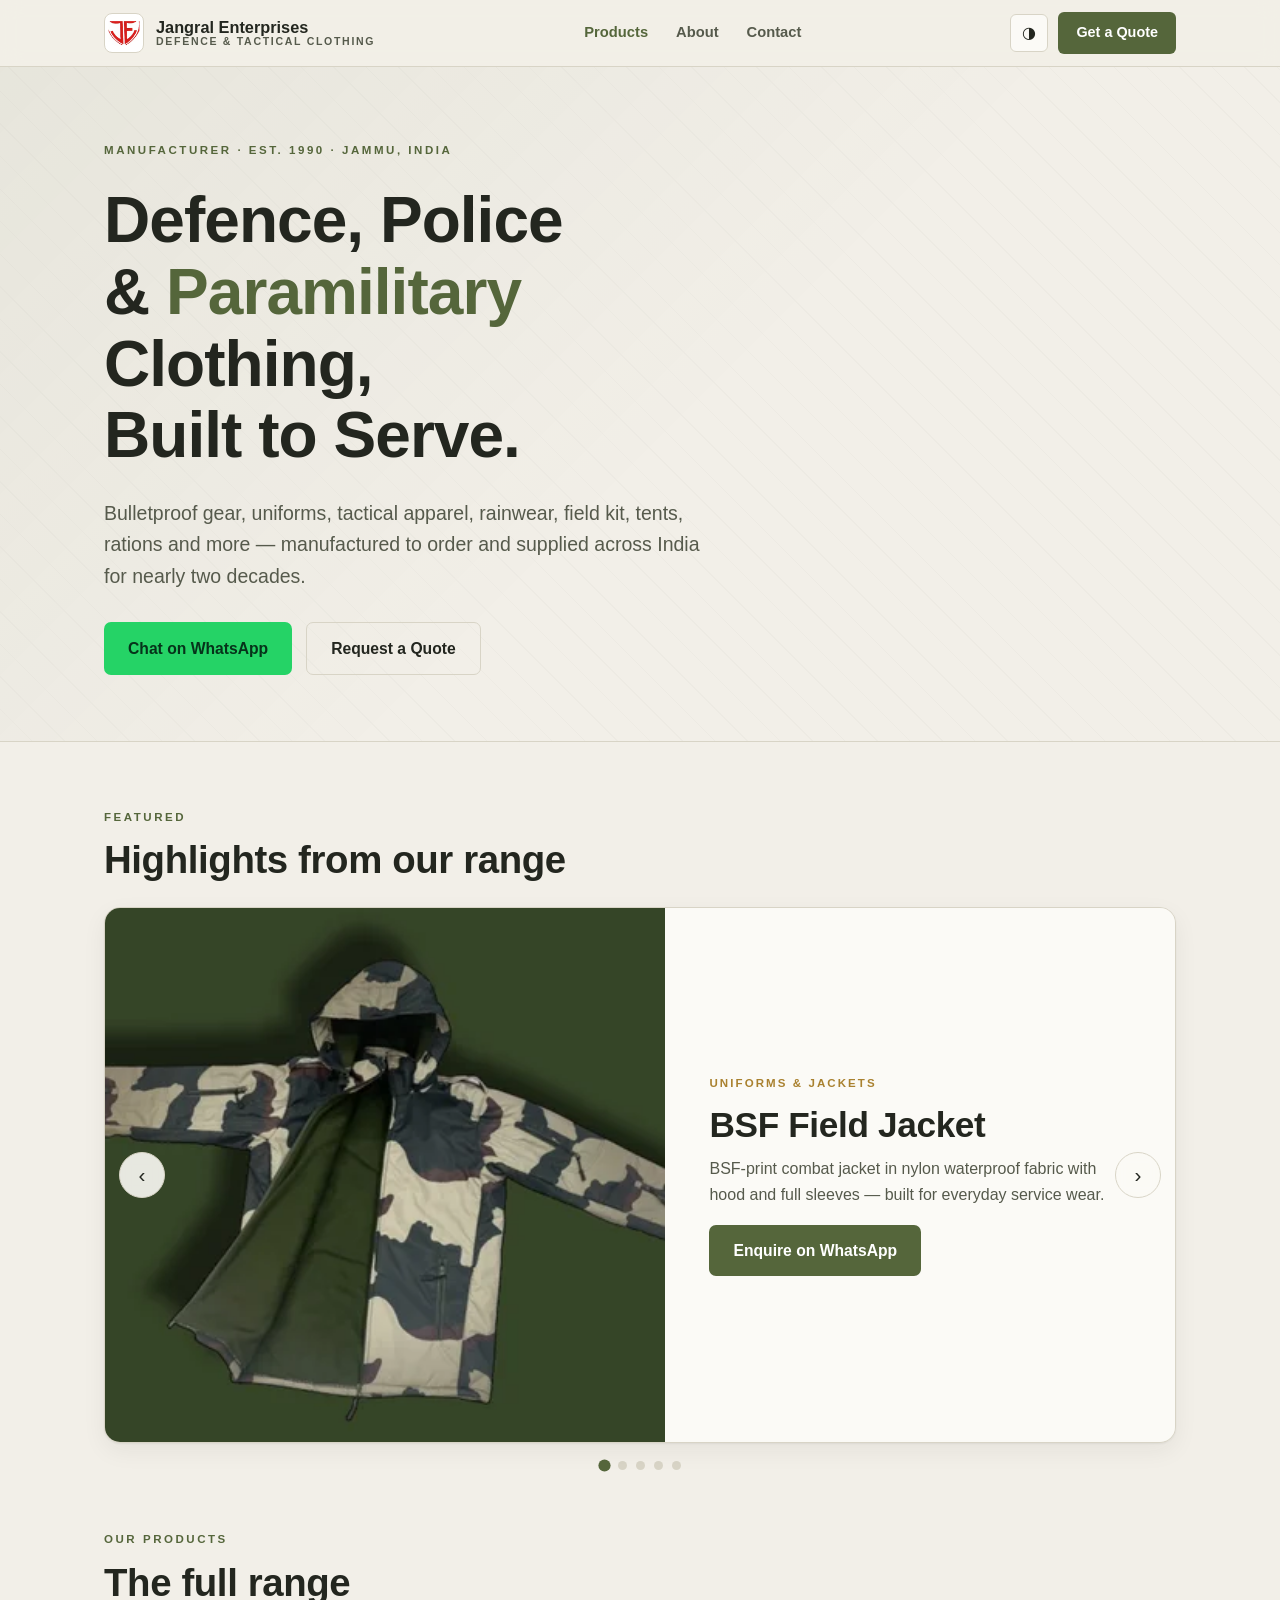
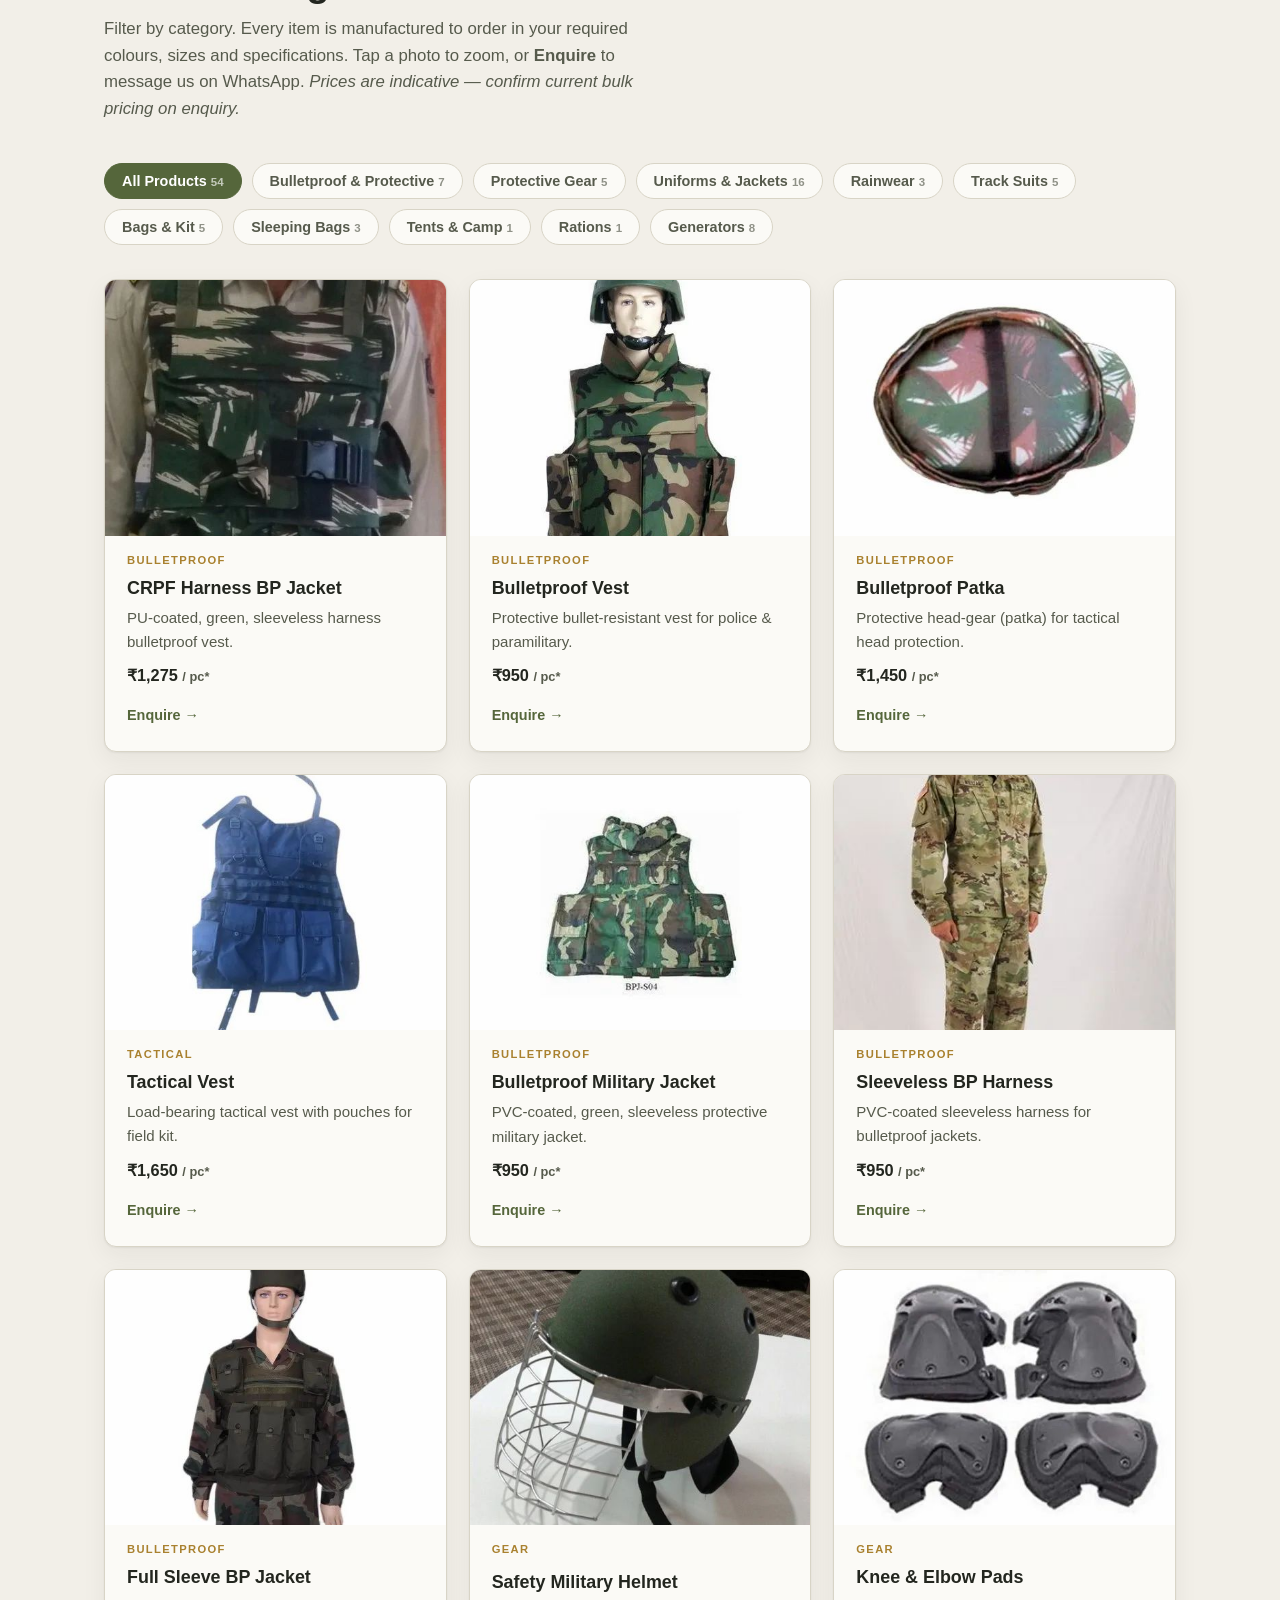
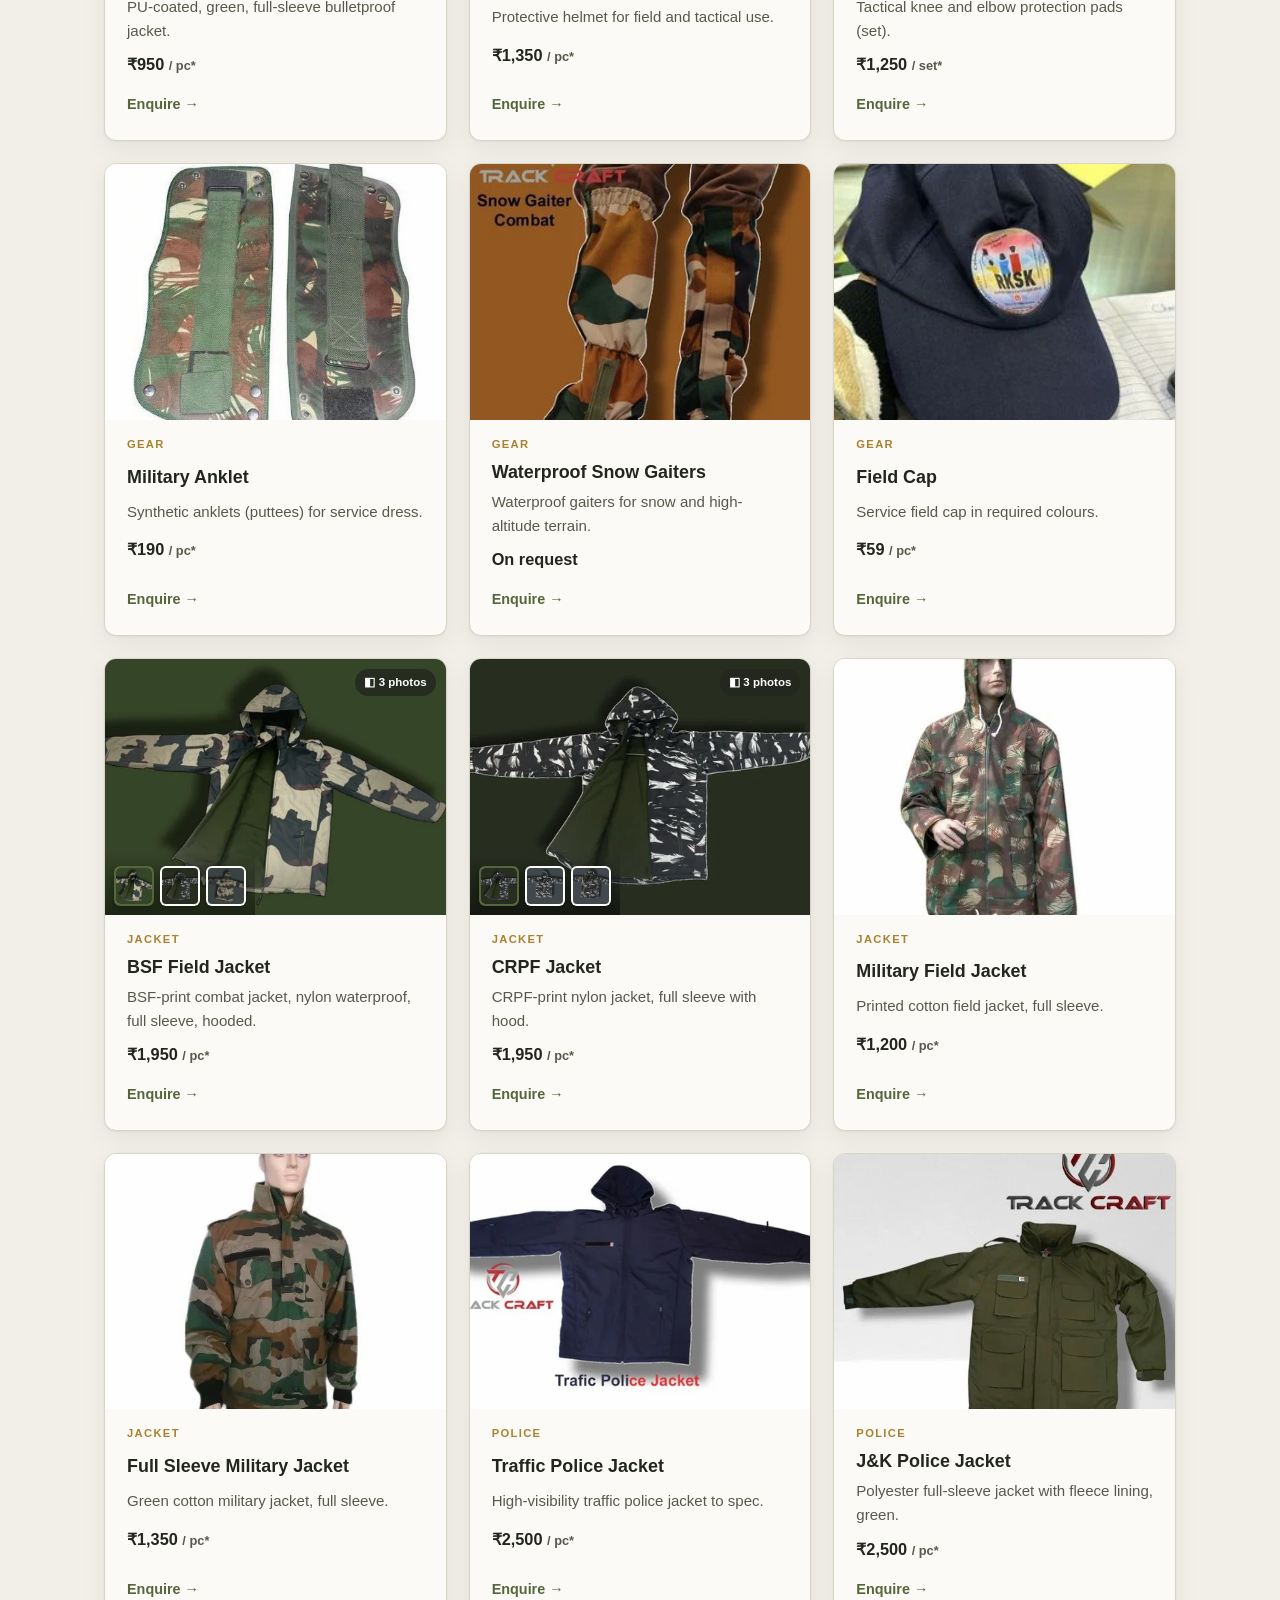
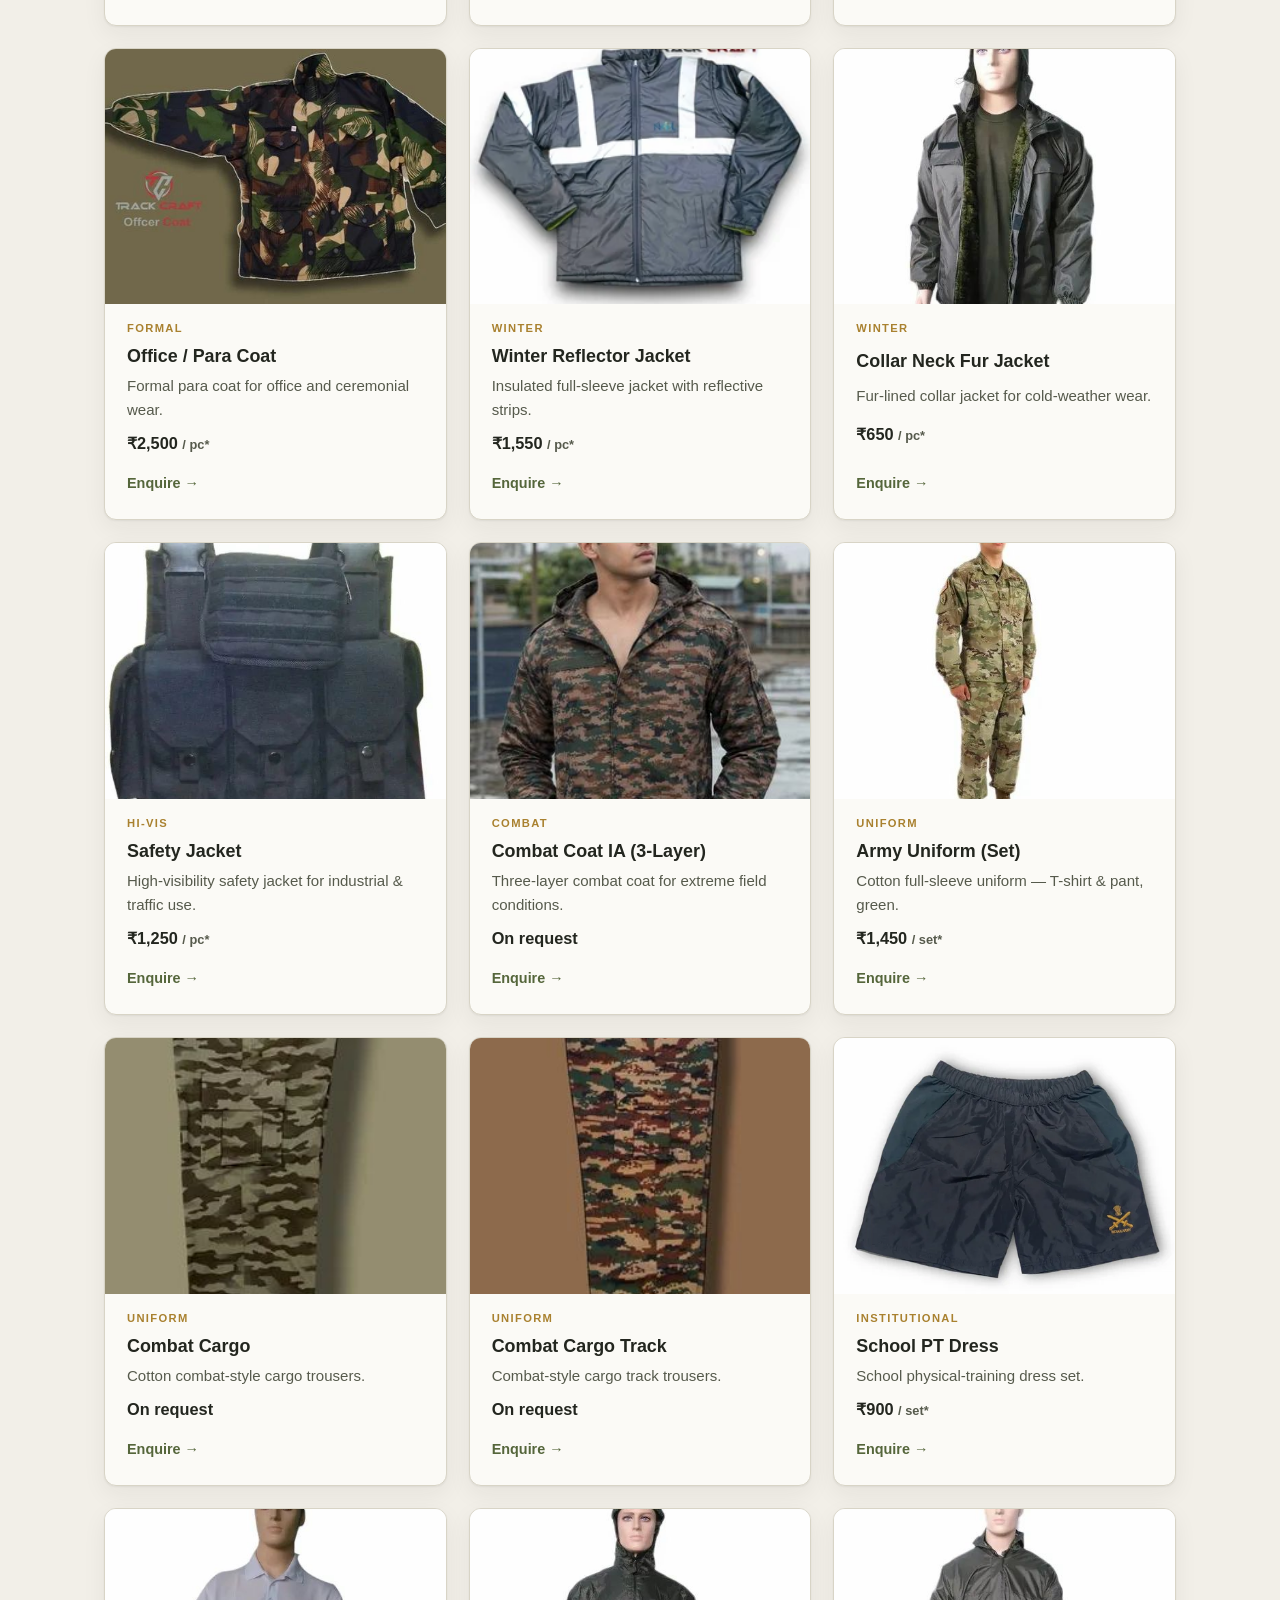
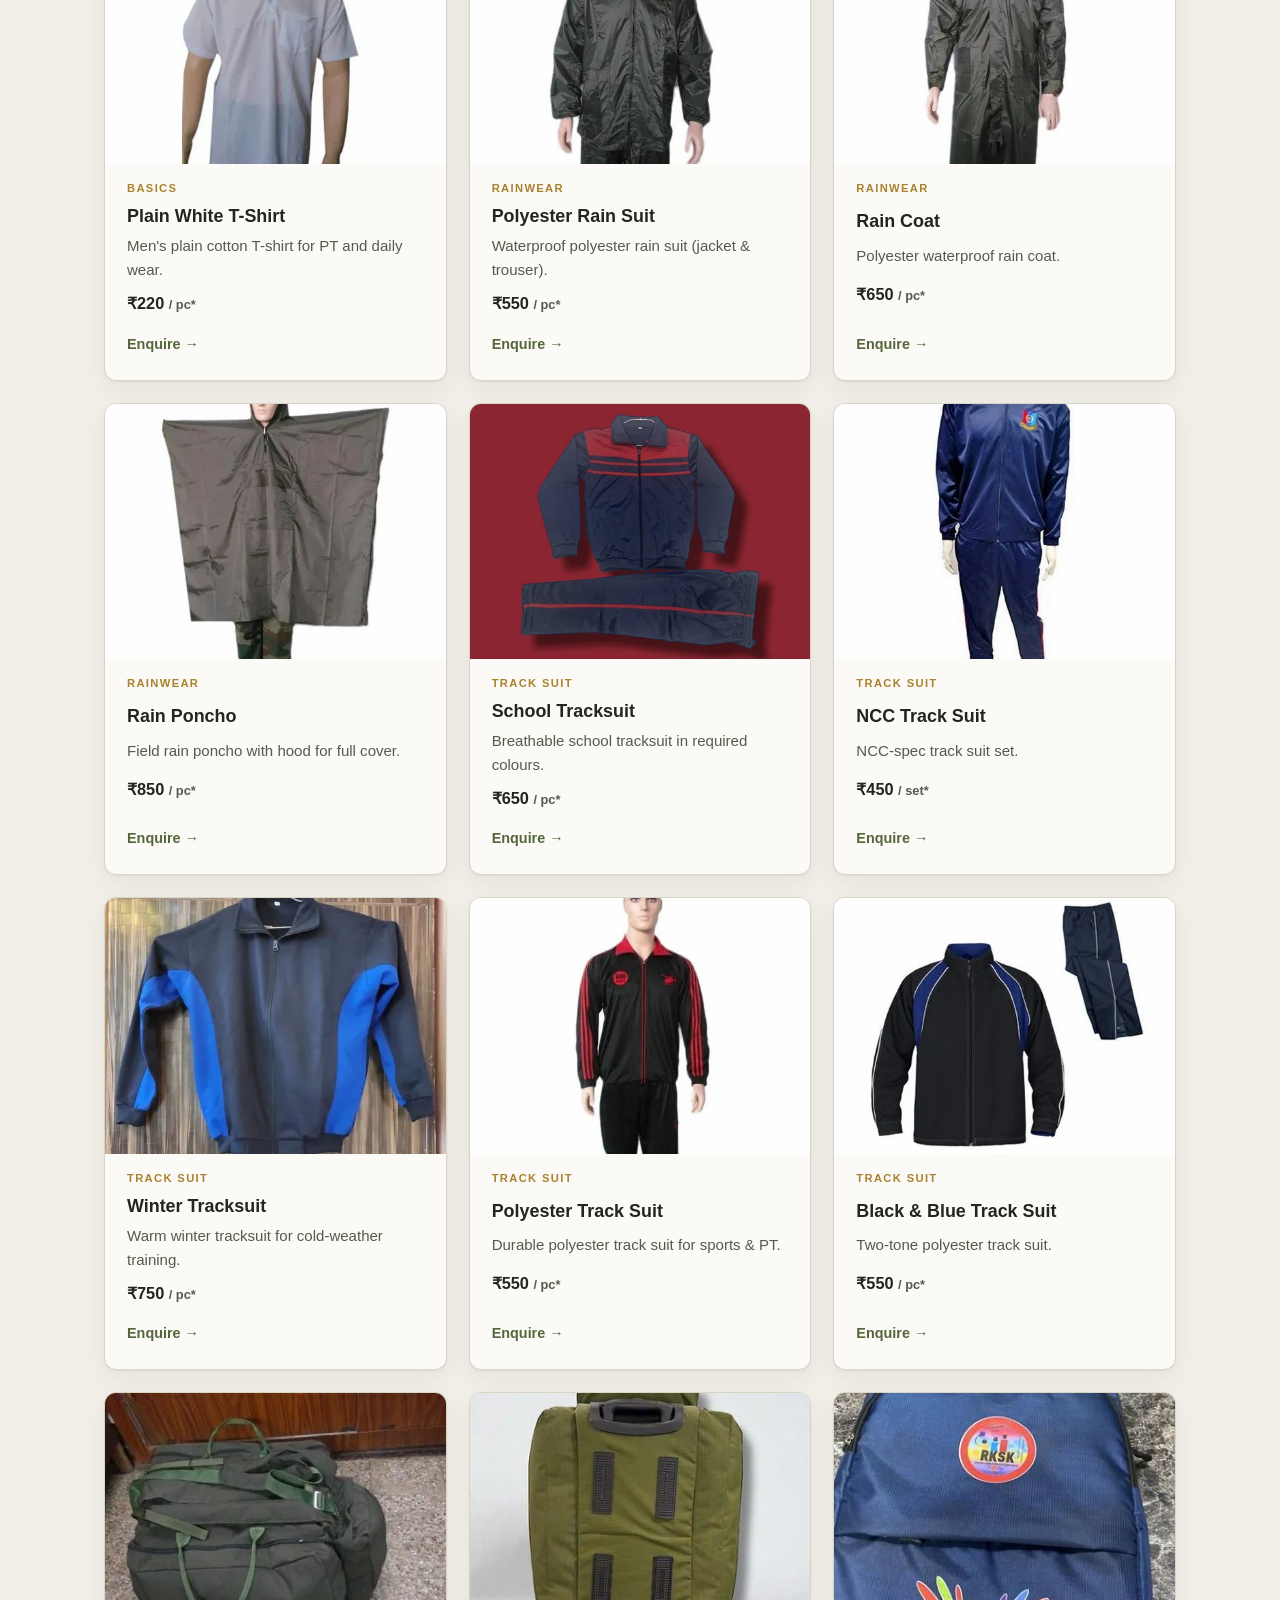
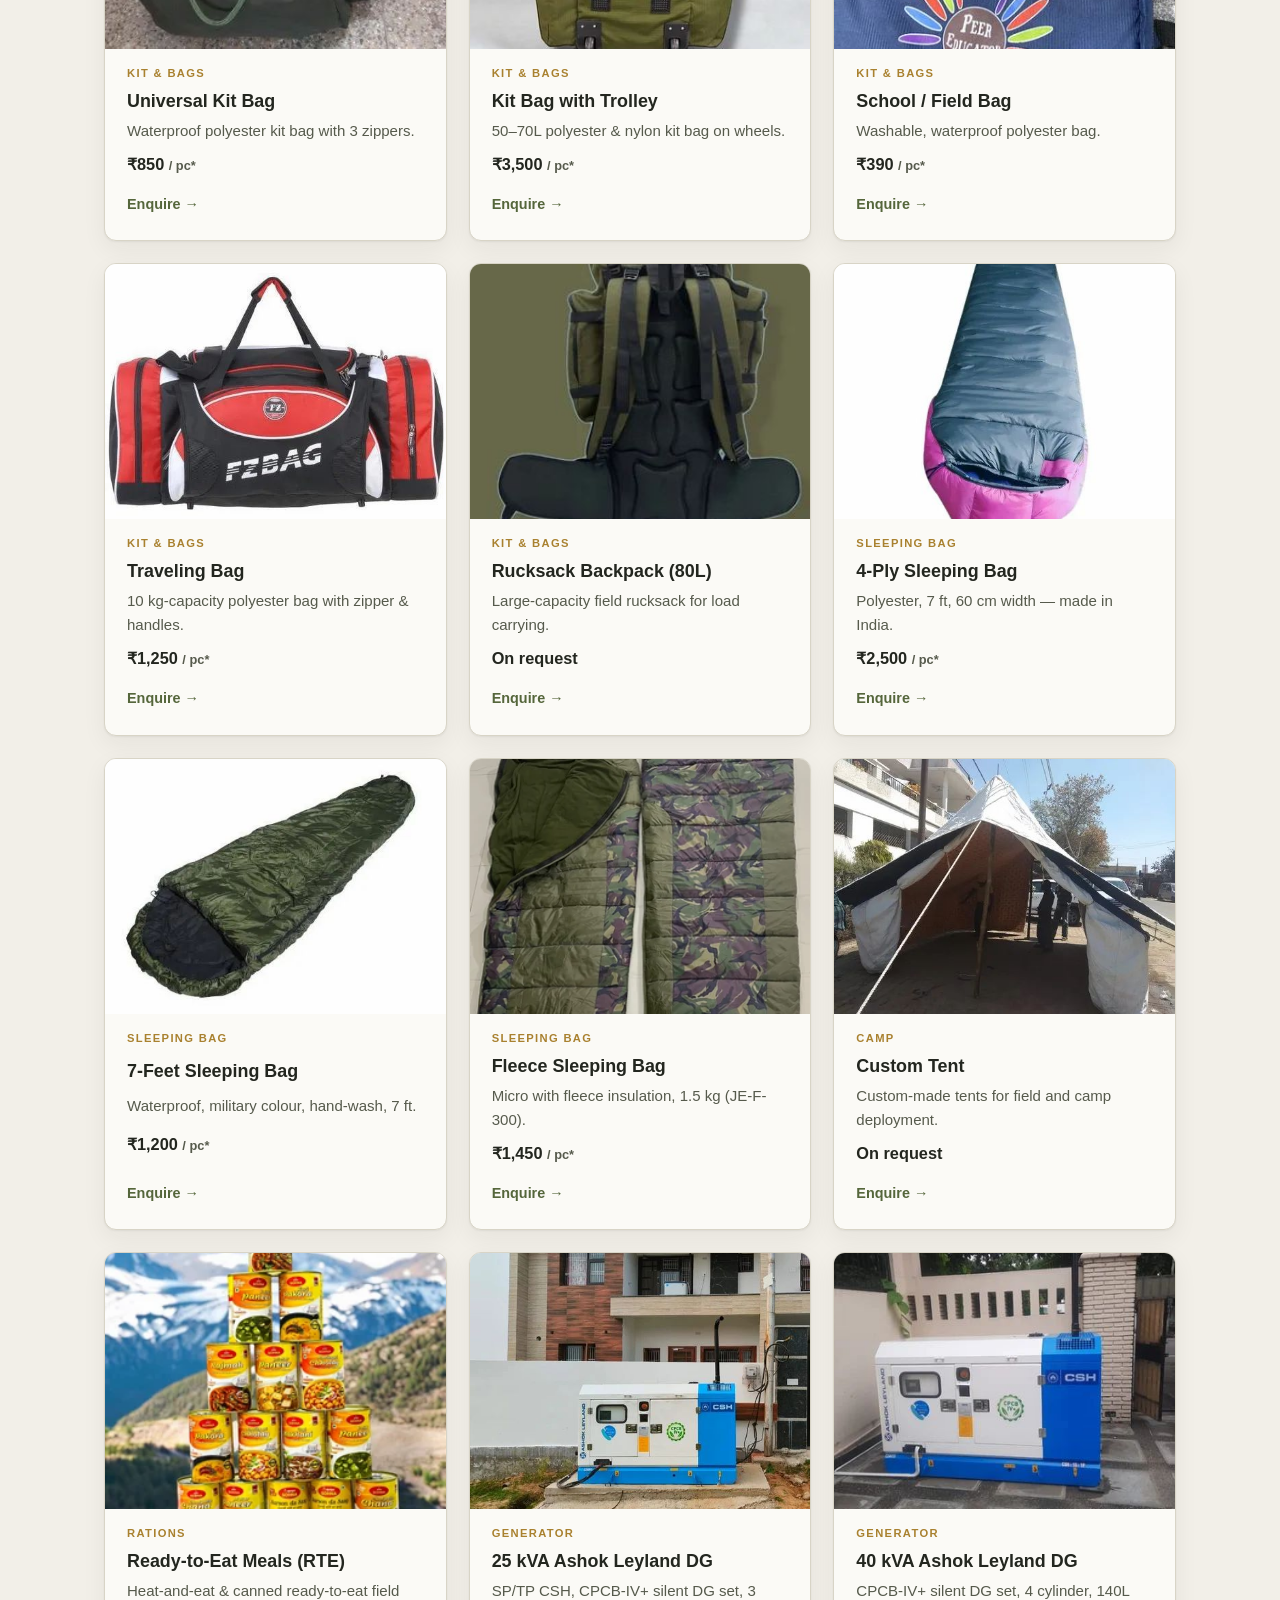
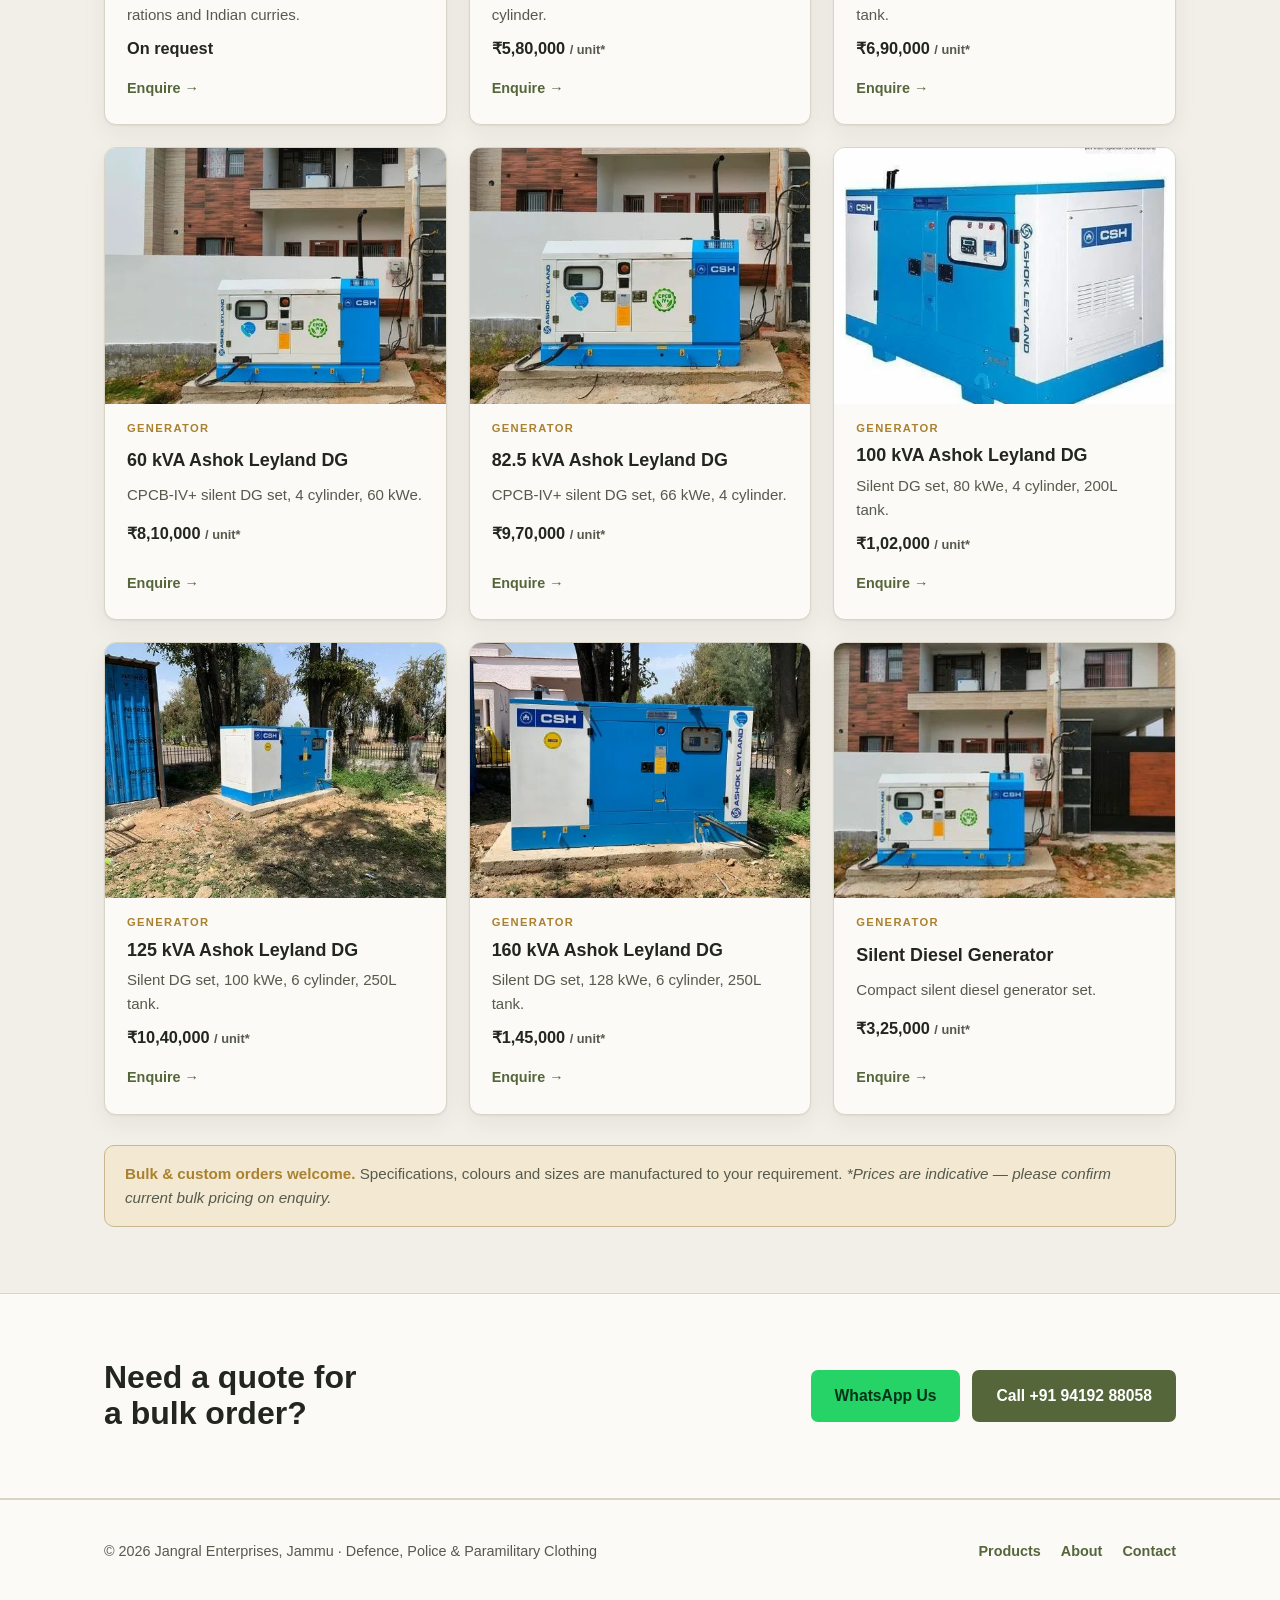
==== index.html @ c4551d59 "Set founding year to 1990 (per official IndiaMART profile) Co-Authored-By: Claude Opus 4.8 (1M conte" ====
<!DOCTYPE html>
<html lang="en">
<head>
<meta charset="UTF-8" />
<meta name="viewport" content="width=device-width, initial-scale=1.0" />
<title>Jangral Enterprises — Defence, Police & Paramilitary Clothing Manufacturer</title>
<meta name="description" content="Jangral Enterprises, Jammu — manufacturer of defence, police, paramilitary & ordnance clothing since 1990. Bulletproof gear, uniforms, tactical apparel, rainwear, kit bags, sleeping bags, tents, rations & generators." />
<link rel="stylesheet" href="style.css" />
</head>
<body>

<header class="nav">
  <div class="wrap nav-inner">
    <a href="index.html" class="brand">
      <span class="mark"><img src="images/logo-mark.png" alt="Jangral Enterprises logo" /></span>
      <span class="name">Jangral Enterprises<span>Defence &amp; Tactical Clothing</span></span>
    </a>
    <nav class="nav-links">
      <a href="index.html" class="active">Products</a>
      <a href="about.html">About</a>
      <a href="contact.html">Contact</a>
    </nav>
    <div class="nav-right">
      <button class="theme-btn" id="themeBtn" aria-label="Toggle light/dark theme" title="Toggle theme">◑</button>
      <a href="contact.html" class="nav-cta">Get a Quote</a>
    </div>
  </div>
</header>

<main>

  <!-- HERO -->
  <section class="hero" style="padding:0;">
    <div class="hero-inner">
      <span class="eyebrow">Manufacturer · Est. 1990 · Jammu, India</span>
      <h1>Defence, Police &amp; <em>Paramilitary</em> Clothing, Built to Serve.</h1>
      <p class="lede">Bulletproof gear, uniforms, tactical apparel, rainwear, field kit, tents, rations and more — manufactured to order and supplied across India for nearly two decades.</p>
      <div class="hero-cta">
        <a class="btn btn-wa" href="https://wa.me/919419288058?text=Hello%20Jangral%20Enterprises%2C%20I%27d%20like%20to%20enquire%20about%20your%20products." target="_blank" rel="noopener">Chat on WhatsApp</a>
        <a class="btn btn-ghost" href="contact.html">Request a Quote</a>
      </div>
    </div>
  </section>

  <!-- FEATURED CAROUSEL -->
  <section style="padding-bottom:40px;">
    <div class="wrap">
      <div class="sec-head" style="margin-bottom:26px;">
        <span class="eyebrow">Featured</span>
        <h2>Highlights from our range</h2>
      </div>
      <div class="carousel" aria-roledescription="carousel">
        <div class="carousel-frame" id="carFrame">
          <div class="slide active">
            <div class="s-photo"><img src="images/jacket-bsf.png" alt="BSF camouflage field jacket" /></div>
            <div class="s-text">
              <span class="s-cat">Uniforms &amp; Jackets</span>
              <h3>BSF Field Jacket</h3>
              <p>BSF-print combat jacket in nylon waterproof fabric with hood and full sleeves — built for everyday service wear.</p>
              <a class="btn btn-primary" href="https://wa.me/919419288058?text=I%27d%20like%20a%20quote%20for%3A%20BSF%20Field%20Jacket" target="_blank" rel="noopener">Enquire on WhatsApp</a>
            </div>
          </div>
          <div class="slide">
            <div class="s-photo"><img src="images/crpf-harness-bp-jacket.jpg" alt="CRPF harness bulletproof jacket" /></div>
            <div class="s-text">
              <span class="s-cat">Bulletproof &amp; Protective</span>
              <h3>CRPF Harness BP Jacket</h3>
              <p>PU-coated protective harness jacket with reinforced construction — our core defence product line.</p>
              <a class="btn btn-primary" href="https://wa.me/919419288058?text=I%27d%20like%20a%20quote%20for%3A%20CRPF%20Harness%20BP%20Jacket" target="_blank" rel="noopener">Enquire on WhatsApp</a>
            </div>
          </div>
          <div class="slide">
            <div class="s-photo"><img src="images/helmet.jpg" alt="Safety military helmet" /></div>
            <div class="s-text">
              <span class="s-cat">Protective Gear</span>
              <h3>Safety Military Helmet</h3>
              <p>Protective military helmet for field and tactical use — part of our full protective-gear range.</p>
              <a class="btn btn-primary" href="https://wa.me/919419288058?text=I%27d%20like%20a%20quote%20for%3A%20Safety%20Military%20Helmet" target="_blank" rel="noopener">Enquire on WhatsApp</a>
            </div>
          </div>
          <div class="slide">
            <div class="s-photo"><img src="images/jacket-winter-reflector.png" alt="Winter reflector jacket" /></div>
            <div class="s-text">
              <span class="s-cat">Winter Wear</span>
              <h3>Winter Reflector Jacket</h3>
              <p>Insulated, full-sleeve winter jacket with reflective strips for cold-weather and industrial field use.</p>
              <a class="btn btn-primary" href="https://wa.me/919419288058?text=I%27d%20like%20a%20quote%20for%3A%20Winter%20Reflector%20Jacket" target="_blank" rel="noopener">Enquire on WhatsApp</a>
            </div>
          </div>
          <div class="slide">
            <div class="s-photo"><img src="images/sleeping-bag-4ply.jpg" alt="4 ply sleeping bag" /></div>
            <div class="s-text">
              <span class="s-cat">Sleeping Bags</span>
              <h3>4-Ply Sleeping Bag</h3>
              <p>Heavy-duty 7-foot sleeping bag for field and cold-weather deployment, made in India.</p>
              <a class="btn btn-primary" href="https://wa.me/919419288058?text=I%27d%20like%20a%20quote%20for%3A%204%20Ply%20Sleeping%20Bag" target="_blank" rel="noopener">Enquire on WhatsApp</a>
            </div>
          </div>
          <button class="car-btn prev" id="carPrev" aria-label="Previous slide">‹</button>
          <button class="car-btn next" id="carNext" aria-label="Next slide">›</button>
        </div>
        <div class="car-dots" id="carDots"></div>
      </div>
    </div>
  </section>

  <!-- ALL PRODUCTS + FILTERS -->
  <section id="products" style="padding-top:20px;">
    <div class="wrap">
      <div class="sec-head">
        <span class="eyebrow">Our Products</span>
        <h2>The full range</h2>
        <p>Filter by category. Every item is manufactured to order in your required colours, sizes and specifications. Tap a photo to zoom, or <strong>Enquire</strong> to message us on WhatsApp. <em>Prices are indicative — confirm current bulk pricing on enquiry.</em></p>
      </div>

      <div class="filter-bar" id="filterBar" role="tablist" aria-label="Product categories">
        <button class="filter-btn active" data-filter="all">All Products</button>
        <button class="filter-btn" data-filter="prot">Bulletproof &amp; Protective</button>
        <button class="filter-btn" data-filter="gear">Protective Gear</button>
        <button class="filter-btn" data-filter="jackets">Uniforms &amp; Jackets</button>
        <button class="filter-btn" data-filter="rain">Rainwear</button>
        <button class="filter-btn" data-filter="track">Track Suits</button>
        <button class="filter-btn" data-filter="bags">Bags &amp; Kit</button>
        <button class="filter-btn" data-filter="sleep">Sleeping Bags</button>
        <button class="filter-btn" data-filter="camp">Tents &amp; Camp</button>
        <button class="filter-btn" data-filter="food">Rations</button>
        <button class="filter-btn" data-filter="power">Generators</button>
      </div>

      <div class="prod-grid" id="prodGrid">

        <!-- ===== BULLETPROOF & PROTECTIVE ===== -->
        <article class="pcard" data-cat="prot">
          <div class="photo"><img src="images/crpf-harness-bp-jacket.jpg" alt="CRPF harness bulletproof jacket" loading="lazy" /></div>
          <div class="body"><span class="cat">Bulletproof</span><h3>CRPF Harness BP Jacket</h3><p>PU-coated, green, sleeveless harness bulletproof vest.</p><div class="price">₹1,275 <span>/ pc*</span></div><a class="enquire" href="https://wa.me/919419288058?text=Quote%3A%20CRPF%20Harness%20BP%20Jacket" target="_blank" rel="noopener">Enquire →</a></div>
        </article>
        <article class="pcard" data-cat="prot">
          <div class="photo"><img src="images/bp-vests.jpg" alt="Bulletproof vest" loading="lazy" /></div>
          <div class="body"><span class="cat">Bulletproof</span><h3>Bulletproof Vest</h3><p>Protective bullet-resistant vest for police &amp; paramilitary.</p><div class="price">₹950 <span>/ pc*</span></div><a class="enquire" href="https://wa.me/919419288058?text=Quote%3A%20Bulletproof%20Vest" target="_blank" rel="noopener">Enquire →</a></div>
        </article>
        <article class="pcard" data-cat="prot">
          <div class="photo"><img src="images/bp-patka.jpg" alt="Bulletproof patka head protection" loading="lazy" /></div>
          <div class="body"><span class="cat">Bulletproof</span><h3>Bulletproof Patka</h3><p>Protective head-gear (patka) for tactical head protection.</p><div class="price">₹1,450 <span>/ pc*</span></div><a class="enquire" href="https://wa.me/919419288058?text=Quote%3A%20Bulletproof%20Patka" target="_blank" rel="noopener">Enquire →</a></div>
        </article>
        <article class="pcard" data-cat="prot">
          <div class="photo"><img src="images/tactical-vest.jpg" alt="Tactical vest" loading="lazy" /></div>
          <div class="body"><span class="cat">Tactical</span><h3>Tactical Vest</h3><p>Load-bearing tactical vest with pouches for field kit.</p><div class="price">₹1,650 <span>/ pc*</span></div><a class="enquire" href="https://wa.me/919419288058?text=Quote%3A%20Tactical%20Vest" target="_blank" rel="noopener">Enquire →</a></div>
        </article>
        <article class="pcard" data-cat="prot">
          <div class="photo"><img src="images/bulletproof-military-jacket.jpg" alt="Bulletproof military jacket" loading="lazy" /></div>
          <div class="body"><span class="cat">Bulletproof</span><h3>Bulletproof Military Jacket</h3><p>PVC-coated, green, sleeveless protective military jacket.</p><div class="price">₹950 <span>/ pc*</span></div><a class="enquire" href="https://wa.me/919419288058?text=Quote%3A%20Bulletproof%20Military%20Jacket" target="_blank" rel="noopener">Enquire →</a></div>
        </article>
        <article class="pcard" data-cat="prot">
          <div class="photo"><img src="images/sleeveless-bp-harness.jpg" alt="Sleeveless harness bulletproof jacket" loading="lazy" /></div>
          <div class="body"><span class="cat">Bulletproof</span><h3>Sleeveless BP Harness</h3><p>PVC-coated sleeveless harness for bulletproof jackets.</p><div class="price">₹950 <span>/ pc*</span></div><a class="enquire" href="https://wa.me/919419288058?text=Quote%3A%20Sleeveless%20BP%20Harness" target="_blank" rel="noopener">Enquire →</a></div>
        </article>
        <article class="pcard" data-cat="prot">
          <div class="photo"><img src="images/full-sleeve-bp-jacket.jpg" alt="Full sleeve bulletproof jacket" loading="lazy" /></div>
          <div class="body"><span class="cat">Bulletproof</span><h3>Full Sleeve BP Jacket</h3><p>PU-coated, green, full-sleeve bulletproof jacket.</p><div class="price">₹950 <span>/ pc*</span></div><a class="enquire" href="https://wa.me/919419288058?text=Quote%3A%20Full%20Sleeve%20BP%20Jacket" target="_blank" rel="noopener">Enquire →</a></div>
        </article>

        <!-- ===== PROTECTIVE GEAR ===== -->
        <article class="pcard" data-cat="gear">
          <div class="photo"><img src="images/helmet.jpg" alt="Safety military helmet" loading="lazy" /></div>
          <div class="body"><span class="cat">Gear</span><h3>Safety Military Helmet</h3><p>Protective helmet for field and tactical use.</p><div class="price">₹1,350 <span>/ pc*</span></div><a class="enquire" href="https://wa.me/919419288058?text=Quote%3A%20Safety%20Military%20Helmet" target="_blank" rel="noopener">Enquire →</a></div>
        </article>
        <article class="pcard" data-cat="gear">
          <div class="photo"><img src="images/knee-elbow-pads.jpg" alt="Military tactical knee and elbow pads" loading="lazy" /></div>
          <div class="body"><span class="cat">Gear</span><h3>Knee &amp; Elbow Pads</h3><p>Tactical knee and elbow protection pads (set).</p><div class="price">₹1,250 <span>/ set*</span></div><a class="enquire" href="https://wa.me/919419288058?text=Quote%3A%20Knee%20and%20Elbow%20Pads" target="_blank" rel="noopener">Enquire →</a></div>
        </article>
        <article class="pcard" data-cat="gear">
          <div class="photo"><img src="images/anklet.jpg" alt="Military synthetic anklet" loading="lazy" /></div>
          <div class="body"><span class="cat">Gear</span><h3>Military Anklet</h3><p>Synthetic anklets (puttees) for service dress.</p><div class="price">₹190 <span>/ pc*</span></div><a class="enquire" href="https://wa.me/919419288058?text=Quote%3A%20Military%20Anklet" target="_blank" rel="noopener">Enquire →</a></div>
        </article>
        <article class="pcard" data-cat="gear">
          <div class="photo"><img src="images/snow-gaiters.jpg" alt="Waterproof snow gaiters" loading="lazy" /></div>
          <div class="body"><span class="cat">Gear</span><h3>Waterproof Snow Gaiters</h3><p>Waterproof gaiters for snow and high-altitude terrain.</p><div class="price">On request</div><a class="enquire" href="https://wa.me/919419288058?text=Quote%3A%20Snow%20Gaiters" target="_blank" rel="noopener">Enquire →</a></div>
        </article>
        <article class="pcard" data-cat="gear">
          <div class="photo"><img src="images/cap-rksk.jpg" alt="Field cap" loading="lazy" /></div>
          <div class="body"><span class="cat">Gear</span><h3>Field Cap</h3><p>Service field cap in required colours.</p><div class="price">₹59 <span>/ pc*</span></div><a class="enquire" href="https://wa.me/919419288058?text=Quote%3A%20Field%20Cap" target="_blank" rel="noopener">Enquire →</a></div>
        </article>

        <!-- ===== UNIFORMS & JACKETS ===== -->
        <article class="pcard" data-cat="jackets">
          <div class="photo">
            <span class="photo-badge">◧ 3 photos</span>
            <img src="images/jacket-bsf.png" alt="BSF field jacket" loading="lazy" />
            <div class="thumbs">
              <button class="thumb active" aria-label="View photo 1"><img src="images/jacket-bsf.png" alt="BSF jacket front" /></button>
              <button class="thumb" aria-label="View photo 2"><img src="images/jacket-bsf-2.png" alt="BSF jacket open lining" /></button>
              <button class="thumb" aria-label="View photo 3"><img src="images/jacket-bsf-3.png" alt="BSF jacket detail" /></button>
            </div>
          </div>
          <div class="body"><span class="cat">Jacket</span><h3>BSF Field Jacket</h3><p>BSF-print combat jacket, nylon waterproof, full sleeve, hooded.</p><div class="price">₹1,950 <span>/ pc*</span></div><a class="enquire" href="https://wa.me/919419288058?text=Quote%3A%20BSF%20Field%20Jacket" target="_blank" rel="noopener">Enquire →</a></div>
        </article>
        <article class="pcard" data-cat="jackets">
          <div class="photo">
            <span class="photo-badge">◧ 3 photos</span>
            <img src="images/jacket-crpf.png" alt="CRPF jacket" loading="lazy" />
            <div class="thumbs">
              <button class="thumb active" aria-label="View photo 1"><img src="images/jacket-crpf.png" alt="CRPF jacket front" /></button>
              <button class="thumb" aria-label="View photo 2"><img src="images/jacket-crpf-2.png" alt="CRPF jacket back" /></button>
              <button class="thumb" aria-label="View photo 3"><img src="images/jacket-crpf-3.png" alt="CRPF jacket detail" /></button>
            </div>
          </div>
          <div class="body"><span class="cat">Jacket</span><h3>CRPF Jacket</h3><p>CRPF-print nylon jacket, full sleeve with hood.</p><div class="price">₹1,950 <span>/ pc*</span></div><a class="enquire" href="https://wa.me/919419288058?text=Quote%3A%20CRPF%20Jacket" target="_blank" rel="noopener">Enquire →</a></div>
        </article>
        <article class="pcard" data-cat="jackets">
          <div class="photo"><img src="images/military-field-jacket.jpg" alt="Military field jacket" loading="lazy" /></div>
          <div class="body"><span class="cat">Jacket</span><h3>Military Field Jacket</h3><p>Printed cotton field jacket, full sleeve.</p><div class="price">₹1,200 <span>/ pc*</span></div><a class="enquire" href="https://wa.me/919419288058?text=Quote%3A%20Military%20Field%20Jacket" target="_blank" rel="noopener">Enquire →</a></div>
        </article>
        <article class="pcard" data-cat="jackets">
          <div class="photo"><img src="images/full-sleeve-military-jacket.jpg" alt="Full sleeve military jacket" loading="lazy" /></div>
          <div class="body"><span class="cat">Jacket</span><h3>Full Sleeve Military Jacket</h3><p>Green cotton military jacket, full sleeve.</p><div class="price">₹1,350 <span>/ pc*</span></div><a class="enquire" href="https://wa.me/919419288058?text=Quote%3A%20Full%20Sleeve%20Military%20Jacket" target="_blank" rel="noopener">Enquire →</a></div>
        </article>
        <article class="pcard" data-cat="jackets">
          <div class="photo"><img src="images/jacket-traffic-police.png" alt="Traffic police jacket" loading="lazy" /></div>
          <div class="body"><span class="cat">Police</span><h3>Traffic Police Jacket</h3><p>High-visibility traffic police jacket to spec.</p><div class="price">₹2,500 <span>/ pc*</span></div><a class="enquire" href="https://wa.me/919419288058?text=Quote%3A%20Traffic%20Police%20Jacket" target="_blank" rel="noopener">Enquire →</a></div>
        </article>
        <article class="pcard" data-cat="jackets">
          <div class="photo"><img src="images/jk-police-jacket.jpeg" alt="J&K police jacket" loading="lazy" /></div>
          <div class="body"><span class="cat">Police</span><h3>J&amp;K Police Jacket</h3><p>Polyester full-sleeve jacket with fleece lining, green.</p><div class="price">₹2,500 <span>/ pc*</span></div><a class="enquire" href="https://wa.me/919419288058?text=Quote%3A%20J%26K%20Police%20Jacket" target="_blank" rel="noopener">Enquire →</a></div>
        </article>
        <article class="pcard" data-cat="jackets">
          <div class="photo"><img src="images/office-coat.jpg" alt="Office para coat" loading="lazy" /></div>
          <div class="body"><span class="cat">Formal</span><h3>Office / Para Coat</h3><p>Formal para coat for office and ceremonial wear.</p><div class="price">₹2,500 <span>/ pc*</span></div><a class="enquire" href="https://wa.me/919419288058?text=Quote%3A%20Office%20Coat" target="_blank" rel="noopener">Enquire →</a></div>
        </article>
        <article class="pcard" data-cat="jackets">
          <div class="photo"><img src="images/jacket-winter-reflector.png" alt="Winter reflector jacket" loading="lazy" /></div>
          <div class="body"><span class="cat">Winter</span><h3>Winter Reflector Jacket</h3><p>Insulated full-sleeve jacket with reflective strips.</p><div class="price">₹1,550 <span>/ pc*</span></div><a class="enquire" href="https://wa.me/919419288058?text=Quote%3A%20Winter%20Reflector%20Jacket" target="_blank" rel="noopener">Enquire →</a></div>
        </article>
        <article class="pcard" data-cat="jackets">
          <div class="photo"><img src="images/fur-jacket.jpg" alt="Collar neck fur jacket" loading="lazy" /></div>
          <div class="body"><span class="cat">Winter</span><h3>Collar Neck Fur Jacket</h3><p>Fur-lined collar jacket for cold-weather wear.</p><div class="price">₹650 <span>/ pc*</span></div><a class="enquire" href="https://wa.me/919419288058?text=Quote%3A%20Collar%20Neck%20Fur%20Jacket" target="_blank" rel="noopener">Enquire →</a></div>
        </article>
        <article class="pcard" data-cat="jackets">
          <div class="photo"><img src="images/safety-jacket.jpg" alt="High visibility safety jacket" loading="lazy" /></div>
          <div class="body"><span class="cat">Hi-Vis</span><h3>Safety Jacket</h3><p>High-visibility safety jacket for industrial &amp; traffic use.</p><div class="price">₹1,250 <span>/ pc*</span></div><a class="enquire" href="https://wa.me/919419288058?text=Quote%3A%20Safety%20Jacket" target="_blank" rel="noopener">Enquire →</a></div>
        </article>
        <article class="pcard" data-cat="jackets">
          <div class="photo"><img src="images/coat-combat-ia.jpeg" alt="Combat coat IA 3 layer" loading="lazy" /></div>
          <div class="body"><span class="cat">Combat</span><h3>Combat Coat IA (3-Layer)</h3><p>Three-layer combat coat for extreme field conditions.</p><div class="price">On request</div><a class="enquire" href="https://wa.me/919419288058?text=Quote%3A%20Combat%20Coat%20IA%203%20Layer" target="_blank" rel="noopener">Enquire →</a></div>
        </article>
        <article class="pcard" data-cat="jackets">
          <div class="photo"><img src="images/army-uniform.jpg" alt="Army uniform set" loading="lazy" /></div>
          <div class="body"><span class="cat">Uniform</span><h3>Army Uniform (Set)</h3><p>Cotton full-sleeve uniform — T-shirt &amp; pant, green.</p><div class="price">₹1,450 <span>/ set*</span></div><a class="enquire" href="https://wa.me/919419288058?text=Quote%3A%20Army%20Uniform%20Set" target="_blank" rel="noopener">Enquire →</a></div>
        </article>
        <article class="pcard" data-cat="jackets">
          <div class="photo"><img src="images/combat-cargo.jpg" alt="Combat cargo trousers" loading="lazy" /></div>
          <div class="body"><span class="cat">Uniform</span><h3>Combat Cargo</h3><p>Cotton combat-style cargo trousers.</p><div class="price">On request</div><a class="enquire" href="https://wa.me/919419288058?text=Quote%3A%20Combat%20Cargo" target="_blank" rel="noopener">Enquire →</a></div>
        </article>
        <article class="pcard" data-cat="jackets">
          <div class="photo"><img src="images/track-craft-combat-cargo.jpg" alt="Combat cargo track" loading="lazy" /></div>
          <div class="body"><span class="cat">Uniform</span><h3>Combat Cargo Track</h3><p>Combat-style cargo track trousers.</p><div class="price">On request</div><a class="enquire" href="https://wa.me/919419288058?text=Quote%3A%20Combat%20Cargo%20Track" target="_blank" rel="noopener">Enquire →</a></div>
        </article>
        <article class="pcard" data-cat="jackets">
          <div class="photo"><img src="images/school-pt-dress.png" alt="School PT dress" loading="lazy" /></div>
          <div class="body"><span class="cat">Institutional</span><h3>School PT Dress</h3><p>School physical-training dress set.</p><div class="price">₹900 <span>/ set*</span></div><a class="enquire" href="https://wa.me/919419288058?text=Quote%3A%20School%20PT%20Dress" target="_blank" rel="noopener">Enquire →</a></div>
        </article>
        <article class="pcard" data-cat="jackets">
          <div class="photo"><img src="images/plain-tshirt.jpg" alt="Plain white t-shirt" loading="lazy" /></div>
          <div class="body"><span class="cat">Basics</span><h3>Plain White T-Shirt</h3><p>Men's plain cotton T-shirt for PT and daily wear.</p><div class="price">₹220 <span>/ pc*</span></div><a class="enquire" href="https://wa.me/919419288058?text=Quote%3A%20Plain%20White%20T-Shirt" target="_blank" rel="noopener">Enquire →</a></div>
        </article>

        <!-- ===== RAINWEAR ===== -->
        <article class="pcard" data-cat="rain">
          <div class="photo"><img src="images/rain-suit.jpg" alt="Polyester rain suit" loading="lazy" /></div>
          <div class="body"><span class="cat">Rainwear</span><h3>Polyester Rain Suit</h3><p>Waterproof polyester rain suit (jacket &amp; trouser).</p><div class="price">₹550 <span>/ pc*</span></div><a class="enquire" href="https://wa.me/919419288058?text=Quote%3A%20Polyester%20Rain%20Suit" target="_blank" rel="noopener">Enquire →</a></div>
        </article>
        <article class="pcard" data-cat="rain">
          <div class="photo"><img src="images/rain-coat.jpg" alt="Rain coat" loading="lazy" /></div>
          <div class="body"><span class="cat">Rainwear</span><h3>Rain Coat</h3><p>Polyester waterproof rain coat.</p><div class="price">₹650 <span>/ pc*</span></div><a class="enquire" href="https://wa.me/919419288058?text=Quote%3A%20Rain%20Coat" target="_blank" rel="noopener">Enquire →</a></div>
        </article>
        <article class="pcard" data-cat="rain">
          <div class="photo"><img src="images/rain-poncho.jpg" alt="Rain poncho" loading="lazy" /></div>
          <div class="body"><span class="cat">Rainwear</span><h3>Rain Poncho</h3><p>Field rain poncho with hood for full cover.</p><div class="price">₹850 <span>/ pc*</span></div><a class="enquire" href="https://wa.me/919419288058?text=Quote%3A%20Rain%20Poncho" target="_blank" rel="noopener">Enquire →</a></div>
        </article>

        <!-- ===== TRACK SUITS ===== -->
        <article class="pcard" data-cat="track">
          <div class="photo"><img src="images/tracksuit-school.png" alt="School tracksuit" loading="lazy" /></div>
          <div class="body"><span class="cat">Track Suit</span><h3>School Tracksuit</h3><p>Breathable school tracksuit in required colours.</p><div class="price">₹650 <span>/ pc*</span></div><a class="enquire" href="https://wa.me/919419288058?text=Quote%3A%20School%20Tracksuit" target="_blank" rel="noopener">Enquire →</a></div>
        </article>
        <article class="pcard" data-cat="track">
          <div class="photo"><img src="images/tracksuit-ncc.png" alt="NCC track suit" loading="lazy" /></div>
          <div class="body"><span class="cat">Track Suit</span><h3>NCC Track Suit</h3><p>NCC-spec track suit set.</p><div class="price">₹450 <span>/ set*</span></div><a class="enquire" href="https://wa.me/919419288058?text=Quote%3A%20NCC%20Track%20Suit" target="_blank" rel="noopener">Enquire →</a></div>
        </article>
        <article class="pcard" data-cat="track">
          <div class="photo"><img src="images/tracksuit-winter.jpg" alt="Winter tracksuit" loading="lazy" /></div>
          <div class="body"><span class="cat">Track Suit</span><h3>Winter Tracksuit</h3><p>Warm winter tracksuit for cold-weather training.</p><div class="price">₹750 <span>/ pc*</span></div><a class="enquire" href="https://wa.me/919419288058?text=Quote%3A%20Winter%20Tracksuit" target="_blank" rel="noopener">Enquire →</a></div>
        </article>
        <article class="pcard" data-cat="track">
          <div class="photo"><img src="images/poly-tracksuit.jpg" alt="Polyester track suit" loading="lazy" /></div>
          <div class="body"><span class="cat">Track Suit</span><h3>Polyester Track Suit</h3><p>Durable polyester track suit for sports &amp; PT.</p><div class="price">₹550 <span>/ pc*</span></div><a class="enquire" href="https://wa.me/919419288058?text=Quote%3A%20Polyester%20Track%20Suit" target="_blank" rel="noopener">Enquire →</a></div>
        </article>
        <article class="pcard" data-cat="track">
          <div class="photo"><img src="images/poly-tracksuit-2.jpg" alt="Black and blue polyester track suit" loading="lazy" /></div>
          <div class="body"><span class="cat">Track Suit</span><h3>Black &amp; Blue Track Suit</h3><p>Two-tone polyester track suit.</p><div class="price">₹550 <span>/ pc*</span></div><a class="enquire" href="https://wa.me/919419288058?text=Quote%3A%20Black%20and%20Blue%20Track%20Suit" target="_blank" rel="noopener">Enquire →</a></div>
        </article>

        <!-- ===== BAGS & KIT ===== -->
        <article class="pcard" data-cat="bags">
          <div class="photo"><img src="images/kit-bag.jpg" alt="Universal kit bag" loading="lazy" /></div>
          <div class="body"><span class="cat">Kit &amp; Bags</span><h3>Universal Kit Bag</h3><p>Waterproof polyester kit bag with 3 zippers.</p><div class="price">₹850 <span>/ pc*</span></div><a class="enquire" href="https://wa.me/919419288058?text=Quote%3A%20Universal%20Kit%20Bag" target="_blank" rel="noopener">Enquire →</a></div>
        </article>
        <article class="pcard" data-cat="bags">
          <div class="photo"><img src="images/kit-bag-trolley.jpeg" alt="Kit bag with trolley" loading="lazy" /></div>
          <div class="body"><span class="cat">Kit &amp; Bags</span><h3>Kit Bag with Trolley</h3><p>50–70L polyester &amp; nylon kit bag on wheels.</p><div class="price">₹3,500 <span>/ pc*</span></div><a class="enquire" href="https://wa.me/919419288058?text=Quote%3A%20Kit%20Bag%20with%20Trolley" target="_blank" rel="noopener">Enquire →</a></div>
        </article>
        <article class="pcard" data-cat="bags">
          <div class="photo"><img src="images/bag-rksk.jpg" alt="School / field bag" loading="lazy" /></div>
          <div class="body"><span class="cat">Kit &amp; Bags</span><h3>School / Field Bag</h3><p>Washable, waterproof polyester bag.</p><div class="price">₹390 <span>/ pc*</span></div><a class="enquire" href="https://wa.me/919419288058?text=Quote%3A%20School%20Field%20Bag" target="_blank" rel="noopener">Enquire →</a></div>
        </article>
        <article class="pcard" data-cat="bags">
          <div class="photo"><img src="images/traveling-bag.jpg" alt="Traveling bag" loading="lazy" /></div>
          <div class="body"><span class="cat">Kit &amp; Bags</span><h3>Traveling Bag</h3><p>10 kg-capacity polyester bag with zipper &amp; handles.</p><div class="price">₹1,250 <span>/ pc*</span></div><a class="enquire" href="https://wa.me/919419288058?text=Quote%3A%20Traveling%20Bag" target="_blank" rel="noopener">Enquire →</a></div>
        </article>
        <article class="pcard" data-cat="bags">
          <div class="photo"><img src="images/rucksack-backpack.jpg" alt="Rucksack backpack" loading="lazy" /></div>
          <div class="body"><span class="cat">Kit &amp; Bags</span><h3>Rucksack Backpack (80L)</h3><p>Large-capacity field rucksack for load carrying.</p><div class="price">On request</div><a class="enquire" href="https://wa.me/919419288058?text=Quote%3A%20Rucksack%20Backpack" target="_blank" rel="noopener">Enquire →</a></div>
        </article>

        <!-- ===== SLEEPING BAGS ===== -->
        <article class="pcard" data-cat="sleep">
          <div class="photo"><img src="images/sleeping-bag-4ply.jpg" alt="4 ply sleeping bag" loading="lazy" /></div>
          <div class="body"><span class="cat">Sleeping Bag</span><h3>4-Ply Sleeping Bag</h3><p>Polyester, 7 ft, 60 cm width — made in India.</p><div class="price">₹2,500 <span>/ pc*</span></div><a class="enquire" href="https://wa.me/919419288058?text=Quote%3A%204%20Ply%20Sleeping%20Bag" target="_blank" rel="noopener">Enquire →</a></div>
        </article>
        <article class="pcard" data-cat="sleep">
          <div class="photo"><img src="images/sleeping-bag-7ft.jpg" alt="7 feet sleeping bag" loading="lazy" /></div>
          <div class="body"><span class="cat">Sleeping Bag</span><h3>7-Feet Sleeping Bag</h3><p>Waterproof, military colour, hand-wash, 7 ft.</p><div class="price">₹1,200 <span>/ pc*</span></div><a class="enquire" href="https://wa.me/919419288058?text=Quote%3A%207%20Feet%20Sleeping%20Bag" target="_blank" rel="noopener">Enquire →</a></div>
        </article>
        <article class="pcard" data-cat="sleep">
          <div class="photo"><img src="images/sleeping-bag-fleece.png" alt="Fleece sleeping bag" loading="lazy" /></div>
          <div class="body"><span class="cat">Sleeping Bag</span><h3>Fleece Sleeping Bag</h3><p>Micro with fleece insulation, 1.5 kg (JE-F-300).</p><div class="price">₹1,450 <span>/ pc*</span></div><a class="enquire" href="https://wa.me/919419288058?text=Quote%3A%20Fleece%20Sleeping%20Bag" target="_blank" rel="noopener">Enquire →</a></div>
        </article>

        <!-- ===== TENTS & CAMP ===== -->
        <article class="pcard" data-cat="camp">
          <div class="photo"><img src="images/tent.jpg" alt="Custom military tent" loading="lazy" /></div>
          <div class="body"><span class="cat">Camp</span><h3>Custom Tent</h3><p>Custom-made tents for field and camp deployment.</p><div class="price">On request</div><a class="enquire" href="https://wa.me/919419288058?text=Quote%3A%20Custom%20Tent" target="_blank" rel="noopener">Enquire →</a></div>
        </article>

        <!-- ===== RATIONS / RTE FOOD ===== -->
        <article class="pcard" data-cat="food">
          <div class="photo"><img src="images/food-heat-eat.png" alt="Ready to eat meals" loading="lazy" /></div>
          <div class="body"><span class="cat">Rations</span><h3>Ready-to-Eat Meals (RTE)</h3><p>Heat-and-eat &amp; canned ready-to-eat field rations and Indian curries.</p><div class="price">On request</div><a class="enquire" href="https://wa.me/919419288058?text=Quote%3A%20Ready%20to%20Eat%20Meals" target="_blank" rel="noopener">Enquire →</a></div>
        </article>

        <!-- ===== GENERATORS ===== -->
        <article class="pcard" data-cat="power">
          <div class="photo"><img src="images/gen-25kva.jpg" alt="25 kVA generator" loading="lazy" /></div>
          <div class="body"><span class="cat">Generator</span><h3>25 kVA Ashok Leyland DG</h3><p>SP/TP CSH, CPCB-IV+ silent DG set, 3 cylinder.</p><div class="price">₹5,80,000 <span>/ unit*</span></div><a class="enquire" href="https://wa.me/919419288058?text=Quote%3A%2025%20kVA%20Generator" target="_blank" rel="noopener">Enquire →</a></div>
        </article>
        <article class="pcard" data-cat="power">
          <div class="photo"><img src="images/gen-40kva.jpg" alt="40 kVA generator" loading="lazy" /></div>
          <div class="body"><span class="cat">Generator</span><h3>40 kVA Ashok Leyland DG</h3><p>CPCB-IV+ silent DG set, 4 cylinder, 140L tank.</p><div class="price">₹6,90,000 <span>/ unit*</span></div><a class="enquire" href="https://wa.me/919419288058?text=Quote%3A%2040%20kVA%20Generator" target="_blank" rel="noopener">Enquire →</a></div>
        </article>
        <article class="pcard" data-cat="power">
          <div class="photo"><img src="images/gen-60kva.jpg" alt="60 kVA generator" loading="lazy" /></div>
          <div class="body"><span class="cat">Generator</span><h3>60 kVA Ashok Leyland DG</h3><p>CPCB-IV+ silent DG set, 4 cylinder, 60 kWe.</p><div class="price">₹8,10,000 <span>/ unit*</span></div><a class="enquire" href="https://wa.me/919419288058?text=Quote%3A%2060%20kVA%20Generator" target="_blank" rel="noopener">Enquire →</a></div>
        </article>
        <article class="pcard" data-cat="power">
          <div class="photo"><img src="images/gen-825kva.jpg" alt="82.5 kVA generator" loading="lazy" /></div>
          <div class="body"><span class="cat">Generator</span><h3>82.5 kVA Ashok Leyland DG</h3><p>CPCB-IV+ silent DG set, 66 kWe, 4 cylinder.</p><div class="price">₹9,70,000 <span>/ unit*</span></div><a class="enquire" href="https://wa.me/919419288058?text=Quote%3A%2082.5%20kVA%20Generator" target="_blank" rel="noopener">Enquire →</a></div>
        </article>
        <article class="pcard" data-cat="power">
          <div class="photo"><img src="images/gen-100kva.jpg" alt="100 kVA generator" loading="lazy" /></div>
          <div class="body"><span class="cat">Generator</span><h3>100 kVA Ashok Leyland DG</h3><p>Silent DG set, 80 kWe, 4 cylinder, 200L tank.</p><div class="price">₹1,02,000 <span>/ unit*</span></div><a class="enquire" href="https://wa.me/919419288058?text=Quote%3A%20100%20kVA%20Generator" target="_blank" rel="noopener">Enquire →</a></div>
        </article>
        <article class="pcard" data-cat="power">
          <div class="photo"><img src="images/gen-125kva.jpg" alt="125 kVA generator" loading="lazy" /></div>
          <div class="body"><span class="cat">Generator</span><h3>125 kVA Ashok Leyland DG</h3><p>Silent DG set, 100 kWe, 6 cylinder, 250L tank.</p><div class="price">₹10,40,000 <span>/ unit*</span></div><a class="enquire" href="https://wa.me/919419288058?text=Quote%3A%20125%20kVA%20Generator" target="_blank" rel="noopener">Enquire →</a></div>
        </article>
        <article class="pcard" data-cat="power">
          <div class="photo"><img src="images/gen-160kva.png" alt="160 kVA generator" loading="lazy" /></div>
          <div class="body"><span class="cat">Generator</span><h3>160 kVA Ashok Leyland DG</h3><p>Silent DG set, 128 kWe, 6 cylinder, 250L tank.</p><div class="price">₹1,45,000 <span>/ unit*</span></div><a class="enquire" href="https://wa.me/919419288058?text=Quote%3A%20160%20kVA%20Generator" target="_blank" rel="noopener">Enquire →</a></div>
        </article>
        <article class="pcard" data-cat="power">
          <div class="photo"><img src="images/gen-silent.jpg" alt="Silent diesel generator" loading="lazy" /></div>
          <div class="body"><span class="cat">Generator</span><h3>Silent Diesel Generator</h3><p>Compact silent diesel generator set.</p><div class="price">₹3,25,000 <span>/ unit*</span></div><a class="enquire" href="https://wa.me/919419288058?text=Quote%3A%20Silent%20Diesel%20Generator" target="_blank" rel="noopener">Enquire →</a></div>
        </article>

      </div>
      <p class="filter-empty" id="filterEmpty">No products in this category yet.</p>

      <p class="prod-note"><strong>Bulk &amp; custom orders welcome.</strong> Specifications, colours and sizes are manufactured to your requirement. <em>*Prices are indicative — please confirm current bulk pricing on enquiry.</em></p>
    </div>
  </section>

  <!-- CTA BAND -->
  <section class="cta-band">
    <div class="wrap cta-inner">
      <h2>Need a quote for a bulk order?</h2>
      <div class="btns">
        <a class="btn btn-wa" href="https://wa.me/919419288058?text=Hello%2C%20I%27d%20like%20a%20bulk%20quote." target="_blank" rel="noopener">WhatsApp Us</a>
        <a class="btn btn-primary" href="tel:+919419288058">Call +91 94192 88058</a>
      </div>
    </div>
  </section>

</main>

<footer>
  <div class="wrap foot-inner">
    <div>© <span id="yr">2026</span> Jangral Enterprises, Jammu · Defence, Police &amp; Paramilitary Clothing</div>
    <div class="foot-nav">
      <a href="index.html">Products</a>
      <a href="about.html">About</a>
      <a href="contact.html">Contact</a>
    </div>
  </div>
</footer>

<!-- LIGHTBOX -->
<div class="lightbox" id="lightbox" role="dialog" aria-modal="true" aria-label="Product photo viewer">
  <button class="lb-nav prev" id="lbPrev" aria-label="Previous photo">‹</button>
  <button class="lb-nav next" id="lbNext" aria-label="Next photo">›</button>
  <div class="lb-stage">
    <button class="lb-close" id="lbClose" aria-label="Close photo viewer">×</button>
    <img class="lb-img" id="lbImg" src="" alt="" />
    <div class="lb-caption" id="lbCap"></div>
    <div class="lb-thumbs" id="lbThumbs"></div>
  </div>
</div>

<script src="theme.js"></script>
<script src="app.js"></script>
</body>
</html>
---- style.css ----
/* ============================================================
   Jangral Enterprises — shared stylesheet
   ============================================================ */
:root {
  --ground: #f2efe8;
  --surface: #fbfaf6;
  --surface-2: #eceadf;
  --ink: #23261f;
  --ink-soft: #565a4c;
  --line: #d8d4c6;
  --accent: #55663b;
  --accent-deep: #3f4d2b;
  --accent-soft: #eef0e4;
  --brass: #a9812f;
  --brass-soft: #f3e9d3;
  --shadow: 0 1px 2px rgba(35,38,31,.06), 0 8px 24px rgba(35,38,31,.06);
  --maxw: 1120px;
}
@media (prefers-color-scheme: dark) {
  :root {
    --ground: #171913; --surface: #1f2219; --surface-2: #262a1f;
    --ink: #eceadf; --ink-soft: #a7ab99; --line: #343829;
    --accent: #93a86a; --accent-deep: #7c9152; --accent-soft: #262c1c;
    --brass: #c99f4e; --brass-soft: #2c2717;
    --shadow: 0 1px 2px rgba(0,0,0,.4), 0 12px 30px rgba(0,0,0,.35);
  }
}
:root[data-theme="light"] {
  --ground: #f2efe8; --surface: #fbfaf6; --surface-2: #eceadf;
  --ink: #23261f; --ink-soft: #565a4c; --line: #d8d4c6;
  --accent: #55663b; --accent-deep: #3f4d2b; --accent-soft: #eef0e4;
  --brass: #a9812f; --brass-soft: #f3e9d3;
  --shadow: 0 1px 2px rgba(35,38,31,.06), 0 8px 24px rgba(35,38,31,.06);
}
:root[data-theme="dark"] {
  --ground: #171913; --surface: #1f2219; --surface-2: #262a1f;
  --ink: #eceadf; --ink-soft: #a7ab99; --line: #343829;
  --accent: #93a86a; --accent-deep: #7c9152; --accent-soft: #262c1c;
  --brass: #c99f4e; --brass-soft: #2c2717;
  --shadow: 0 1px 2px rgba(0,0,0,.4), 0 12px 30px rgba(0,0,0,.35);
}

* { box-sizing: border-box; }
html { scroll-behavior: smooth; }
@media (prefers-reduced-motion: reduce) { html { scroll-behavior: auto; } }
body {
  margin: 0; background: var(--ground); color: var(--ink);
  font-family: -apple-system, BlinkMacSystemFont, "Segoe UI", Roboto, Helvetica, Arial, sans-serif;
  line-height: 1.6; -webkit-font-smoothing: antialiased;
}
h1, h2, h3 { line-height: 1.12; text-wrap: balance; margin: 0; }
p { margin: 0; }
a { color: inherit; }
img { max-width: 100%; display: block; }
.wrap { max-width: var(--maxw); margin: 0 auto; padding: 0 24px; }
.eyebrow { font-size: .72rem; letter-spacing: .22em; text-transform: uppercase; font-weight: 700; color: var(--accent); }

/* ---------- NAV ---------- */
header.nav {
  position: sticky; top: 0; z-index: 50;
  background: color-mix(in srgb, var(--ground) 88%, transparent);
  backdrop-filter: saturate(160%) blur(10px);
  border-bottom: 1px solid var(--line);
}
.nav-inner { display: flex; align-items: center; justify-content: space-between; height: 66px; }
.brand { display: flex; align-items: center; gap: 12px; font-weight: 800; text-decoration: none; }
.brand .mark {
  width: 40px; height: 40px; flex: none; border-radius: 8px; background: #fff;
  display: grid; place-items: center; padding: 3px; border: 1px solid var(--line);
}
.brand .mark img { width: 100%; height: 100%; object-fit: contain; }
.brand .name { font-size: 1.02rem; line-height: 1.05; color: var(--ink); }
.brand .name span { display: block; font-size: .66rem; font-weight: 600; letter-spacing: .16em; text-transform: uppercase; color: var(--ink-soft); }
.nav-links { display: flex; gap: 28px; align-items: center; }
.nav-links a { text-decoration: none; font-size: .92rem; font-weight: 600; color: var(--ink-soft); }
.nav-links a:hover { color: var(--accent); }
.nav-links a.active { color: var(--accent); }
.nav-cta { text-decoration: none; font-weight: 700; font-size: .9rem; background: var(--accent); color: #fff; padding: 9px 18px; border-radius: 6px; }
.nav-cta:hover { background: var(--accent-deep); }
.theme-btn {
  border: 1px solid var(--line); background: var(--surface); color: var(--ink);
  width: 38px; height: 38px; border-radius: 6px; cursor: pointer; font-size: 1rem; display: grid; place-items: center;
}
.theme-btn:hover { border-color: var(--accent); }
.nav-right { display: flex; gap: 10px; align-items: center; }
@media (max-width: 860px) { .nav-links { gap: 18px; } .nav-links a { font-size: .85rem; } .nav-cta { display: none; } }
@media (max-width: 560px) { .brand .name span { display: none; } }

/* ---------- PAGE HEADER (sub pages) ---------- */
.page-head { border-bottom: 1px solid var(--line); background: var(--surface); position: relative; overflow: hidden; }
.page-head::before {
  content: ""; position: absolute; inset: 0; opacity: .5;
  background:
    linear-gradient(135deg, color-mix(in srgb, var(--accent) 12%, transparent), transparent 55%),
    repeating-linear-gradient(45deg, transparent 0 22px, color-mix(in srgb, var(--ink) 4%, transparent) 22px 23px);
}
.page-head .wrap { position: relative; z-index: 1; padding: 60px 24px 54px; display: grid; gap: 14px; }
.page-head h1 { font-size: clamp(2rem, 5vw, 3.2rem); font-weight: 800; letter-spacing: -.015em; max-width: 18ch; }
.page-head p { color: var(--ink-soft); font-size: 1.1rem; max-width: 60ch; }

/* ---------- HERO (home) ---------- */
.hero { position: relative; overflow: hidden; border-bottom: 1px solid var(--line); }
.hero::before {
  content: ""; position: absolute; inset: 0; z-index: 0; opacity: .5;
  background:
    linear-gradient(135deg, color-mix(in srgb, var(--accent) 14%, transparent), transparent 55%),
    repeating-linear-gradient(45deg, transparent 0 22px, color-mix(in srgb, var(--ink) 4%, transparent) 22px 23px);
}
.hero-inner { position: relative; z-index: 1; padding: 74px 24px 66px; display: grid; gap: 26px; max-width: var(--maxw); margin: 0 auto; }
.hero h1 { font-size: clamp(2.2rem, 5.5vw, 4rem); font-weight: 800; letter-spacing: -.015em; max-width: 16ch; }
.hero h1 em { font-style: normal; color: var(--accent); }
.hero .lede { font-size: clamp(1.05rem, 2.2vw, 1.22rem); color: var(--ink-soft); max-width: 56ch; }
.hero-cta { display: flex; flex-wrap: wrap; gap: 14px; margin-top: 4px; }

/* ---------- BUTTONS ---------- */
.btn {
  display: inline-flex; align-items: center; gap: 9px; text-decoration: none; font-weight: 700; font-size: .98rem;
  padding: 13px 24px; border-radius: 7px; transition: transform .12s ease, background .18s ease; cursor: pointer; border: none;
}
.btn:hover { transform: translateY(-1px); }
.btn-primary { background: var(--accent); color: #fff; }
.btn-primary:hover { background: var(--accent-deep); }
.btn-wa { background: #25d366; color: #06331a; }
.btn-ghost { background: transparent; color: var(--ink); border: 1.5px solid var(--line); }
.btn-ghost:hover { border-color: var(--accent); color: var(--accent); }
.hero-tags { display: flex; flex-wrap: wrap; gap: 10px; margin-top: 2px; }
.tag { font-size: .78rem; font-weight: 600; letter-spacing: .04em; background: var(--surface); border: 1px solid var(--line); color: var(--ink-soft); padding: 6px 12px; border-radius: 100px; }

/* ---------- FEATURED CAROUSEL ---------- */
.carousel { position: relative; max-width: var(--maxw); margin: 0 auto; }
.carousel-frame {
  position: relative; border-radius: 16px; overflow: hidden; border: 1px solid var(--line);
  background: var(--surface-2); box-shadow: var(--shadow); aspect-ratio: 16 / 8;
}
@media (max-width: 640px) { .carousel-frame { aspect-ratio: 4 / 5; } }
.slide {
  position: absolute; inset: 0; opacity: 0; visibility: hidden;
  transition: opacity .6s ease; display: grid; grid-template-columns: 1.1fr 1fr;
}
@media (max-width: 640px) { .slide { grid-template-columns: 1fr; grid-template-rows: 1fr auto; } }
.slide.active { opacity: 1; visibility: visible; }
.slide .s-photo { background: #fff; overflow: hidden; }
.slide .s-photo img { width: 100%; height: 100%; object-fit: cover; }
.slide .s-text {
  padding: clamp(20px, 4vw, 44px); display: flex; flex-direction: column; justify-content: center; gap: 12px;
  background: var(--surface);
}
.slide .s-cat { font-size: .72rem; letter-spacing: .18em; text-transform: uppercase; font-weight: 700; color: var(--brass); }
.slide .s-text h3 { font-size: clamp(1.4rem, 3.2vw, 2.2rem); font-weight: 800; letter-spacing: -.01em; }
.slide .s-text p { color: var(--ink-soft); font-size: 1rem; }
.slide .s-text .btn { align-self: flex-start; margin-top: 6px; }
.car-btn {
  position: absolute; top: 50%; transform: translateY(-50%); z-index: 5;
  width: 46px; height: 46px; border-radius: 50%; border: 1px solid var(--line);
  background: color-mix(in srgb, var(--surface) 90%, transparent); color: var(--ink);
  display: grid; place-items: center; cursor: pointer; font-size: 1.3rem; line-height: 1;
  backdrop-filter: blur(6px); transition: background .15s ease, transform .15s ease;
}
.car-btn:hover { background: var(--accent); color: #fff; }
.car-btn.prev { left: 14px; } .car-btn.next { right: 14px; }
.car-btn:hover { transform: translateY(-50%) scale(1.06); }
.car-dots { display: flex; gap: 9px; justify-content: center; margin-top: 18px; }
.car-dots button {
  width: 9px; height: 9px; border-radius: 50%; border: none; padding: 0; cursor: pointer;
  background: var(--line); transition: background .2s ease, transform .2s ease;
}
.car-dots button.active { background: var(--accent); transform: scale(1.35); }

/* ---------- FILTER BAR ---------- */
.filter-bar { display: flex; flex-wrap: wrap; gap: 10px; margin-bottom: 34px; }
.filter-btn {
  font-size: .9rem; font-weight: 600; padding: 9px 17px; border-radius: 100px; cursor: pointer;
  background: var(--surface); border: 1px solid var(--line); color: var(--ink-soft);
  transition: all .15s ease;
}
.filter-btn:hover { border-color: var(--accent); color: var(--accent); }
.filter-btn.active { background: var(--accent); border-color: var(--accent); color: #fff; }
.filter-btn .count { opacity: .65; font-weight: 700; margin-left: 4px; font-size: .8em; }
.pcard.hide { display: none; }
.filter-empty { color: var(--ink-soft); padding: 20px 0; display: none; }

/* ---------- SECTION SHELL ---------- */
section { padding: 66px 0; }
.sec-head { display: grid; gap: 12px; max-width: 62ch; margin-bottom: 40px; }
.sec-head h2 { font-size: clamp(1.6rem, 4vw, 2.4rem); font-weight: 800; letter-spacing: -.01em; }
.sec-head p { color: var(--ink-soft); font-size: 1.05rem; }

/* ---------- PRODUCT CARDS (with photos) ---------- */
.prod-grid { display: grid; grid-template-columns: repeat(3, 1fr); gap: 22px; }
@media (max-width: 900px) { .prod-grid { grid-template-columns: repeat(2, 1fr); } }
@media (max-width: 560px) { .prod-grid { grid-template-columns: 1fr; } }
.pcard {
  background: var(--surface); border: 1px solid var(--line); border-radius: 12px; overflow: hidden;
  box-shadow: var(--shadow); display: flex; flex-direction: column;
  transition: transform .14s ease, border-color .14s ease;
}
.pcard:hover { transform: translateY(-4px); border-color: color-mix(in srgb, var(--accent) 40%, var(--line)); }
.pcard .photo { aspect-ratio: 4 / 3; background: var(--surface-2); overflow: hidden; }
.pcard .photo img { width: 100%; height: 100%; object-fit: cover; transition: transform .3s ease; }
.pcard:hover .photo img { transform: scale(1.04); }
/* thumbnails overlay the bottom of the photo so all card bodies stay aligned */
.pcard .photo .thumbs { position: absolute; left: 9px; bottom: 9px; z-index: 3; display: flex; gap: 6px; flex-wrap: wrap; }
.pcard .photo .thumbs::before {
  content: ""; position: absolute; left: -9px; right: -9px; bottom: -9px; top: -14px; z-index: -1;
  background: linear-gradient(to top, rgba(0,0,0,.45), transparent);
}
.pcard .thumb {
  width: 40px; height: 40px; border-radius: 6px; overflow: hidden; padding: 0; cursor: pointer;
  border: 2px solid rgba(255,255,255,.85); background: var(--surface-2); flex: none;
  box-shadow: 0 2px 6px rgba(0,0,0,.35); transition: border-color .15s ease;
}
.pcard .thumb img { width: 100%; height: 100%; object-fit: cover; }
.pcard .thumb.active { border-color: var(--accent); }
.pcard .thumb:hover { border-color: #fff; }
.pcard .photo-badge {
  position: absolute; top: 10px; right: 10px; z-index: 2;
  background: color-mix(in srgb, var(--ink) 78%, transparent); color: #fff;
  font-size: .72rem; font-weight: 700; padding: 4px 9px; border-radius: 100px;
  display: inline-flex; align-items: center; gap: 4px; backdrop-filter: blur(4px);
}
.pcard .photo { position: relative; }
.pcard .photo img { cursor: zoom-in; }

/* ---------- LIGHTBOX ---------- */
.lightbox {
  position: fixed; inset: 0; z-index: 200; display: none;
  align-items: center; justify-content: center;
  background: rgba(10, 12, 8, .92); backdrop-filter: blur(4px);
  padding: 24px;
}
.lightbox.open { display: flex; }
.lb-stage { position: relative; max-width: min(1000px, 94vw); max-height: 88vh; display: flex; flex-direction: column; align-items: center; gap: 14px; }
.lb-img {
  max-width: 100%; max-height: 78vh; object-fit: contain; border-radius: 10px;
  background: #fff; box-shadow: 0 20px 60px rgba(0,0,0,.5);
}
@media (prefers-reduced-motion: no-preference) { .lb-img { animation: lb-in .22s ease; } }
@keyframes lb-in { from { opacity: 0; transform: scale(.96); } to { opacity: 1; transform: scale(1); } }
.lb-caption { color: #f2efe8; font-weight: 600; font-size: .98rem; text-align: center; }
.lb-caption .lb-count { color: #a7ab99; font-weight: 500; margin-left: 8px; font-variant-numeric: tabular-nums; }
.lb-close {
  position: absolute; top: -6px; right: -6px; transform: translate(50%, -50%);
  width: 44px; height: 44px; border-radius: 50%; border: none; cursor: pointer;
  background: #f2efe8; color: #23261f; font-size: 1.5rem; line-height: 1; display: grid; place-items: center;
}
@media (max-width: 700px) { .lb-close { top: -14px; right: 6px; transform: none; } }
.lb-close:hover { background: #fff; }
.lb-nav {
  position: fixed; top: 50%; transform: translateY(-50%); z-index: 201;
  width: 54px; height: 54px; border-radius: 50%; border: 1px solid rgba(255,255,255,.25); cursor: pointer;
  background: rgba(255,255,255,.12); color: #fff; font-size: 1.8rem; line-height: 1; display: grid; place-items: center;
  transition: background .15s ease;
}
.lb-nav:hover { background: var(--accent); border-color: var(--accent); }
.lb-nav.prev { left: 18px; } .lb-nav.next { right: 18px; }
.lb-nav[hidden] { display: none; }
.lb-thumbs { display: flex; gap: 8px; flex-wrap: wrap; justify-content: center; }
.lb-thumbs button {
  width: 52px; height: 52px; border-radius: 7px; overflow: hidden; padding: 0; cursor: pointer;
  border: 2px solid transparent; background: #2a2d22; flex: none;
}
.lb-thumbs button.active { border-color: var(--accent); }
.lb-thumbs img { width: 100%; height: 100%; object-fit: cover; }
.pcard .body { padding: 16px 22px 24px; display: grid; gap: 8px; flex: 1; }
.pcard .cat { font-size: .7rem; letter-spacing: .12em; text-transform: uppercase; font-weight: 700; color: var(--brass); }
.pcard h3 { font-size: 1.12rem; font-weight: 700; }
.pcard p { color: var(--ink-soft); font-size: .94rem; }
.pcard .price { font-weight: 800; color: var(--ink); font-size: 1.02rem; font-variant-numeric: tabular-nums; }
.pcard .price span { font-weight: 600; color: var(--ink-soft); font-size: .8rem; }
.pcard .enquire { margin-top: auto; padding-top: 8px; font-weight: 700; font-size: .9rem; color: var(--accent); text-decoration: none; display: inline-flex; align-items: center; gap: 6px; }
.pcard .enquire:hover { gap: 10px; }

/* ---------- ICON CARDS (text-only categories) ---------- */
.range-grid { display: grid; grid-template-columns: repeat(3, 1fr); gap: 16px; }
@media (max-width: 820px) { .range-grid { grid-template-columns: repeat(2, 1fr); } }
@media (max-width: 520px) { .range-grid { grid-template-columns: 1fr; } }
.icard { background: var(--surface); border: 1px solid var(--line); border-radius: 11px; padding: 22px 20px; display: grid; gap: 10px; }
.icard .ico { width: 42px; height: 42px; border-radius: 9px; display: grid; place-items: center; background: var(--accent-soft); color: var(--accent); }
.icard .ico svg { width: 23px; height: 23px; stroke: currentColor; fill: none; stroke-width: 1.7; }
.icard h3 { font-size: 1.05rem; font-weight: 700; }
.icard p { color: var(--ink-soft); font-size: .92rem; }

.prod-note { margin-top: 30px; font-size: .95rem; color: var(--ink-soft); background: var(--brass-soft);
  border: 1px solid color-mix(in srgb, var(--brass) 35%, var(--line)); border-radius: 10px; padding: 16px 20px; }
.prod-note strong { color: var(--brass); }

/* ---------- ABOUT ---------- */
.about-grid { display: grid; grid-template-columns: 1.3fr 1fr; gap: 48px; align-items: start; }
.about-body { display: grid; gap: 18px; color: var(--ink-soft); font-size: 1.05rem; }
.about-body strong { color: var(--ink); }
.stats { display: grid; grid-template-columns: 1fr 1fr; gap: 16px; }
.stat { background: var(--surface); border: 1px solid var(--line); border-radius: 10px; padding: 22px 20px; display: grid; gap: 4px; }
.stat .num { font-size: 2rem; font-weight: 800; color: var(--accent); letter-spacing: -.01em; font-variant-numeric: tabular-nums; }
.stat .lbl { font-size: .82rem; color: var(--ink-soft); font-weight: 600; }
@media (max-width: 780px) { .about-grid { grid-template-columns: 1fr; gap: 32px; } }

/* ---------- CREDENTIALS / TRUST ---------- */
.creds-grid { display: grid; grid-template-columns: repeat(4, 1fr); gap: 16px; }
@media (max-width: 820px) { .creds-grid { grid-template-columns: repeat(2, 1fr); } }
@media (max-width: 460px) { .creds-grid { grid-template-columns: 1fr; } }
.cred {
  background: var(--surface); border: 1px solid var(--line); border-radius: 12px; padding: 20px;
  display: grid; gap: 6px; box-shadow: var(--shadow);
}
.cred .ci { width: 40px; height: 40px; border-radius: 9px; display: grid; place-items: center; background: var(--accent-soft); color: var(--accent); margin-bottom: 4px; }
.cred .ci svg { width: 22px; height: 22px; stroke: currentColor; fill: none; stroke-width: 1.7; }
.cred .k { font-weight: 800; font-size: 1.02rem; color: var(--ink); }
.cred .v { color: var(--ink-soft); font-size: .9rem; }
.cred .v.mono { font-variant-numeric: tabular-nums; letter-spacing: .02em; }
.cred-note { margin-top: 20px; font-size: .88rem; color: var(--ink-soft); }

/* ---------- WHY US ---------- */
.why-band { background: var(--accent-deep); }
@media (prefers-color-scheme: dark) { :root:not([data-theme]) .why-band { background: #2b331d; } }
:root[data-theme="dark"] .why-band { background: #2b331d; }
.why-grid { display: grid; grid-template-columns: repeat(4, 1fr); gap: 30px; }
.why-item { display: grid; gap: 8px; }
.why-item .num { font-size: .74rem; letter-spacing: .2em; font-weight: 700; color: rgba(244,244,234,.6); }
.why-item h3 { font-size: 1.15rem; font-weight: 700; color: #fff; }
.why-item p { font-size: .92rem; color: rgba(244,244,234,.8); }
.why-band .eyebrow { color: #cdd8b0; }
.why-band .sec-head h2 { color: #fff; }
.why-band .sec-head p { color: rgba(244,244,234,.82); }
@media (max-width: 820px) { .why-grid { grid-template-columns: 1fr 1fr; gap: 26px; } }
@media (max-width: 480px) { .why-grid { grid-template-columns: 1fr; } }

/* ---------- CONTACT ---------- */
.contact-grid { display: grid; grid-template-columns: 1fr 1fr; gap: 40px; align-items: start; }
@media (max-width: 820px) { .contact-grid { grid-template-columns: 1fr; gap: 30px; } }
.contact-card { background: var(--surface); border: 1px solid var(--line); border-radius: 14px; padding: 30px; box-shadow: var(--shadow); }
.person { display: flex; align-items: center; gap: 16px; margin-bottom: 22px; }
.avatar { width: 58px; height: 58px; border-radius: 50%; flex: none; background: var(--accent); color: #fff; display: grid; place-items: center; font-weight: 800; font-size: 1.3rem; }
.person .who { font-weight: 800; font-size: 1.2rem; }
.person .role { color: var(--ink-soft); font-size: .9rem; }
.contact-lines { display: grid; gap: 2px; margin-bottom: 24px; }
.cline { display: flex; align-items: center; gap: 14px; padding: 14px 0; border-top: 1px solid var(--line); text-decoration: none; }
.cline:last-child { border-bottom: 1px solid var(--line); }
.cline .ci { width: 40px; height: 40px; border-radius: 9px; flex: none; display: grid; place-items: center; background: var(--accent-soft); color: var(--accent); }
.cline .ci svg { width: 20px; height: 20px; stroke: currentColor; fill: none; stroke-width: 1.7; }
.cline .ct { display: grid; }
.cline .ct .k { font-size: .74rem; text-transform: uppercase; letter-spacing: .12em; color: var(--ink-soft); font-weight: 600; }
.cline .ct .v { font-weight: 700; font-size: 1.02rem; color: var(--ink); }
a.cline:hover .v { color: var(--accent); }
.contact-actions { display: grid; gap: 12px; }
.contact-actions .btn { justify-content: center; }
.contact-side { display: grid; gap: 22px; }
.contact-side .lede { color: var(--ink-soft); font-size: 1.05rem; }
.addr { background: var(--surface-2); border: 1px solid var(--line); border-radius: 12px; padding: 22px; display: grid; gap: 6px; }
.addr .k { font-size: .74rem; text-transform: uppercase; letter-spacing: .14em; color: var(--accent); font-weight: 700; }
.addr .v { color: var(--ink); font-weight: 600; }
.hours { color: var(--ink-soft); font-size: .95rem; }

/* ---------- CTA BAND ---------- */
.cta-band { background: var(--surface); border-top: 1px solid var(--line); border-bottom: 1px solid var(--line); }
.cta-inner { display: flex; flex-wrap: wrap; gap: 22px; align-items: center; justify-content: space-between; }
.cta-inner h2 { font-size: clamp(1.5rem, 3.5vw, 2rem); font-weight: 800; max-width: 20ch; }
.cta-inner .btns { display: flex; flex-wrap: wrap; gap: 12px; }

/* ---------- FOOTER ---------- */
footer { border-top: 1px solid var(--line); background: var(--surface); padding: 40px 0; color: var(--ink-soft); font-size: .9rem; }
.foot-inner { display: flex; flex-wrap: wrap; gap: 16px; justify-content: space-between; align-items: center; }
.foot-inner a { color: var(--accent); text-decoration: none; font-weight: 600; }
.foot-nav { display: flex; gap: 20px; flex-wrap: wrap; }

:focus-visible { outline: 2px solid var(--accent); outline-offset: 3px; border-radius: 4px; }
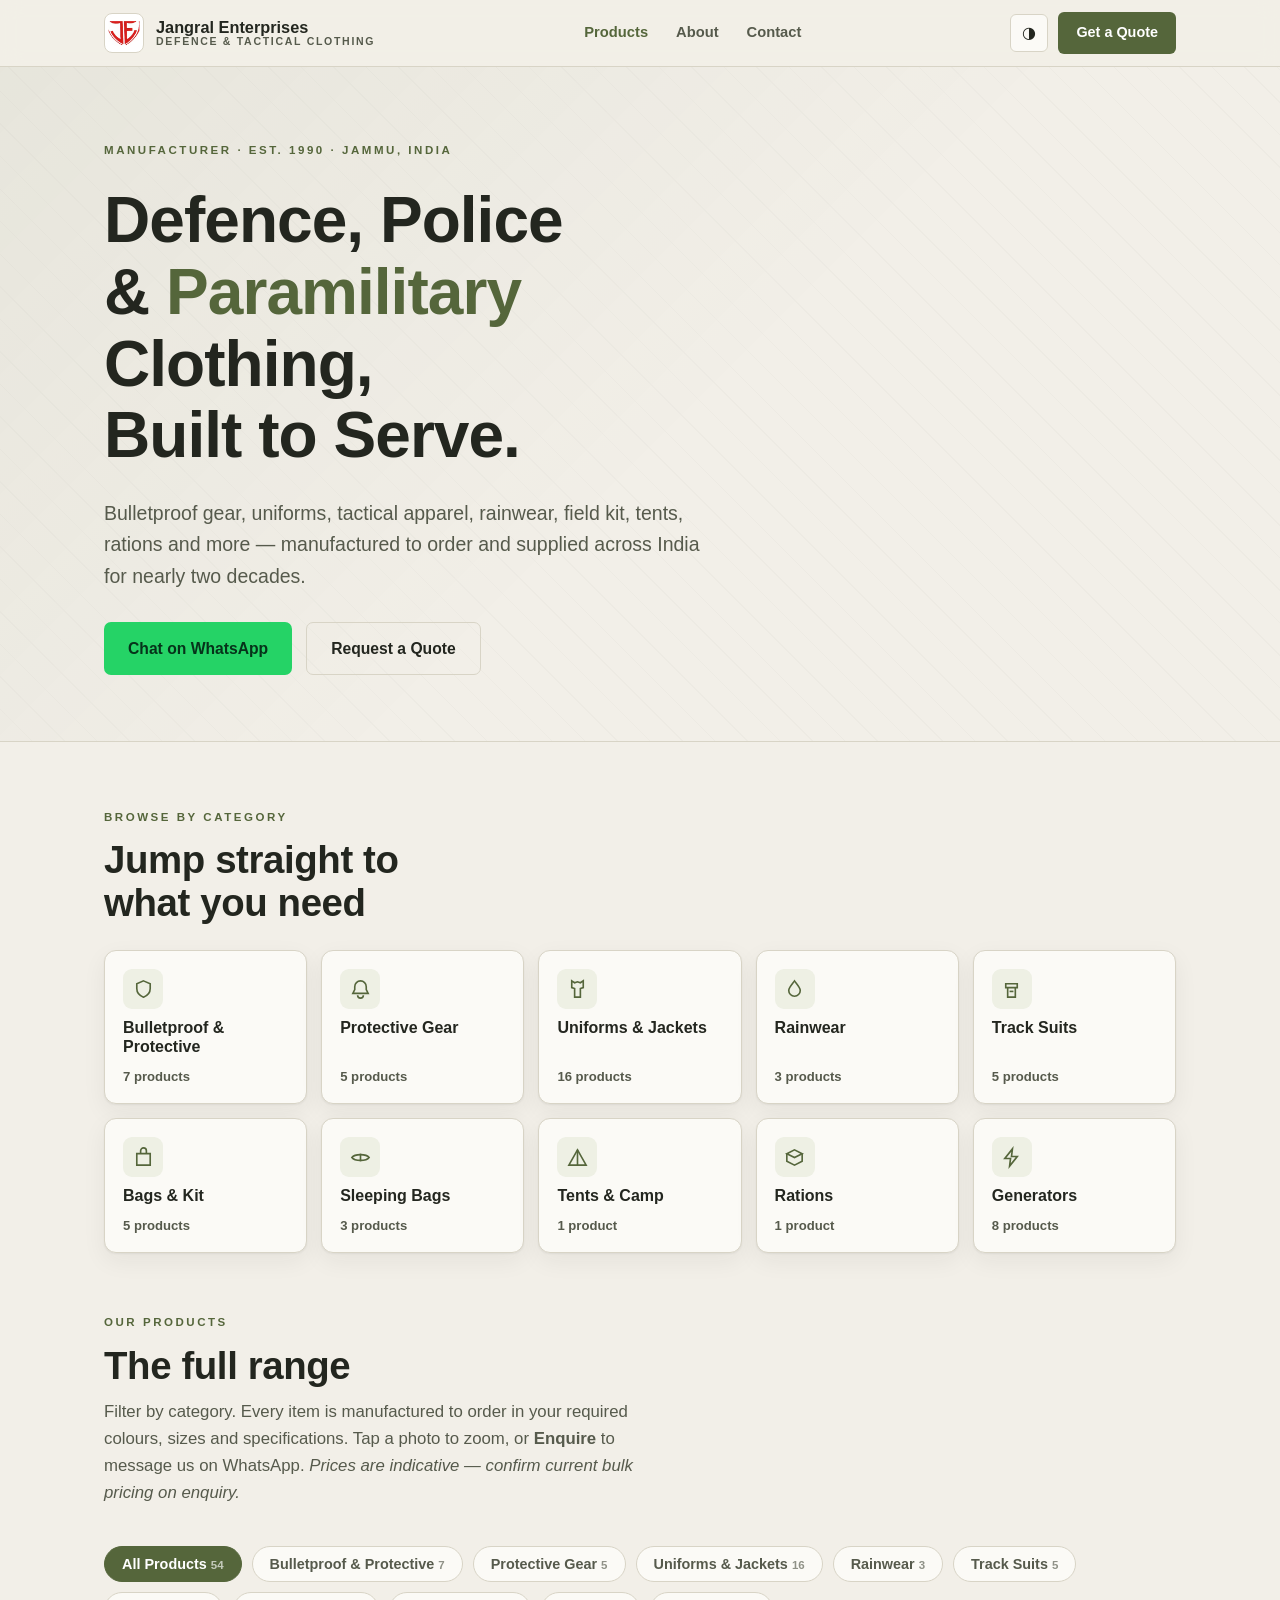
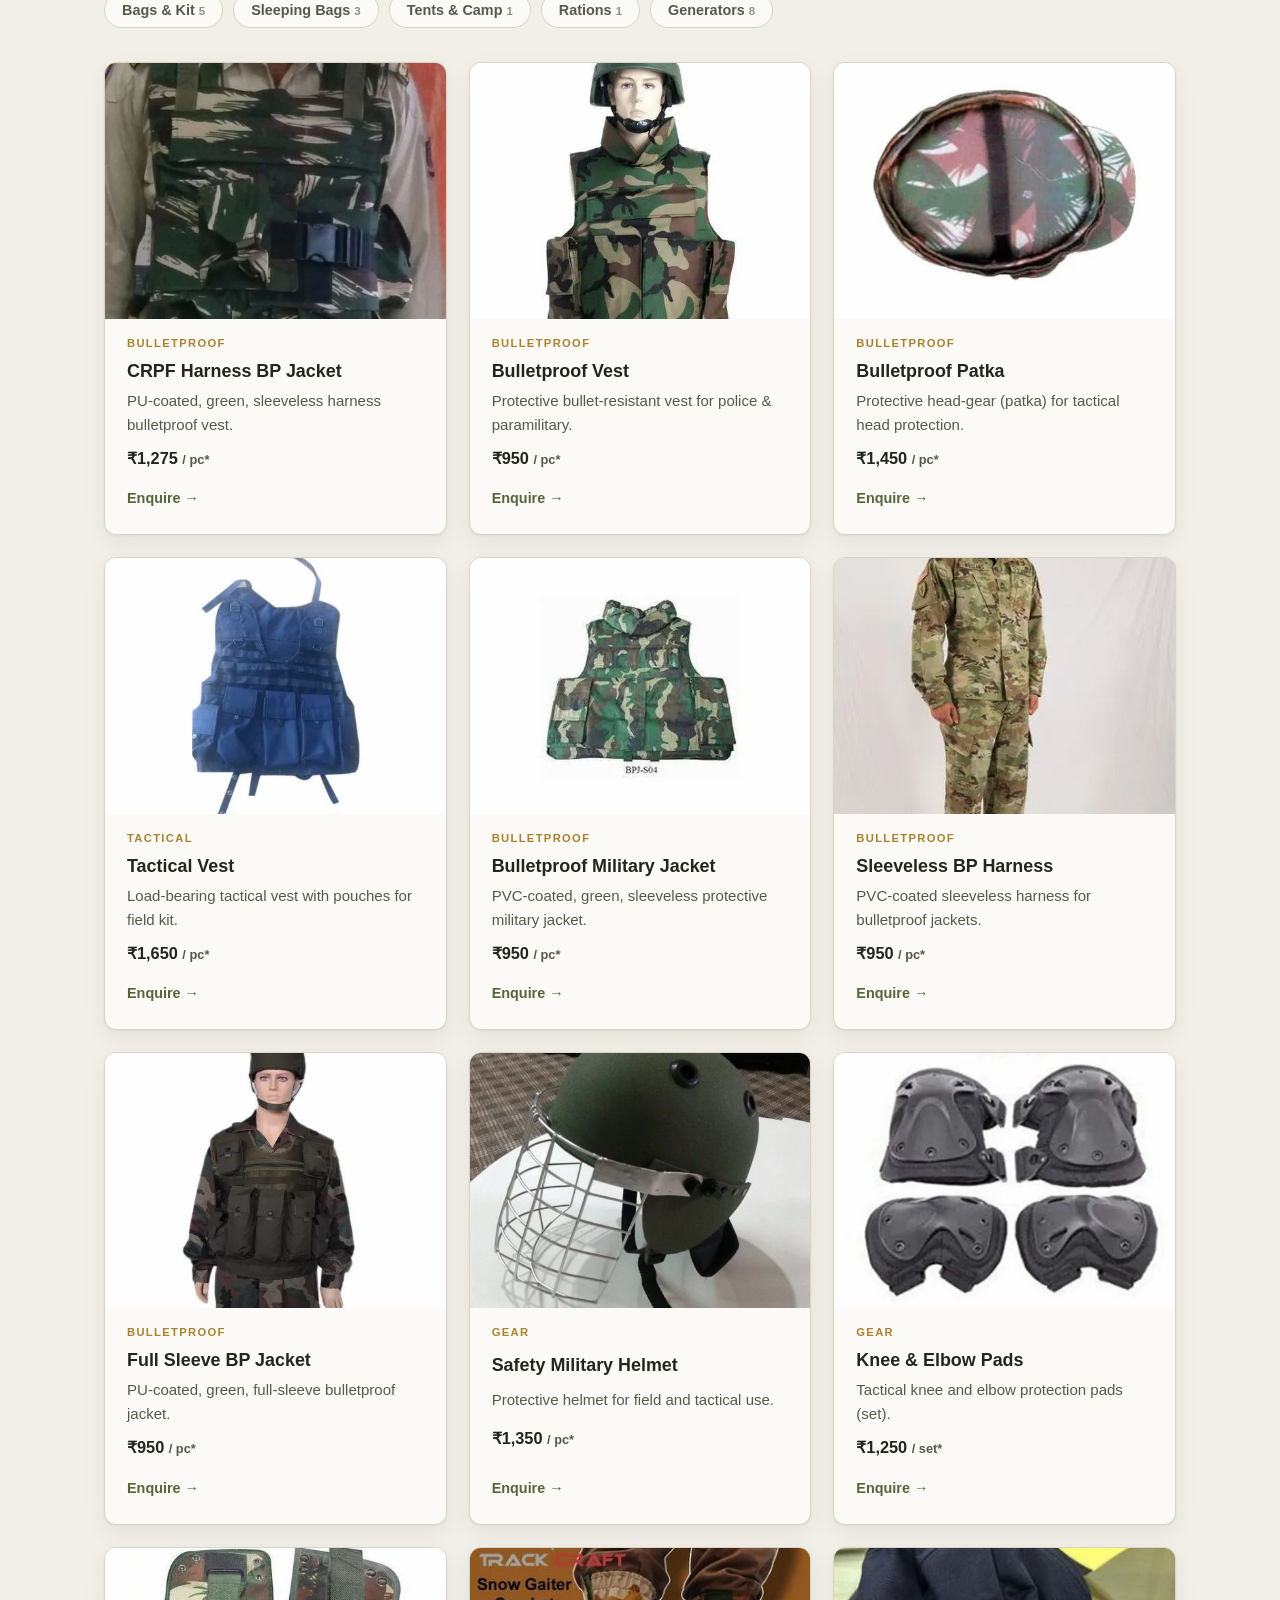
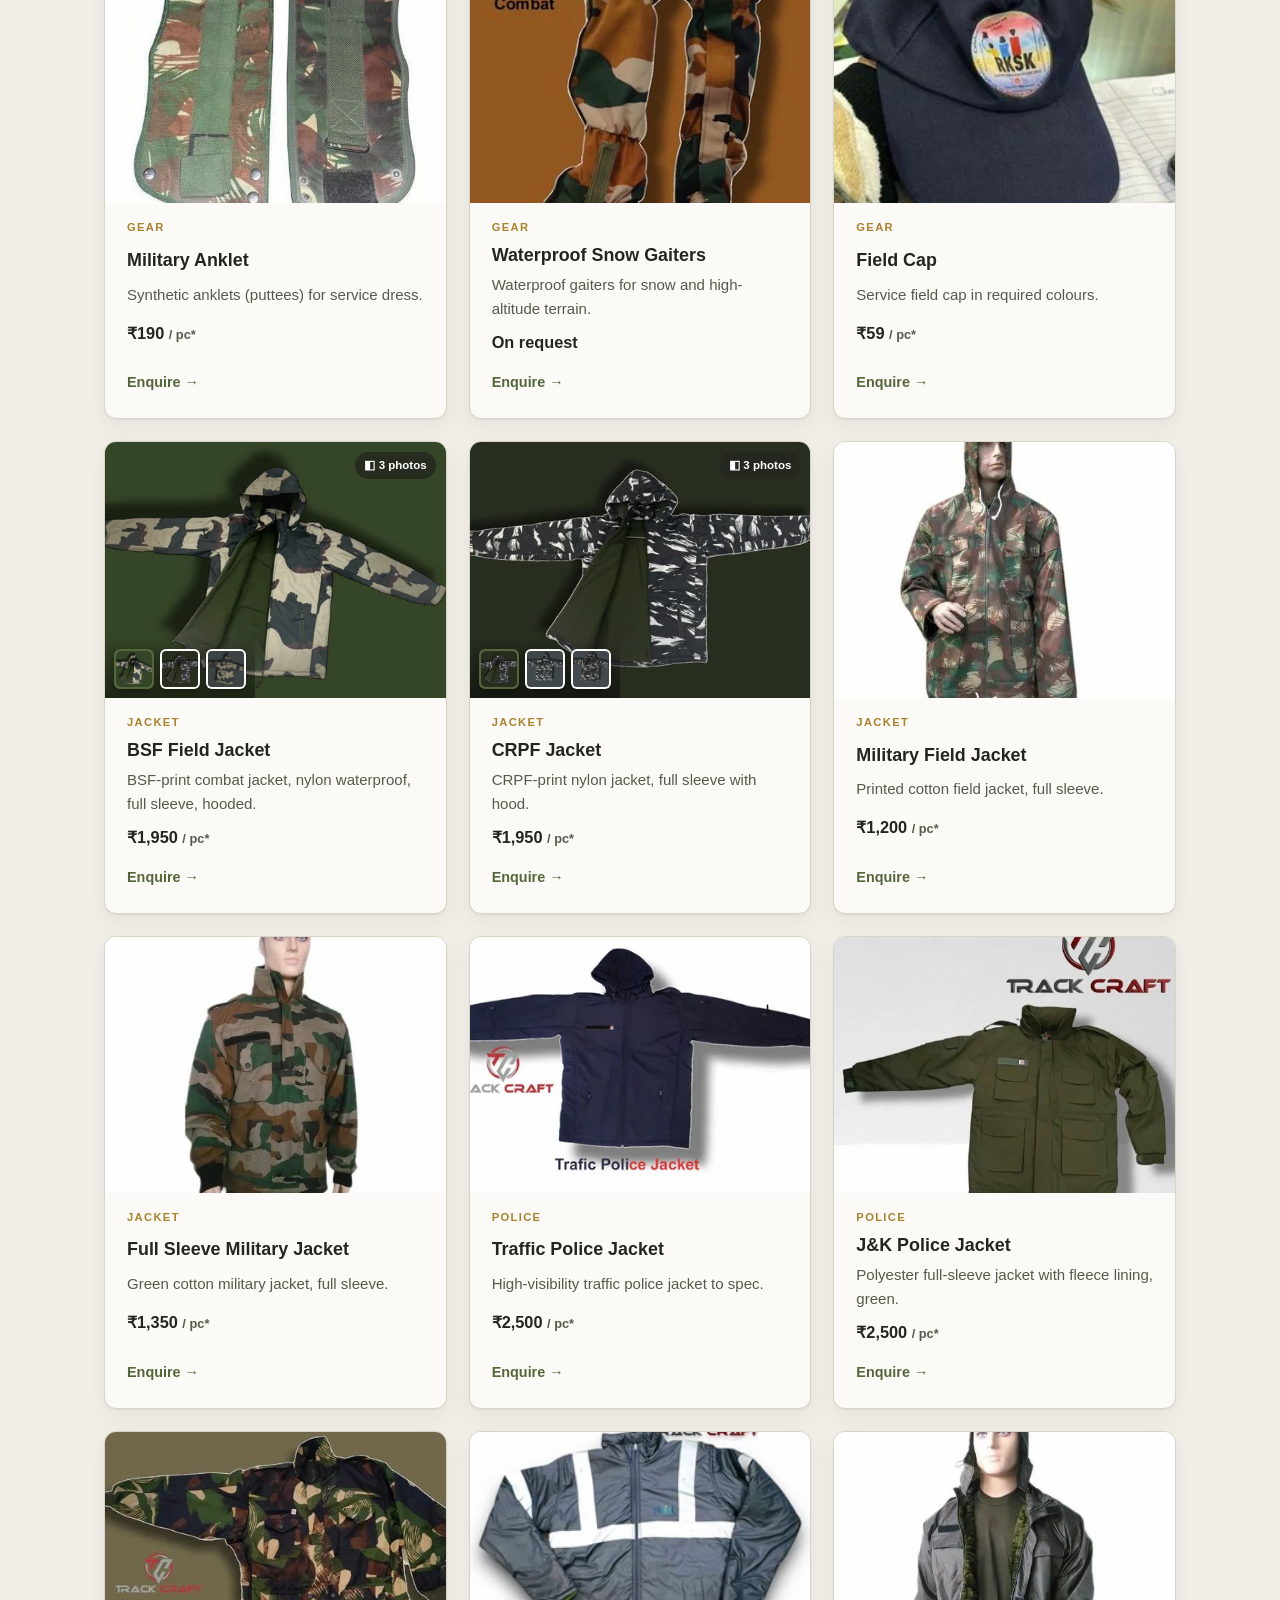
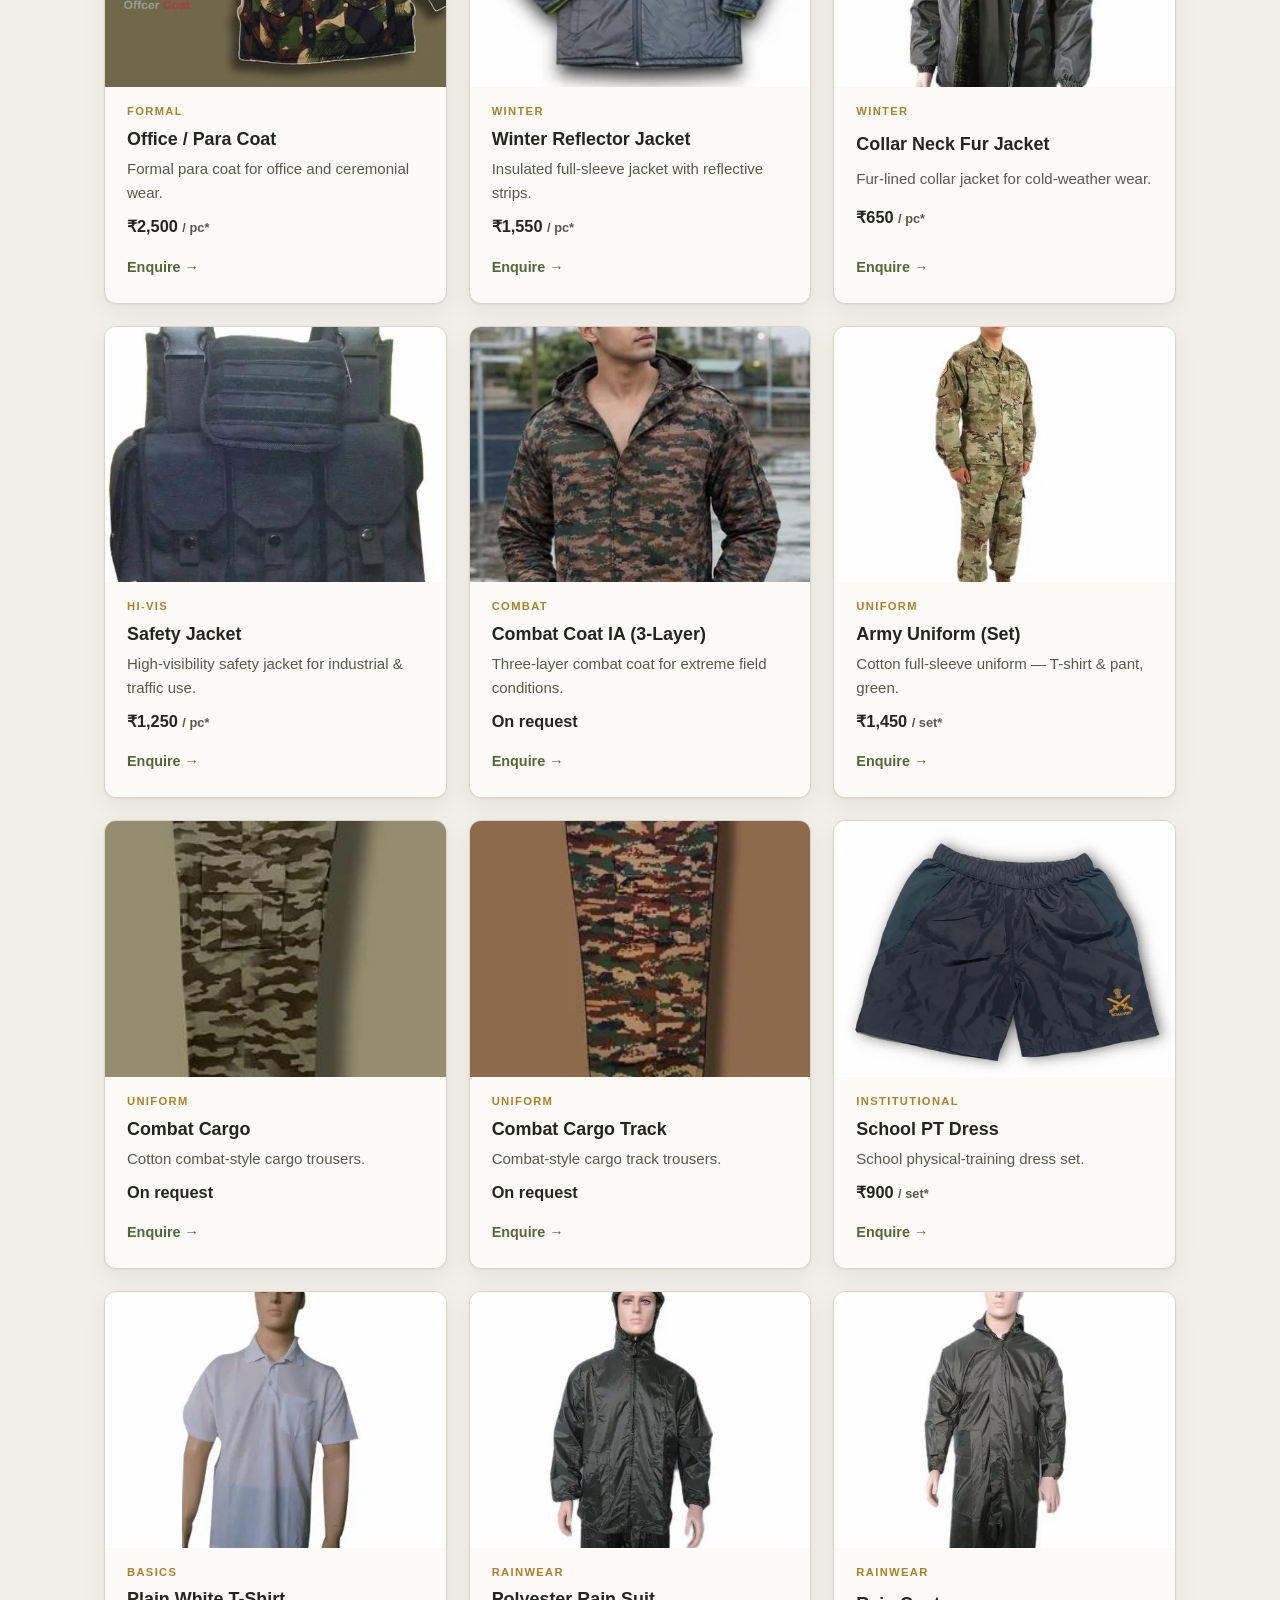
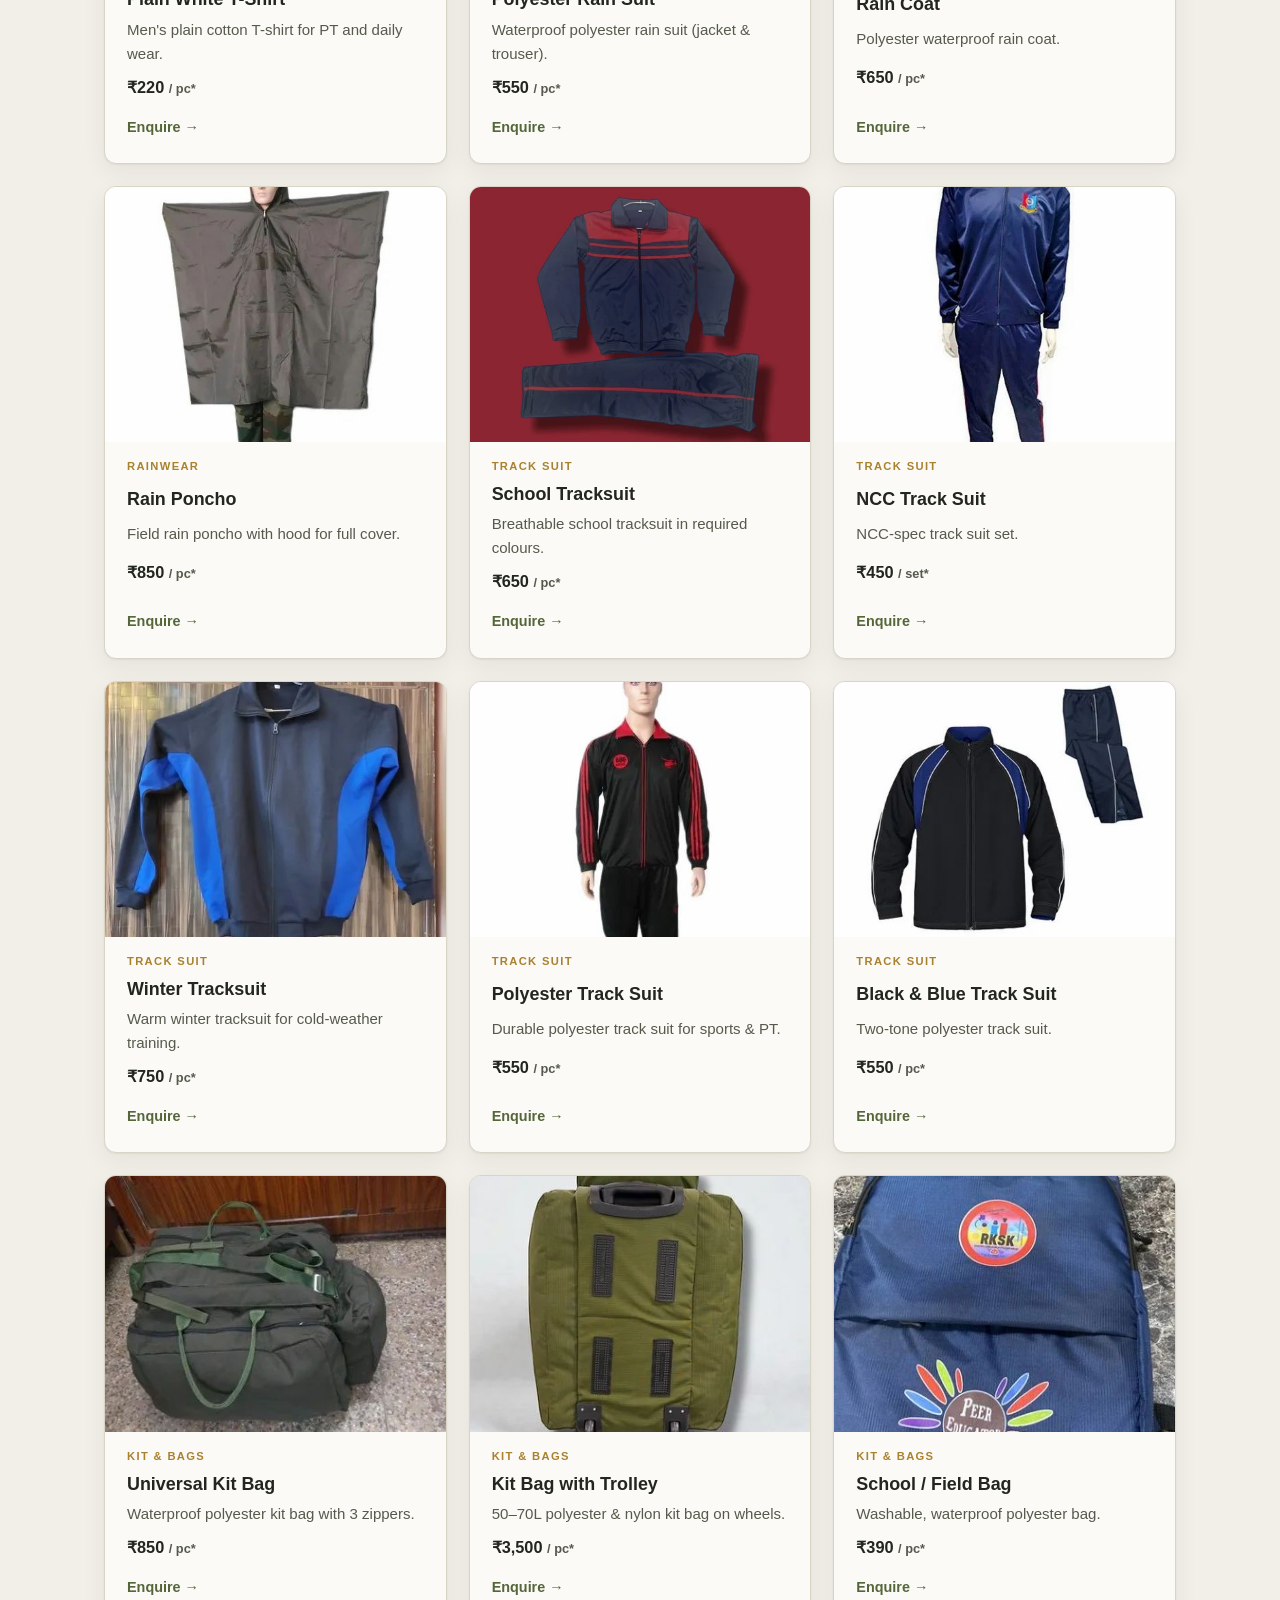
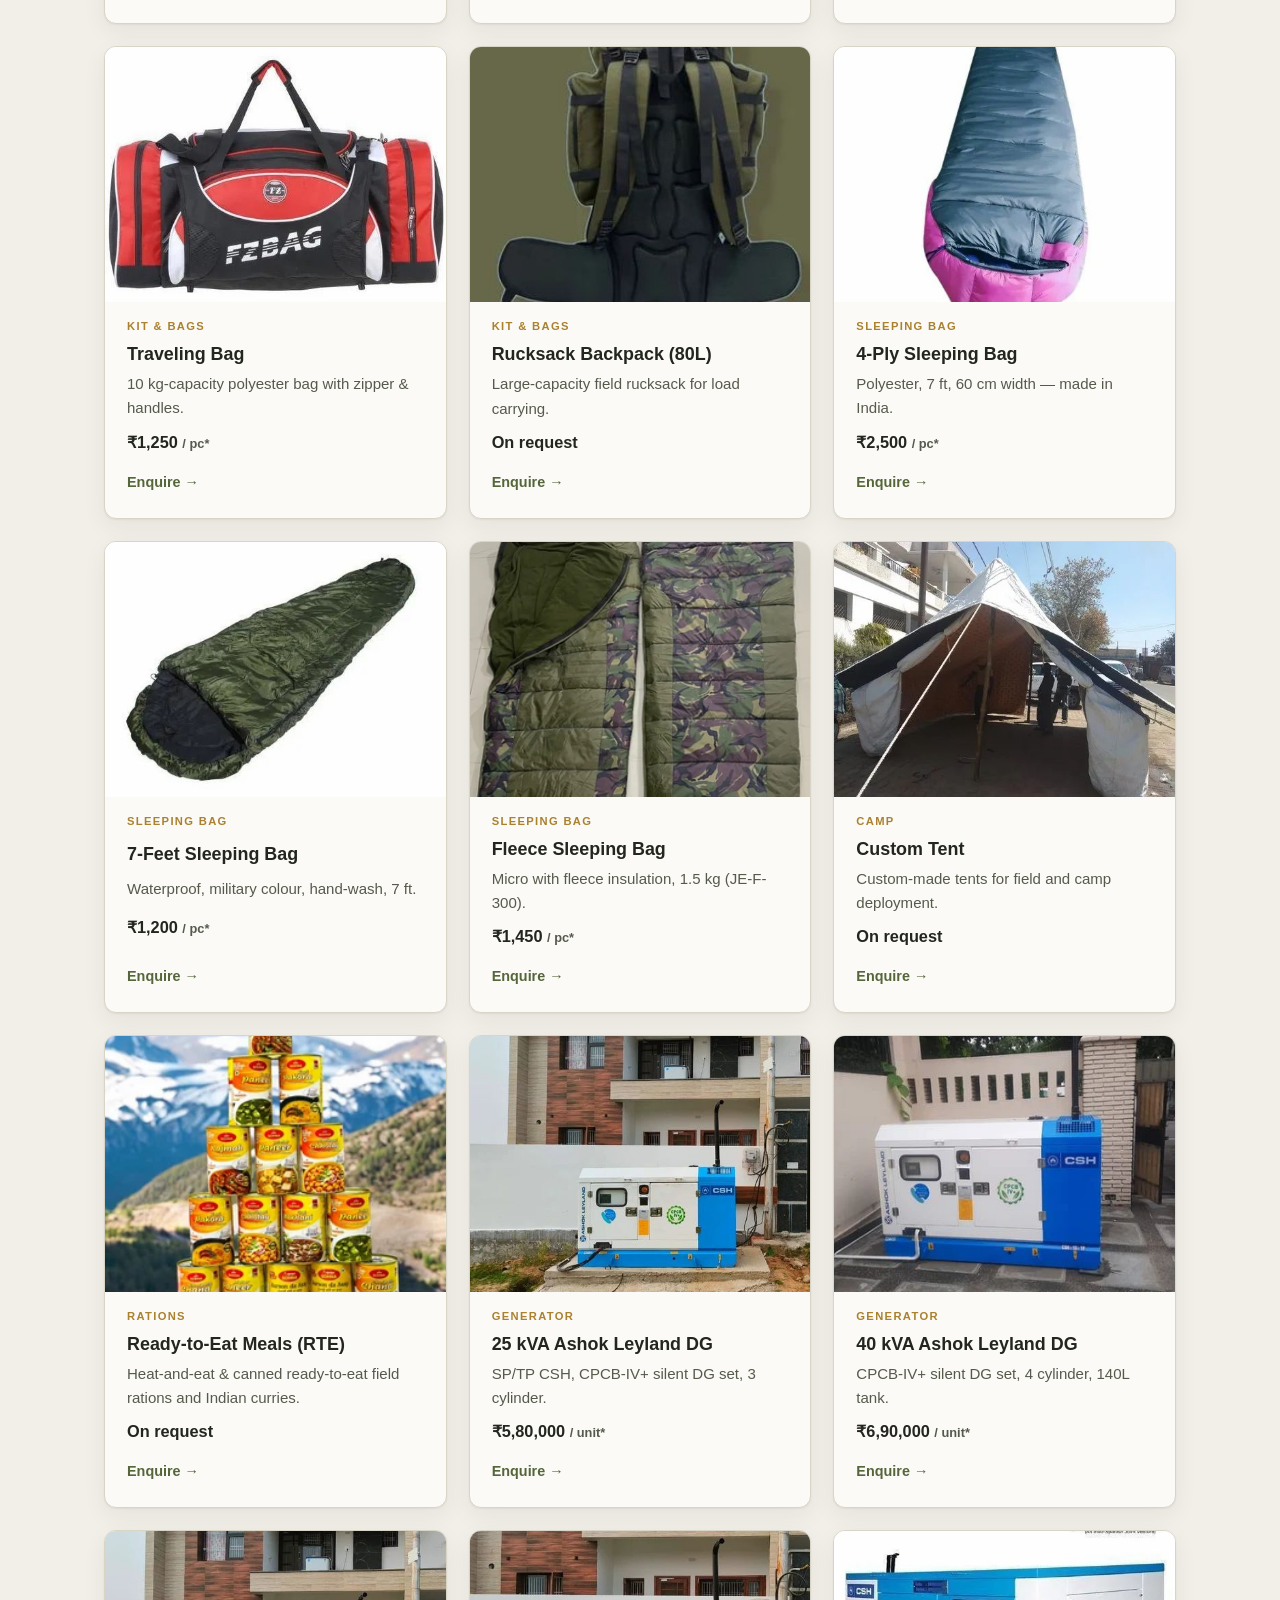
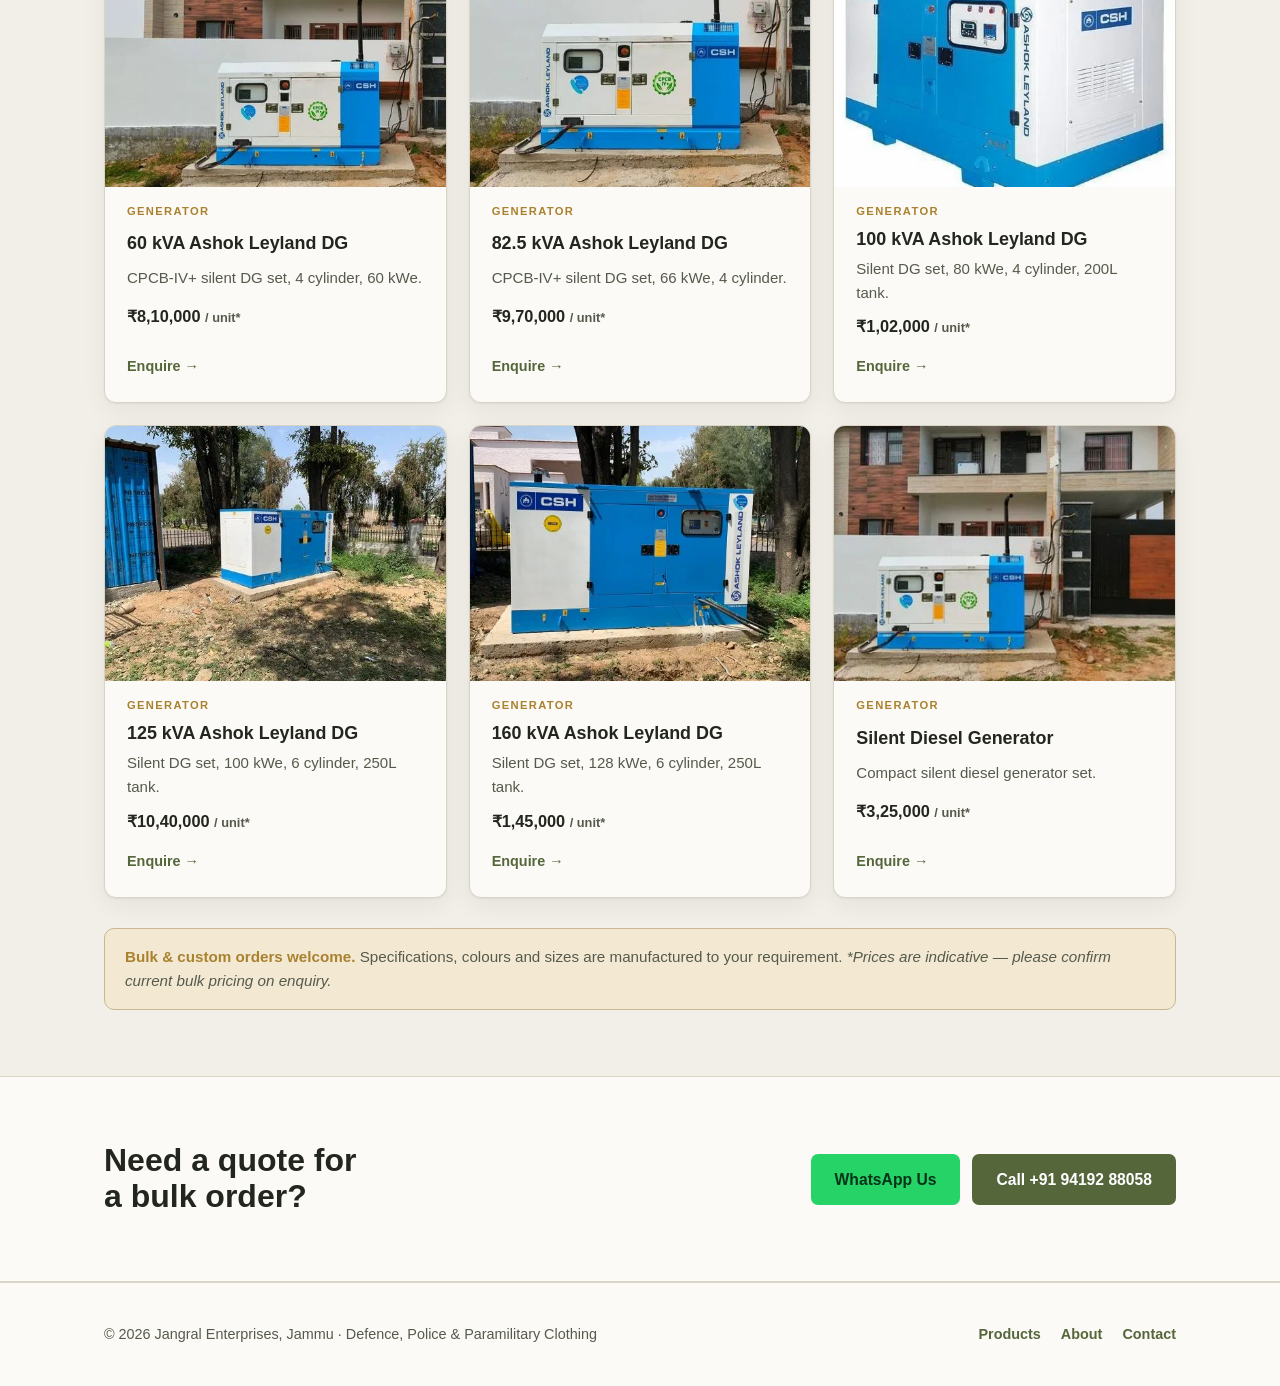
==== commit 69ab3d3c: "Replace carousel with category shortcut tiles (filter + scroll) Co-Authored-By: Claude Opus 4.8 (1M " ====
--- a/index.html
+++ b/index.html
@@ -42,64 +42,54 @@
     </div>
   </section>
 
-  <!-- FEATURED CAROUSEL -->
+  <!-- CATEGORY SHORTCUTS -->
   <section style="padding-bottom:40px;">
     <div class="wrap">
       <div class="sec-head" style="margin-bottom:26px;">
-        <span class="eyebrow">Featured</span>
-        <h2>Highlights from our range</h2>
-      </div>
-      <div class="carousel" aria-roledescription="carousel">
-        <div class="carousel-frame" id="carFrame">
-          <div class="slide active">
-            <div class="s-photo"><img src="images/jacket-bsf.png" alt="BSF camouflage field jacket" /></div>
-            <div class="s-text">
-              <span class="s-cat">Uniforms &amp; Jackets</span>
-              <h3>BSF Field Jacket</h3>
-              <p>BSF-print combat jacket in nylon waterproof fabric with hood and full sleeves — built for everyday service wear.</p>
-              <a class="btn btn-primary" href="https://wa.me/919419288058?text=I%27d%20like%20a%20quote%20for%3A%20BSF%20Field%20Jacket" target="_blank" rel="noopener">Enquire on WhatsApp</a>
-            </div>
-          </div>
-          <div class="slide">
-            <div class="s-photo"><img src="images/crpf-harness-bp-jacket.jpg" alt="CRPF harness bulletproof jacket" /></div>
-            <div class="s-text">
-              <span class="s-cat">Bulletproof &amp; Protective</span>
-              <h3>CRPF Harness BP Jacket</h3>
-              <p>PU-coated protective harness jacket with reinforced construction — our core defence product line.</p>
-              <a class="btn btn-primary" href="https://wa.me/919419288058?text=I%27d%20like%20a%20quote%20for%3A%20CRPF%20Harness%20BP%20Jacket" target="_blank" rel="noopener">Enquire on WhatsApp</a>
-            </div>
-          </div>
-          <div class="slide">
-            <div class="s-photo"><img src="images/helmet.jpg" alt="Safety military helmet" /></div>
-            <div class="s-text">
-              <span class="s-cat">Protective Gear</span>
-              <h3>Safety Military Helmet</h3>
-              <p>Protective military helmet for field and tactical use — part of our full protective-gear range.</p>
-              <a class="btn btn-primary" href="https://wa.me/919419288058?text=I%27d%20like%20a%20quote%20for%3A%20Safety%20Military%20Helmet" target="_blank" rel="noopener">Enquire on WhatsApp</a>
-            </div>
-          </div>
-          <div class="slide">
-            <div class="s-photo"><img src="images/jacket-winter-reflector.png" alt="Winter reflector jacket" /></div>
-            <div class="s-text">
-              <span class="s-cat">Winter Wear</span>
-              <h3>Winter Reflector Jacket</h3>
-              <p>Insulated, full-sleeve winter jacket with reflective strips for cold-weather and industrial field use.</p>
-              <a class="btn btn-primary" href="https://wa.me/919419288058?text=I%27d%20like%20a%20quote%20for%3A%20Winter%20Reflector%20Jacket" target="_blank" rel="noopener">Enquire on WhatsApp</a>
-            </div>
-          </div>
-          <div class="slide">
-            <div class="s-photo"><img src="images/sleeping-bag-4ply.jpg" alt="4 ply sleeping bag" /></div>
-            <div class="s-text">
-              <span class="s-cat">Sleeping Bags</span>
-              <h3>4-Ply Sleeping Bag</h3>
-              <p>Heavy-duty 7-foot sleeping bag for field and cold-weather deployment, made in India.</p>
-              <a class="btn btn-primary" href="https://wa.me/919419288058?text=I%27d%20like%20a%20quote%20for%3A%204%20Ply%20Sleeping%20Bag" target="_blank" rel="noopener">Enquire on WhatsApp</a>
-            </div>
-          </div>
-          <button class="car-btn prev" id="carPrev" aria-label="Previous slide">‹</button>
-          <button class="car-btn next" id="carNext" aria-label="Next slide">›</button>
-        </div>
-        <div class="car-dots" id="carDots"></div>
+        <span class="eyebrow">Browse by Category</span>
+        <h2>Jump straight to what you need</h2>
+      </div>
+      <div class="cat-tiles" id="catTiles">
+        <button class="cat-tile" data-filter="prot">
+          <span class="ci"><svg viewBox="0 0 24 24"><path d="M12 3l7 3v5c0 4.5-3 7.5-7 9-4-1.5-7-4.5-7-9V6l7-3z"/></svg></span>
+          <span class="t-name">Bulletproof &amp; Protective</span><span class="t-count">7 products</span>
+        </button>
+        <button class="cat-tile" data-filter="gear">
+          <span class="ci"><svg viewBox="0 0 24 24"><path d="M12 3a6 6 0 0 0-6 6v3l-2 4h16l-2-4V9a6 6 0 0 0-6-6z"/><path d="M9 18a3 3 0 0 0 6 0"/></svg></span>
+          <span class="t-name">Protective Gear</span><span class="t-count">5 products</span>
+        </button>
+        <button class="cat-tile" data-filter="jackets">
+          <span class="ci"><svg viewBox="0 0 24 24"><path d="M6 3l3 2 3-1 3 1 3-2v7l-3 1v9H9v-9L6 10z"/></svg></span>
+          <span class="t-name">Uniforms &amp; Jackets</span><span class="t-count">16 products</span>
+        </button>
+        <button class="cat-tile" data-filter="rain">
+          <span class="ci"><svg viewBox="0 0 24 24"><path d="M12 3c3 4 6 7 6 10a6 6 0 0 1-12 0c0-3 3-6 6-10z"/></svg></span>
+          <span class="t-name">Rainwear</span><span class="t-count">3 products</span>
+        </button>
+        <button class="cat-tile" data-filter="track">
+          <span class="ci"><svg viewBox="0 0 24 24"><path d="M6 6h12v4H6z"/><path d="M8 10v10h8V10"/><path d="M10 14h4"/></svg></span>
+          <span class="t-name">Track Suits</span><span class="t-count">5 products</span>
+        </button>
+        <button class="cat-tile" data-filter="bags">
+          <span class="ci"><svg viewBox="0 0 24 24"><path d="M5 8h14v12H5z"/><path d="M9 8V5a3 3 0 0 1 6 0v3"/></svg></span>
+          <span class="t-name">Bags &amp; Kit</span><span class="t-count">5 products</span>
+        </button>
+        <button class="cat-tile" data-filter="sleep">
+          <span class="ci"><svg viewBox="0 0 24 24"><path d="M3 12c3-4 15-4 18 0-3 4-15 4-18 0z"/><path d="M12 8v8"/></svg></span>
+          <span class="t-name">Sleeping Bags</span><span class="t-count">3 products</span>
+        </button>
+        <button class="cat-tile" data-filter="camp">
+          <span class="ci"><svg viewBox="0 0 24 24"><path d="M12 4L3 20h18z"/><path d="M12 4v16"/></svg></span>
+          <span class="t-name">Tents &amp; Camp</span><span class="t-count">1 product</span>
+        </button>
+        <button class="cat-tile" data-filter="food">
+          <span class="ci"><svg viewBox="0 0 24 24"><path d="M4 8l8-4 8 4-8 4z"/><path d="M4 8v8l8 4 8-4V8"/></svg></span>
+          <span class="t-name">Rations</span><span class="t-count">1 product</span>
+        </button>
+        <button class="cat-tile" data-filter="power">
+          <span class="ci"><svg viewBox="0 0 24 24"><path d="M13 3L5 13h6l-1 8 8-10h-6z"/></svg></span>
+          <span class="t-name">Generators</span><span class="t-count">8 products</span>
+        </button>
       </div>
     </div>
   </section>
--- a/style.css
+++ b/style.css
@@ -165,6 +165,22 @@
   background: var(--line); transition: background .2s ease, transform .2s ease;
 }
 .car-dots button.active { background: var(--accent); transform: scale(1.35); }
+
+/* ---------- CATEGORY SHORTCUT TILES ---------- */
+.cat-tiles { display: grid; grid-template-columns: repeat(5, 1fr); gap: 14px; }
+@media (max-width: 900px) { .cat-tiles { grid-template-columns: repeat(3, 1fr); } }
+@media (max-width: 560px) { .cat-tiles { grid-template-columns: repeat(2, 1fr); } }
+.cat-tile {
+  display: flex; flex-direction: column; gap: 10px; align-items: flex-start;
+  background: var(--surface); border: 1px solid var(--line); border-radius: 12px;
+  padding: 18px 18px 16px; cursor: pointer; text-align: left; font: inherit; color: var(--ink);
+  box-shadow: var(--shadow); transition: transform .14s ease, border-color .14s ease;
+}
+.cat-tile:hover { transform: translateY(-3px); border-color: color-mix(in srgb, var(--accent) 45%, var(--line)); }
+.cat-tile .ci { width: 40px; height: 40px; border-radius: 9px; display: grid; place-items: center; background: var(--accent-soft); color: var(--accent); }
+.cat-tile .ci svg { width: 23px; height: 23px; stroke: currentColor; fill: none; stroke-width: 1.7; }
+.cat-tile .t-name { font-weight: 700; font-size: 1rem; line-height: 1.15; }
+.cat-tile .t-count { font-size: .82rem; color: var(--ink-soft); font-weight: 600; margin-top: auto; }
 
 /* ---------- FILTER BAR ---------- */
 .filter-bar { display: flex; flex-wrap: wrap; gap: 10px; margin-bottom: 34px; }
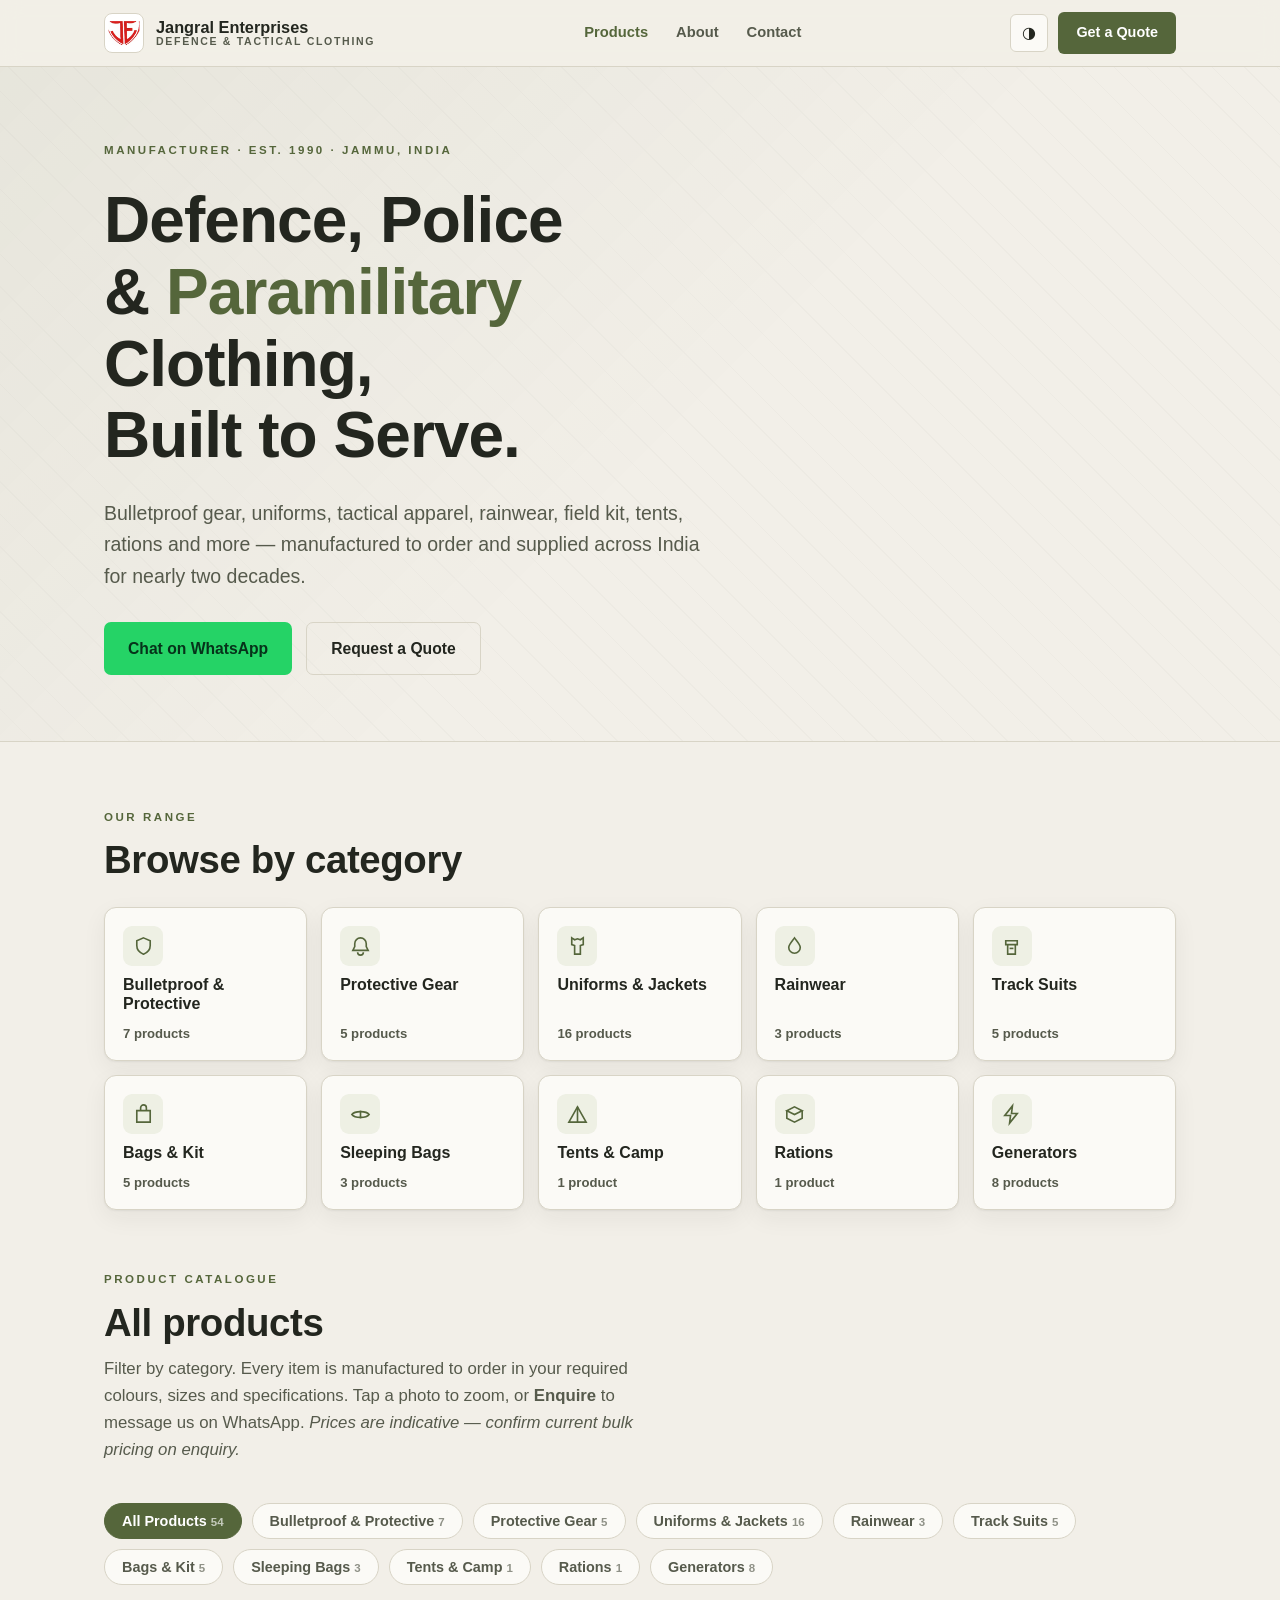
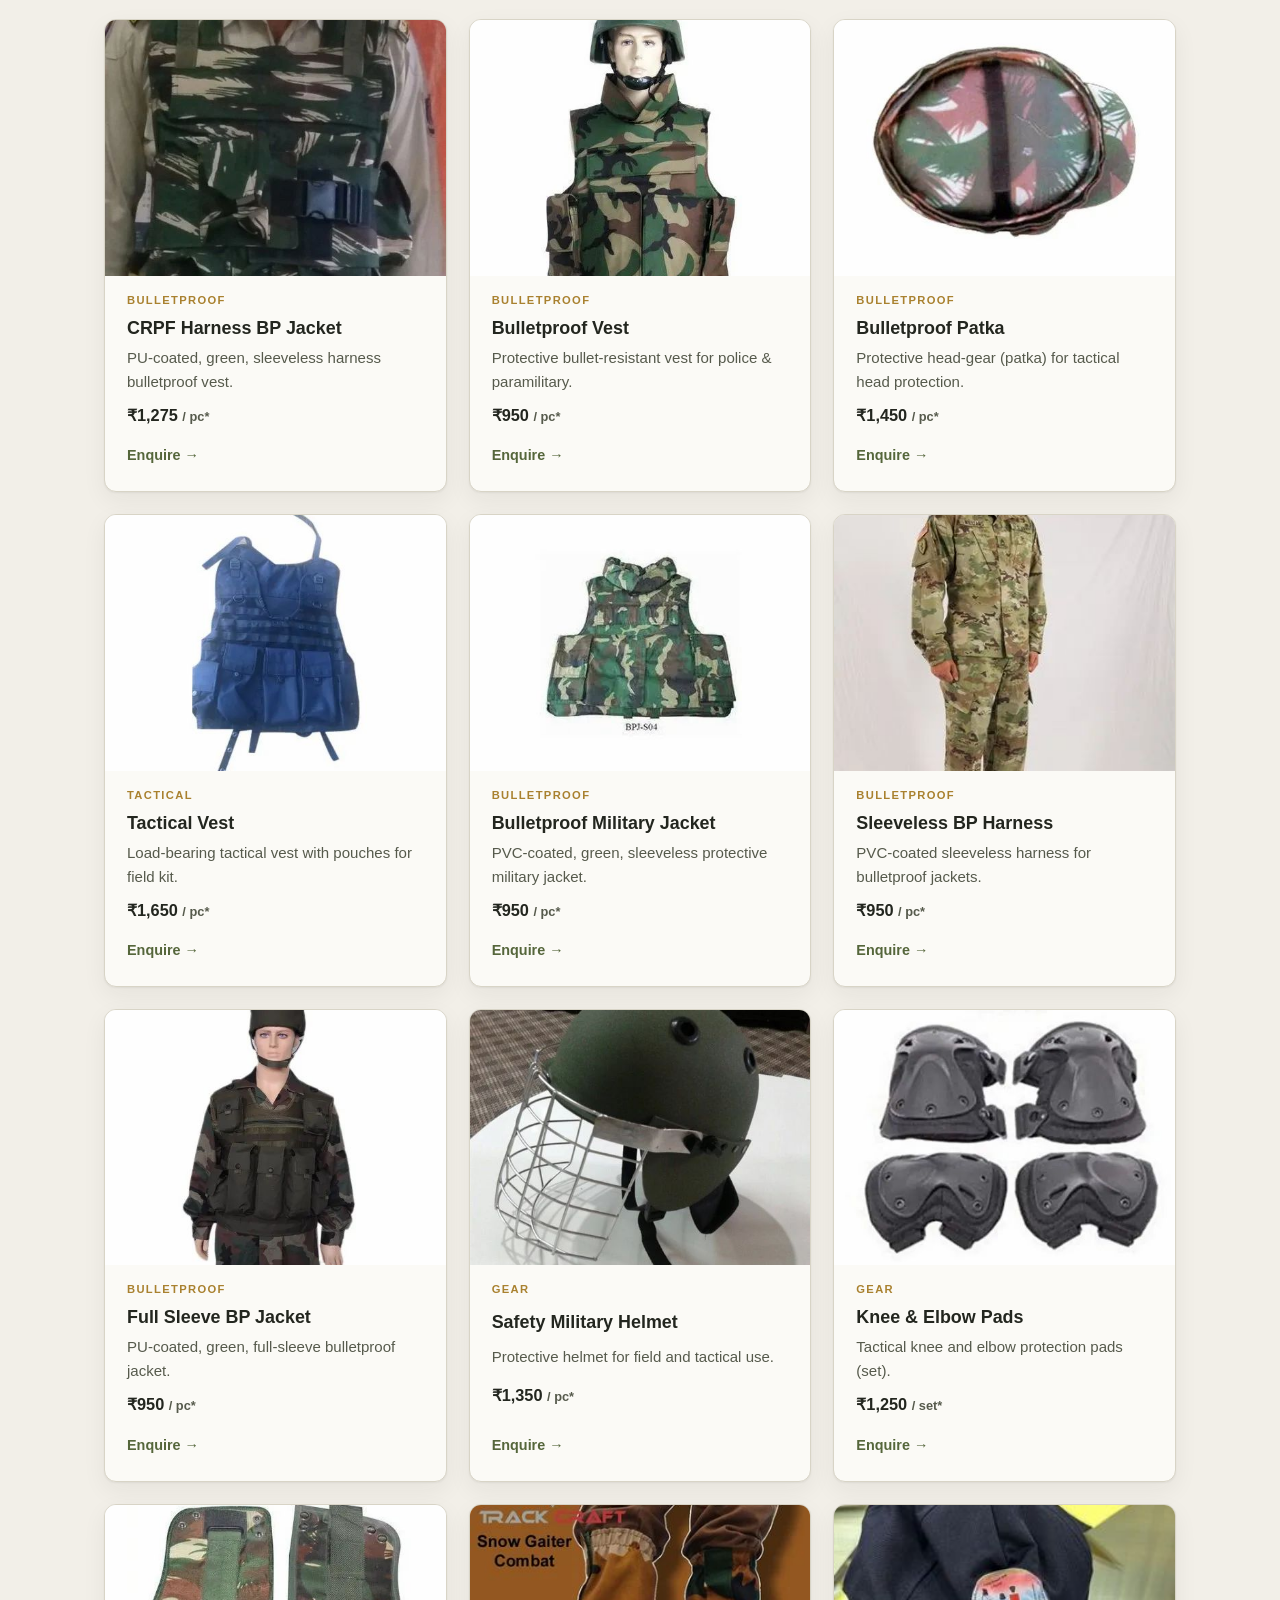
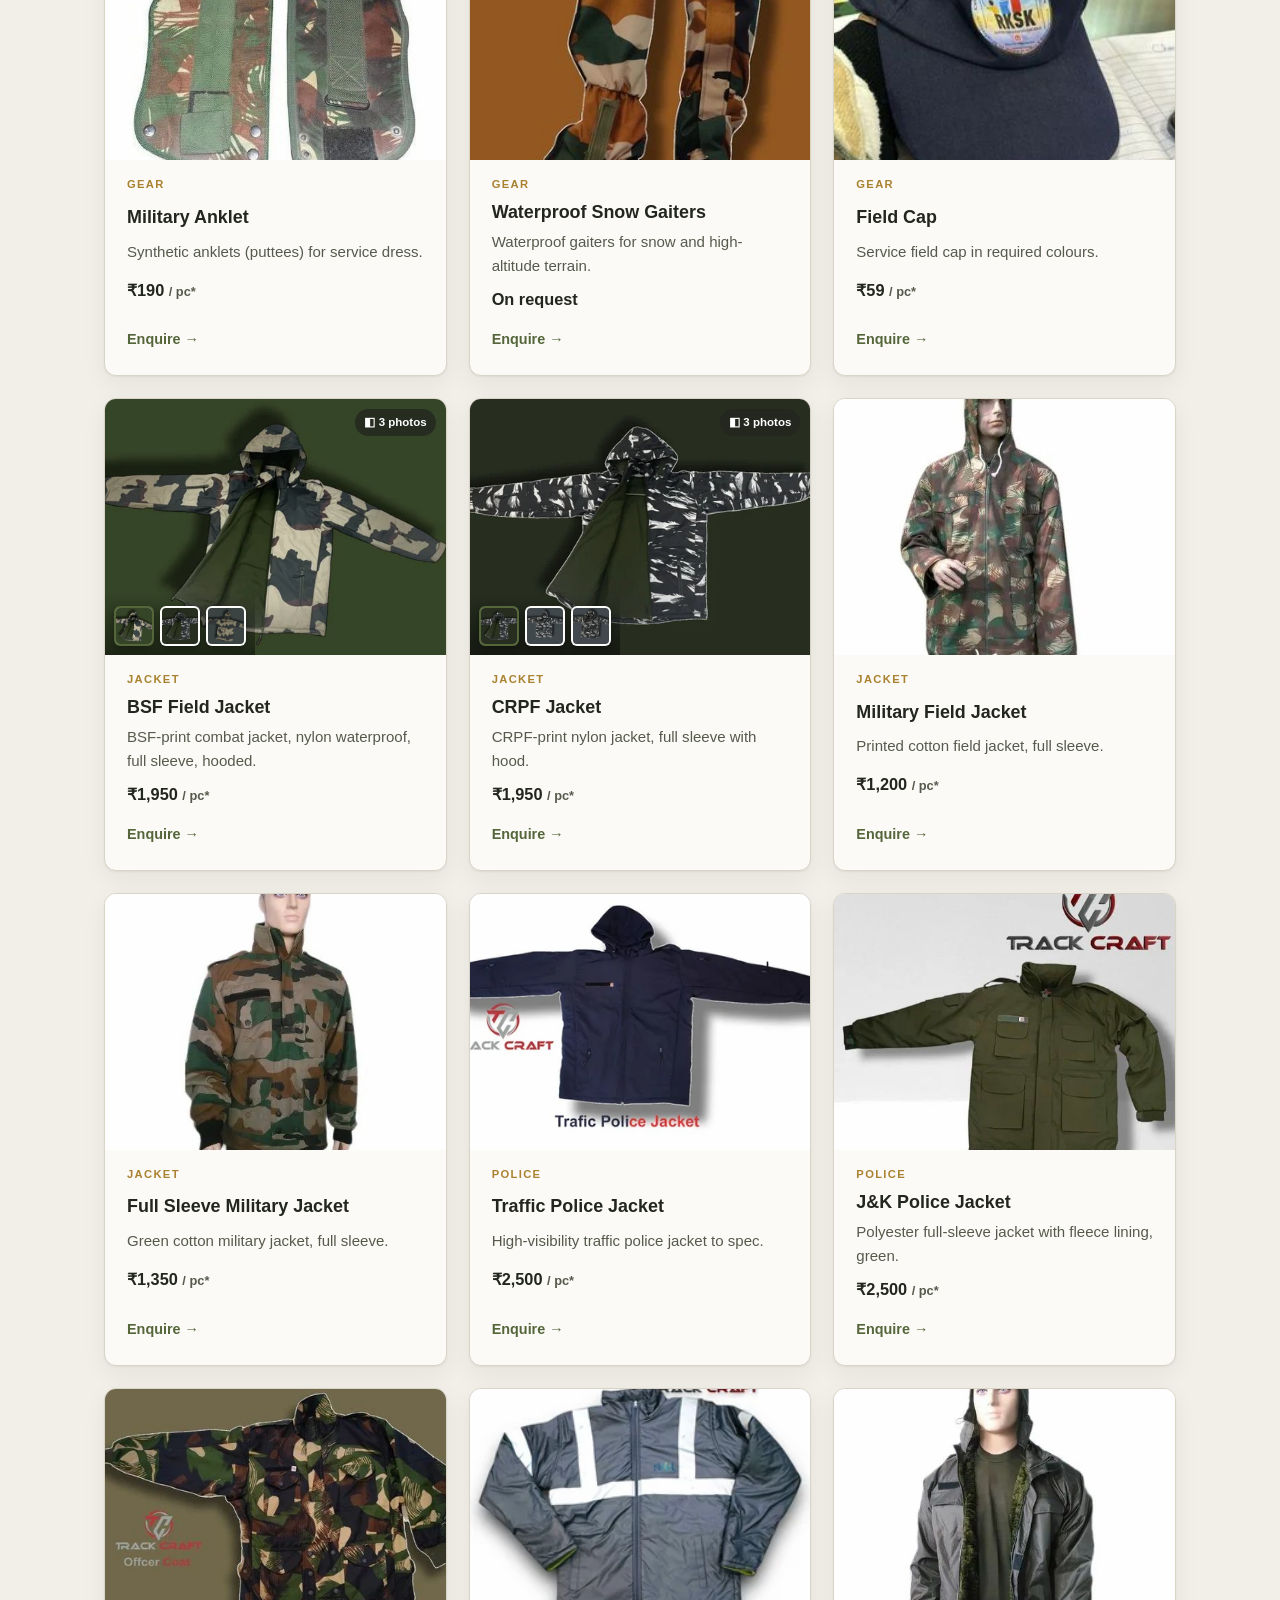
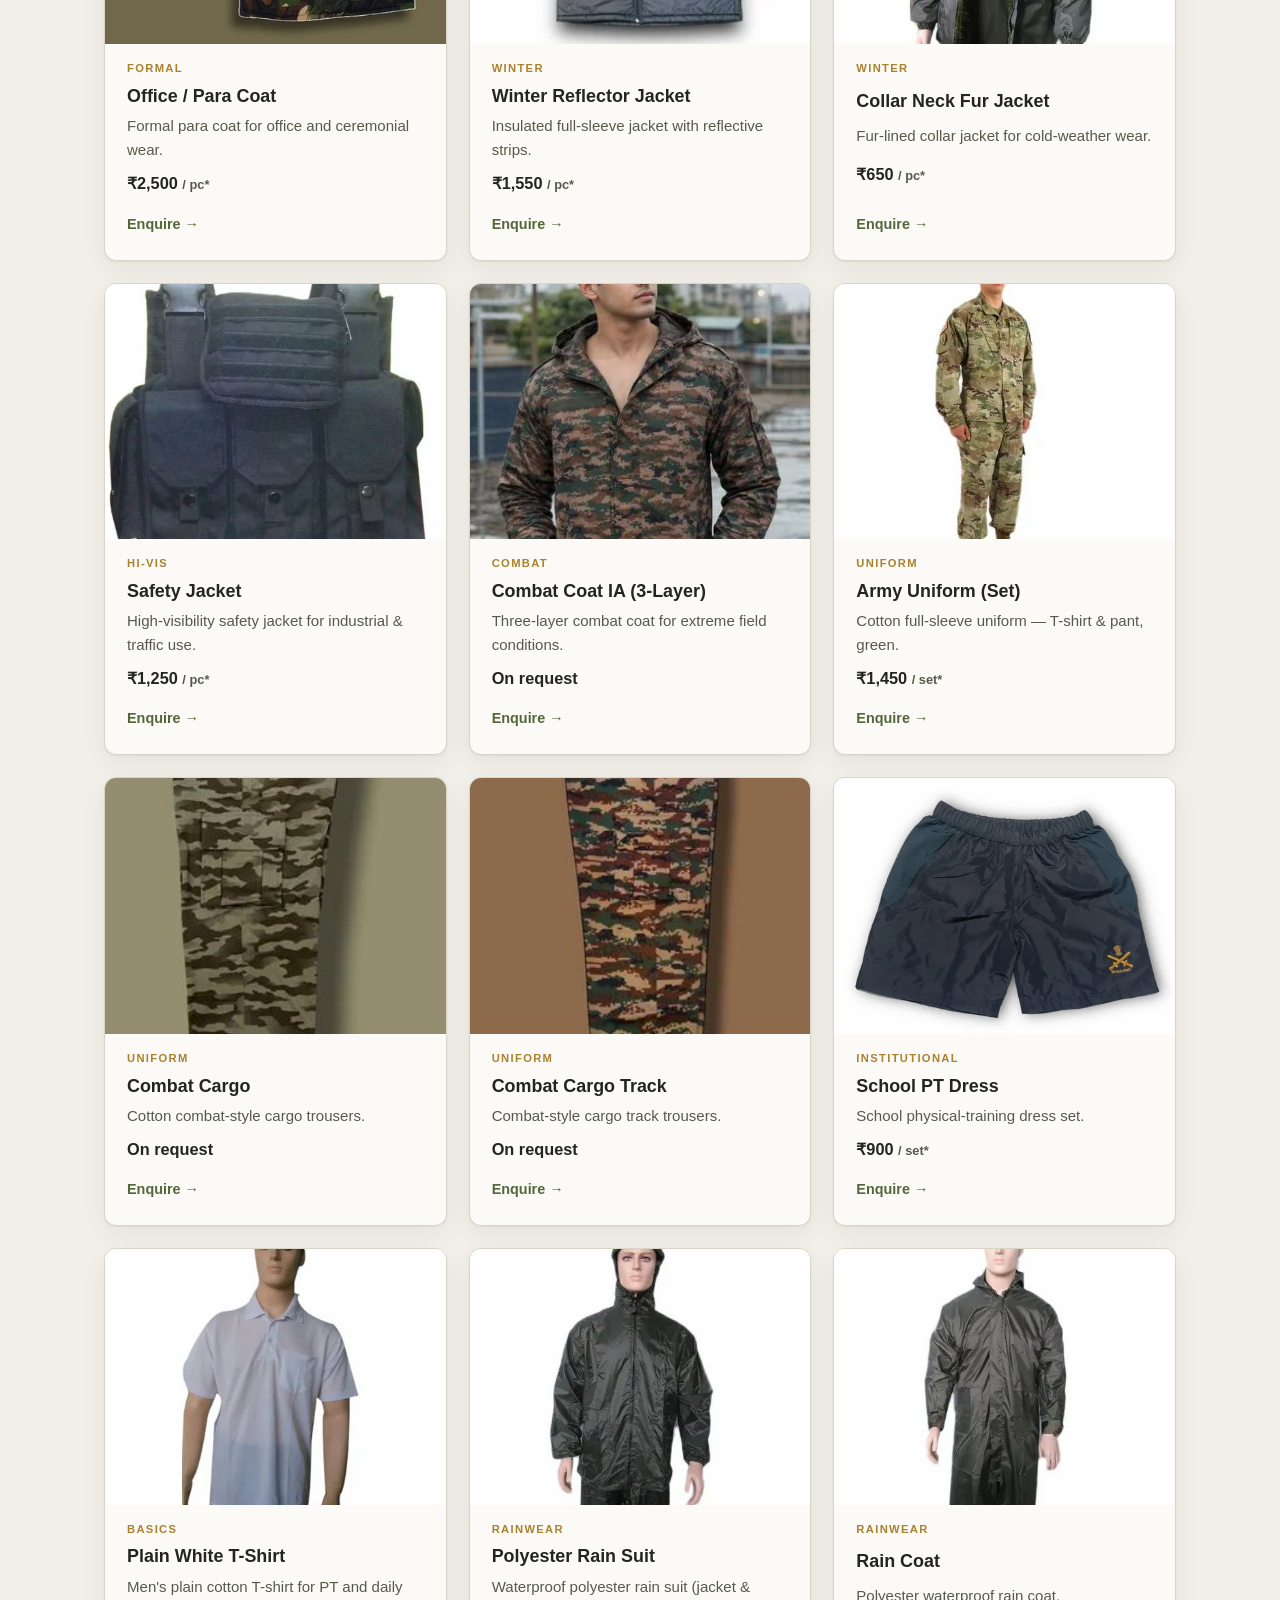
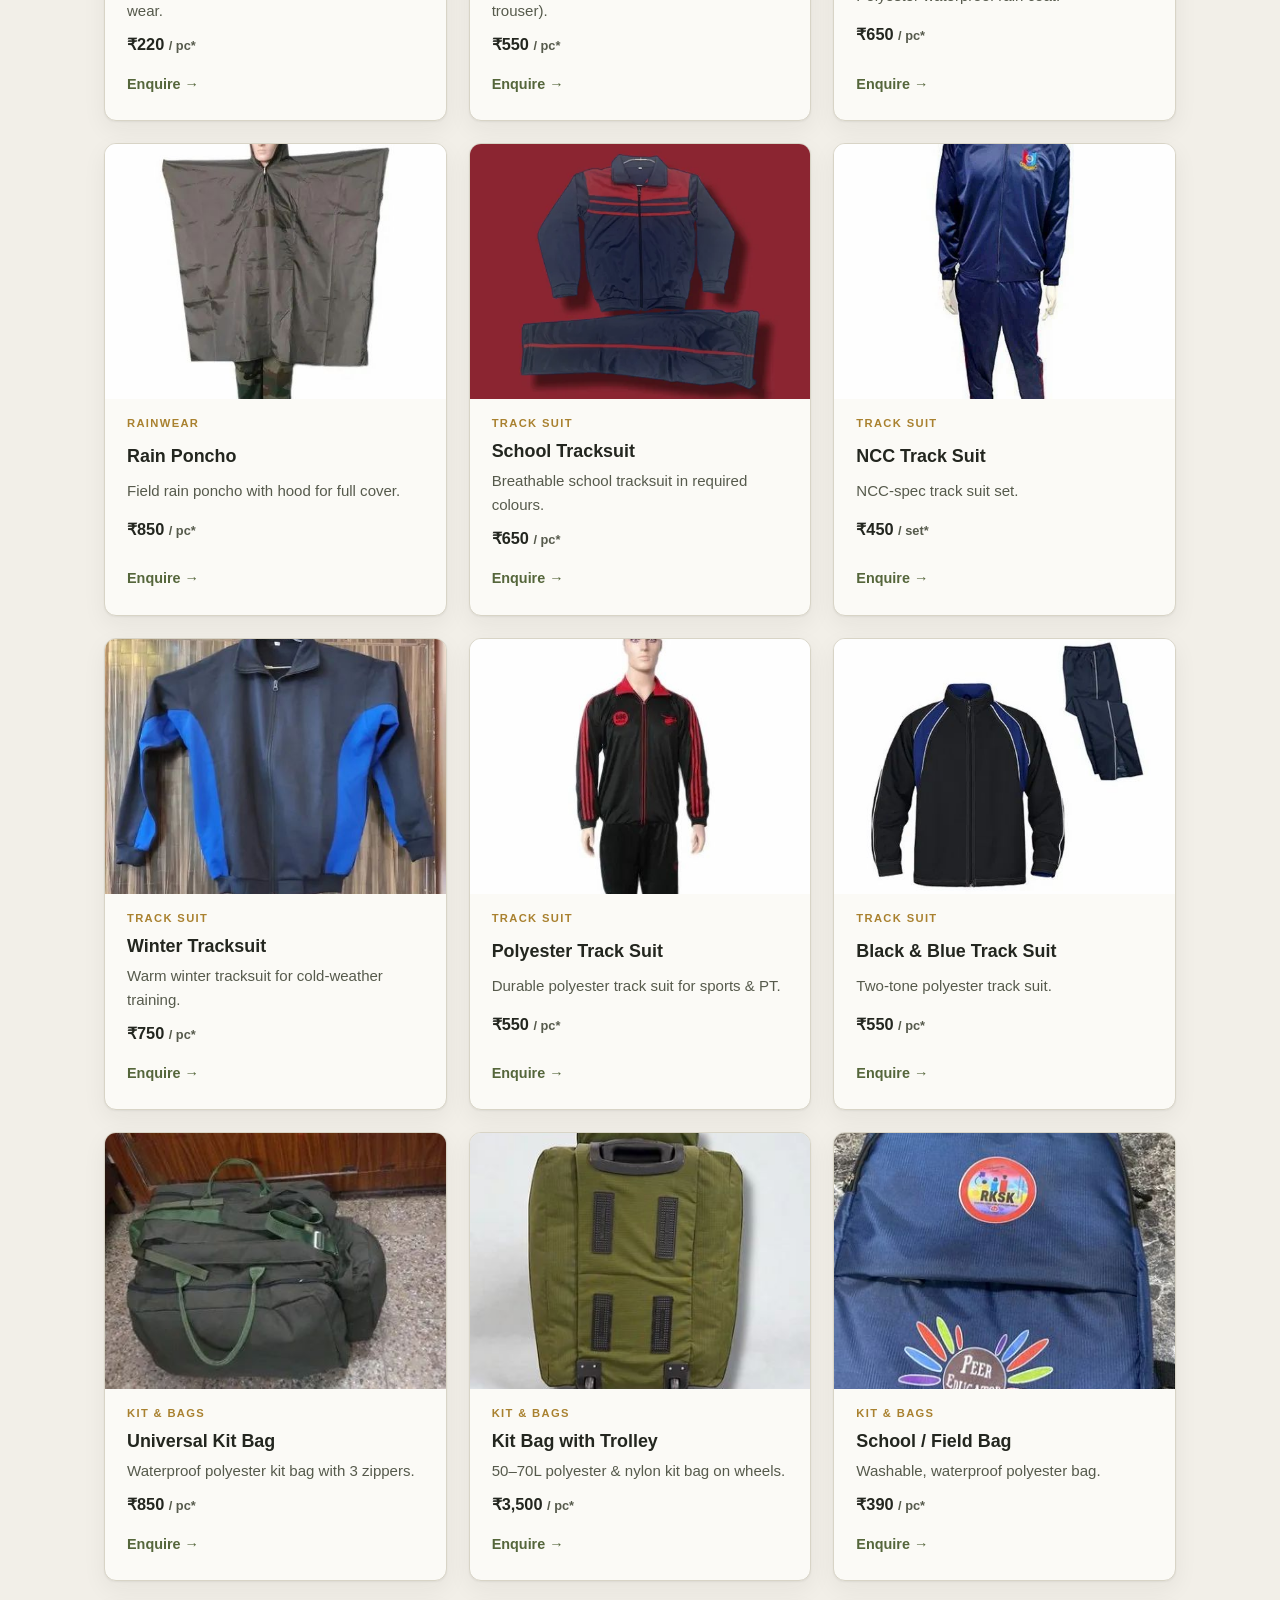
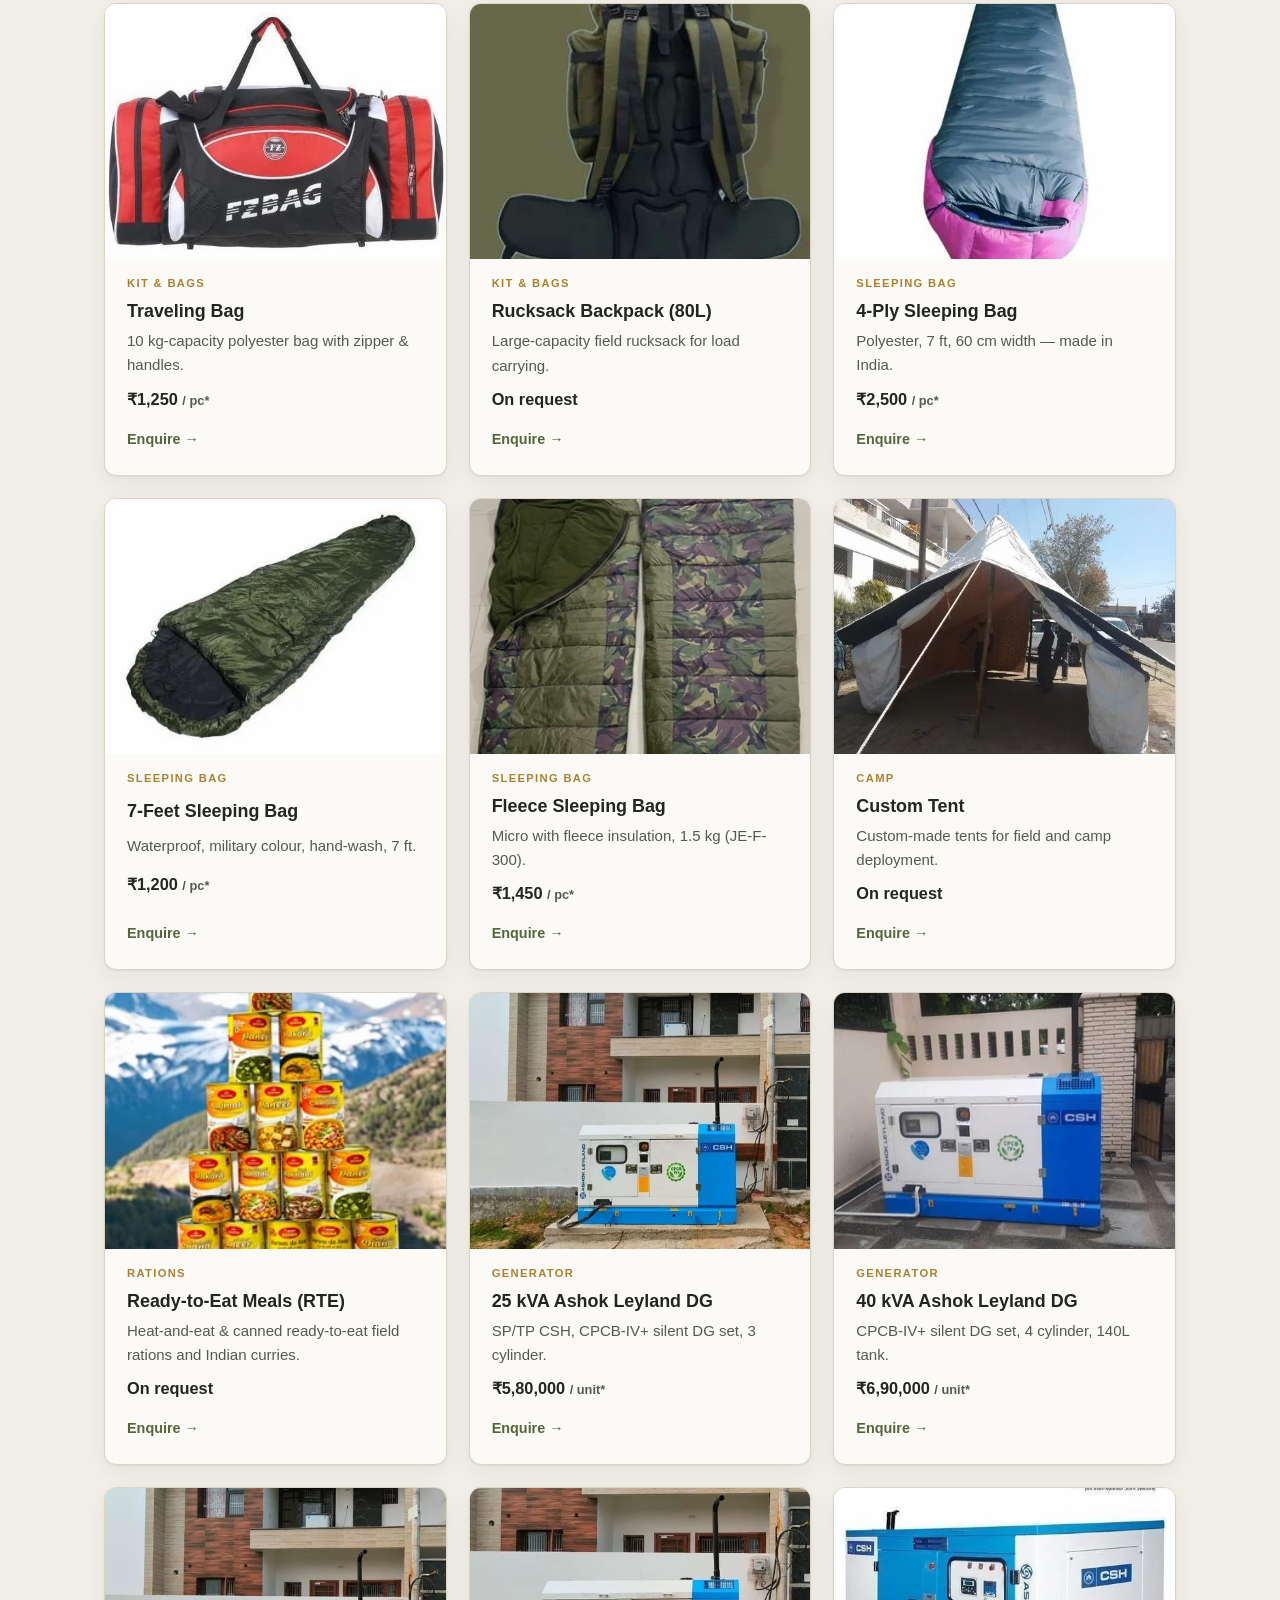
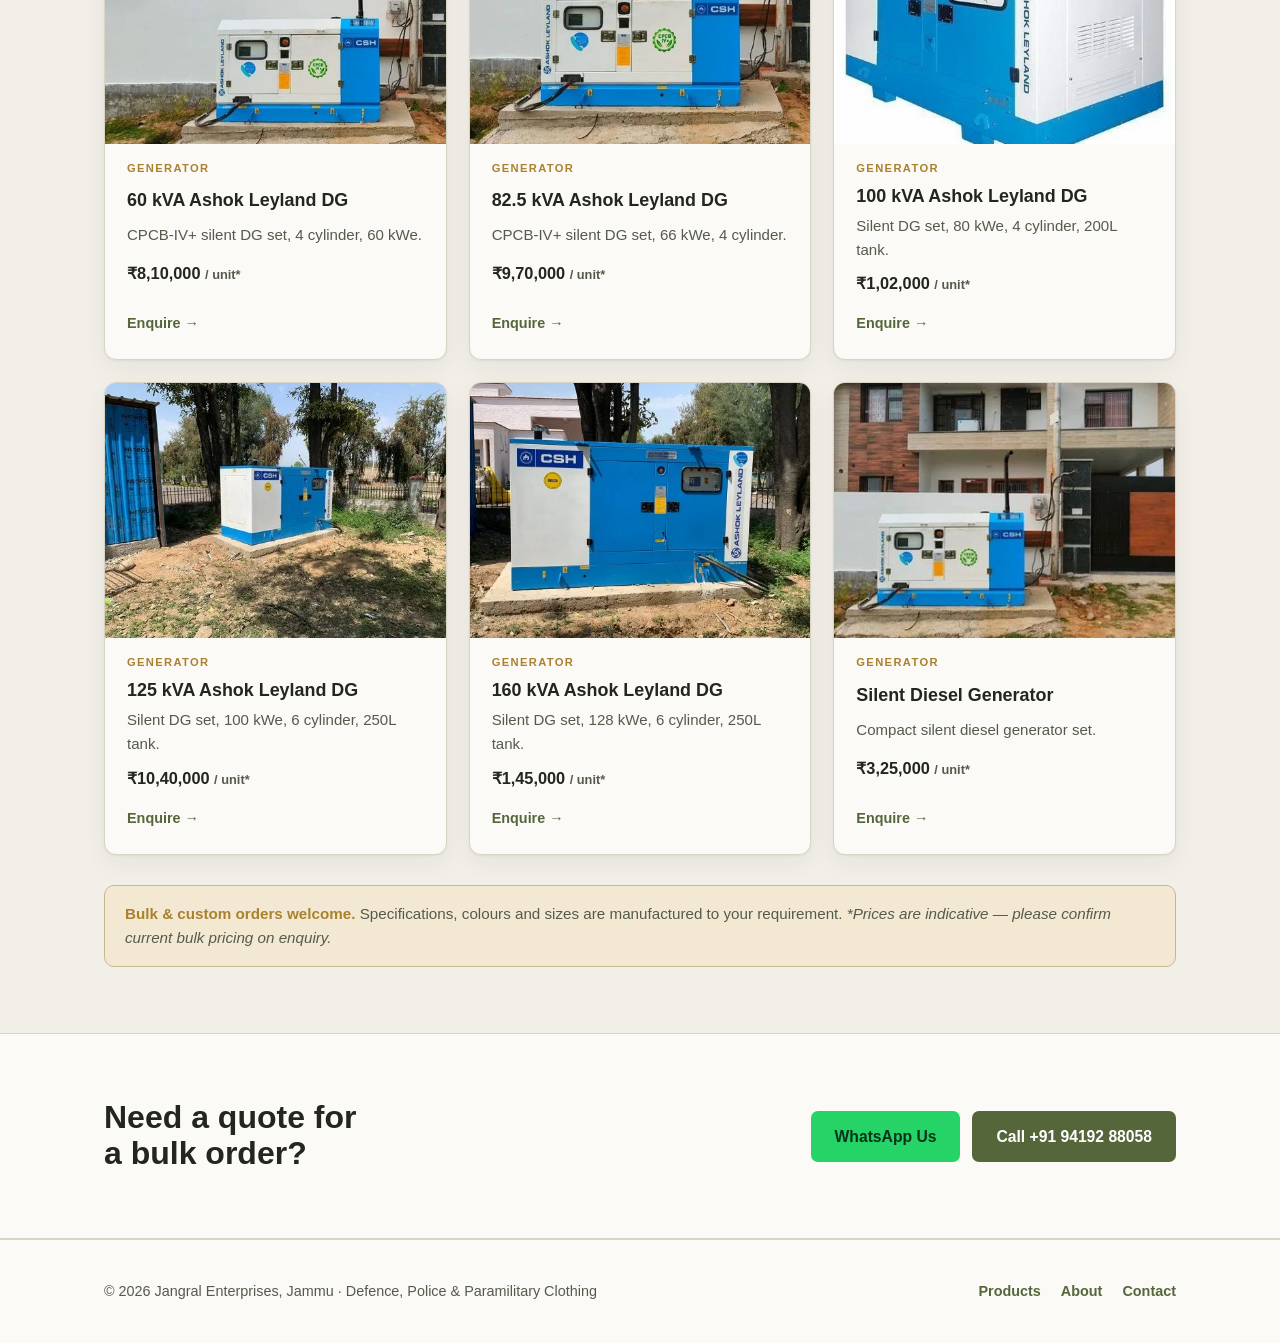
==== commit 77379f7f: "Polish: professional section headings; fix About whitespace (trusted-by chips + tighter logo) Co-Aut" ====
--- a/index.html
+++ b/index.html
@@ -46,8 +46,8 @@
   <section style="padding-bottom:40px;">
     <div class="wrap">
       <div class="sec-head" style="margin-bottom:26px;">
-        <span class="eyebrow">Browse by Category</span>
-        <h2>Jump straight to what you need</h2>
+        <span class="eyebrow">Our Range</span>
+        <h2>Browse by category</h2>
       </div>
       <div class="cat-tiles" id="catTiles">
         <button class="cat-tile" data-filter="prot">
@@ -98,8 +98,8 @@
   <section id="products" style="padding-top:20px;">
     <div class="wrap">
       <div class="sec-head">
-        <span class="eyebrow">Our Products</span>
-        <h2>The full range</h2>
+        <span class="eyebrow">Product Catalogue</span>
+        <h2>All products</h2>
         <p>Filter by category. Every item is manufactured to order in your required colours, sizes and specifications. Tap a photo to zoom, or <strong>Enquire</strong> to message us on WhatsApp. <em>Prices are indicative — confirm current bulk pricing on enquiry.</em></p>
       </div>
 
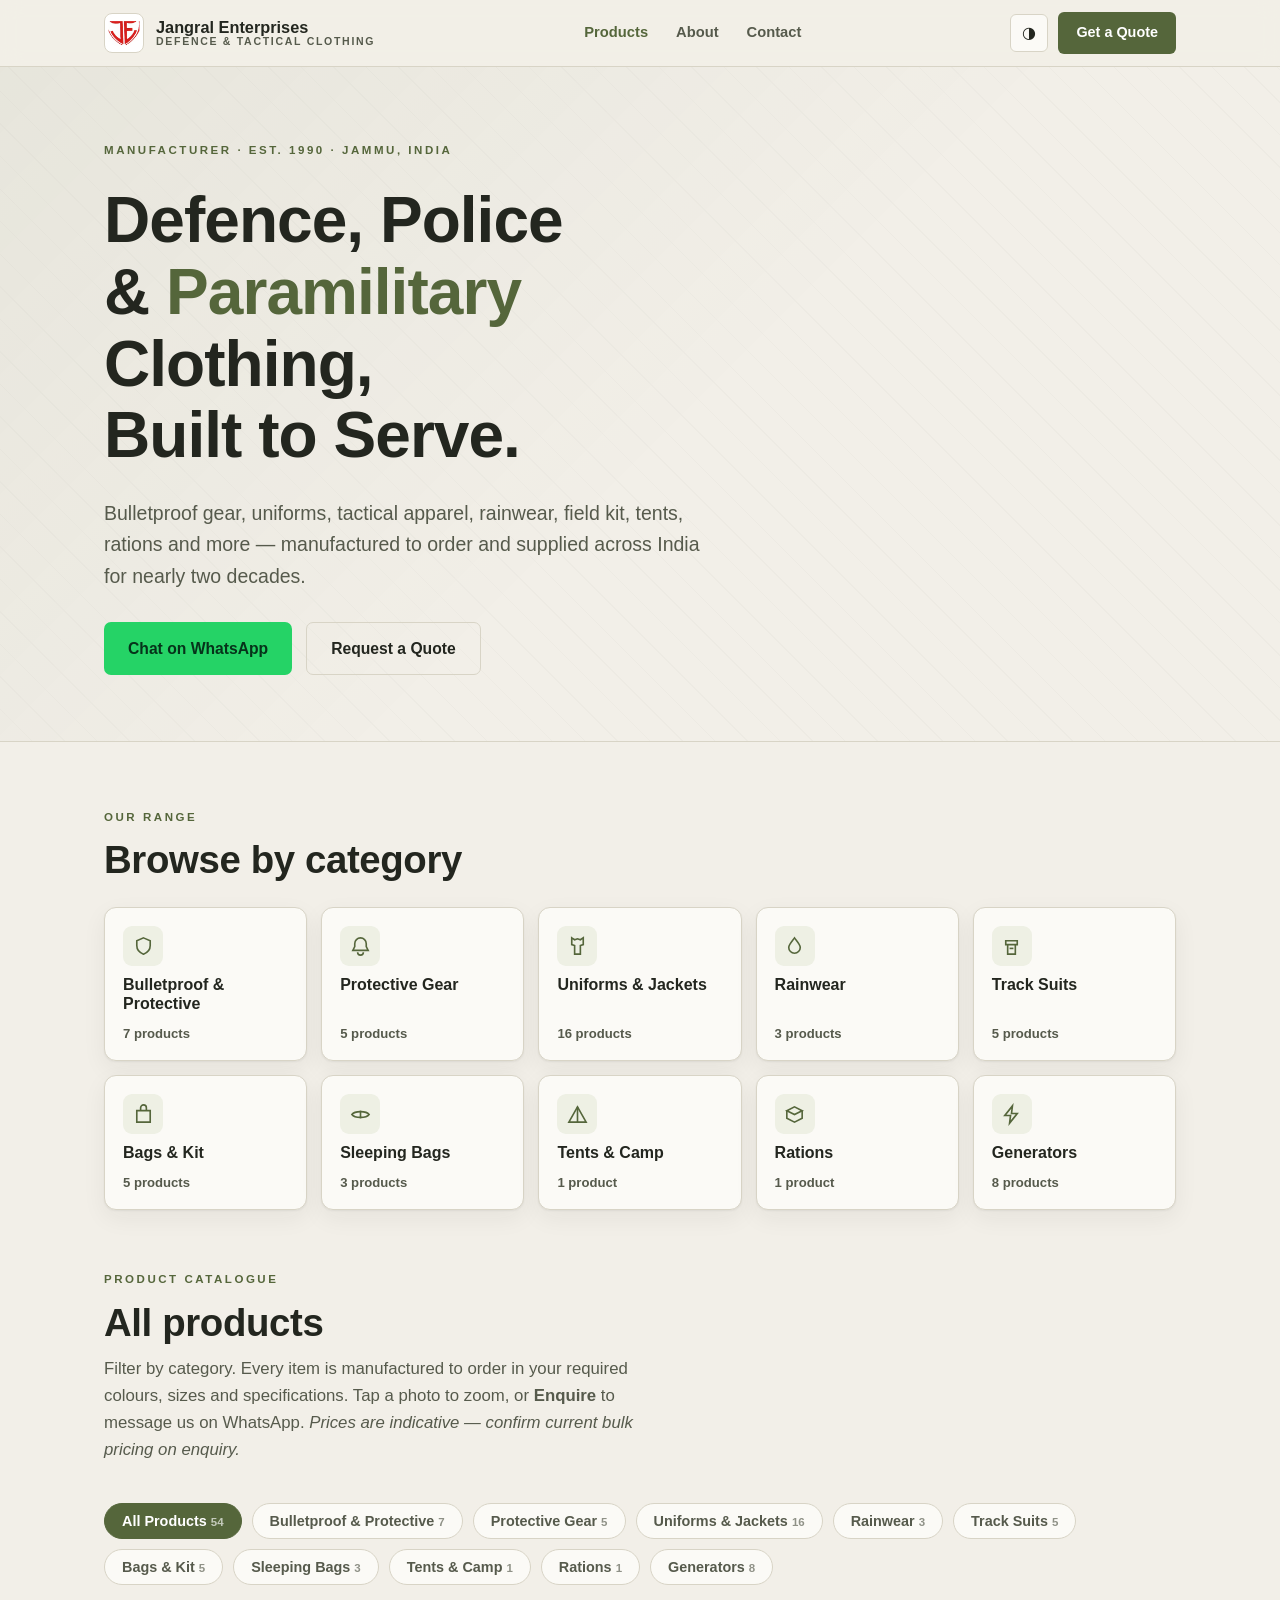
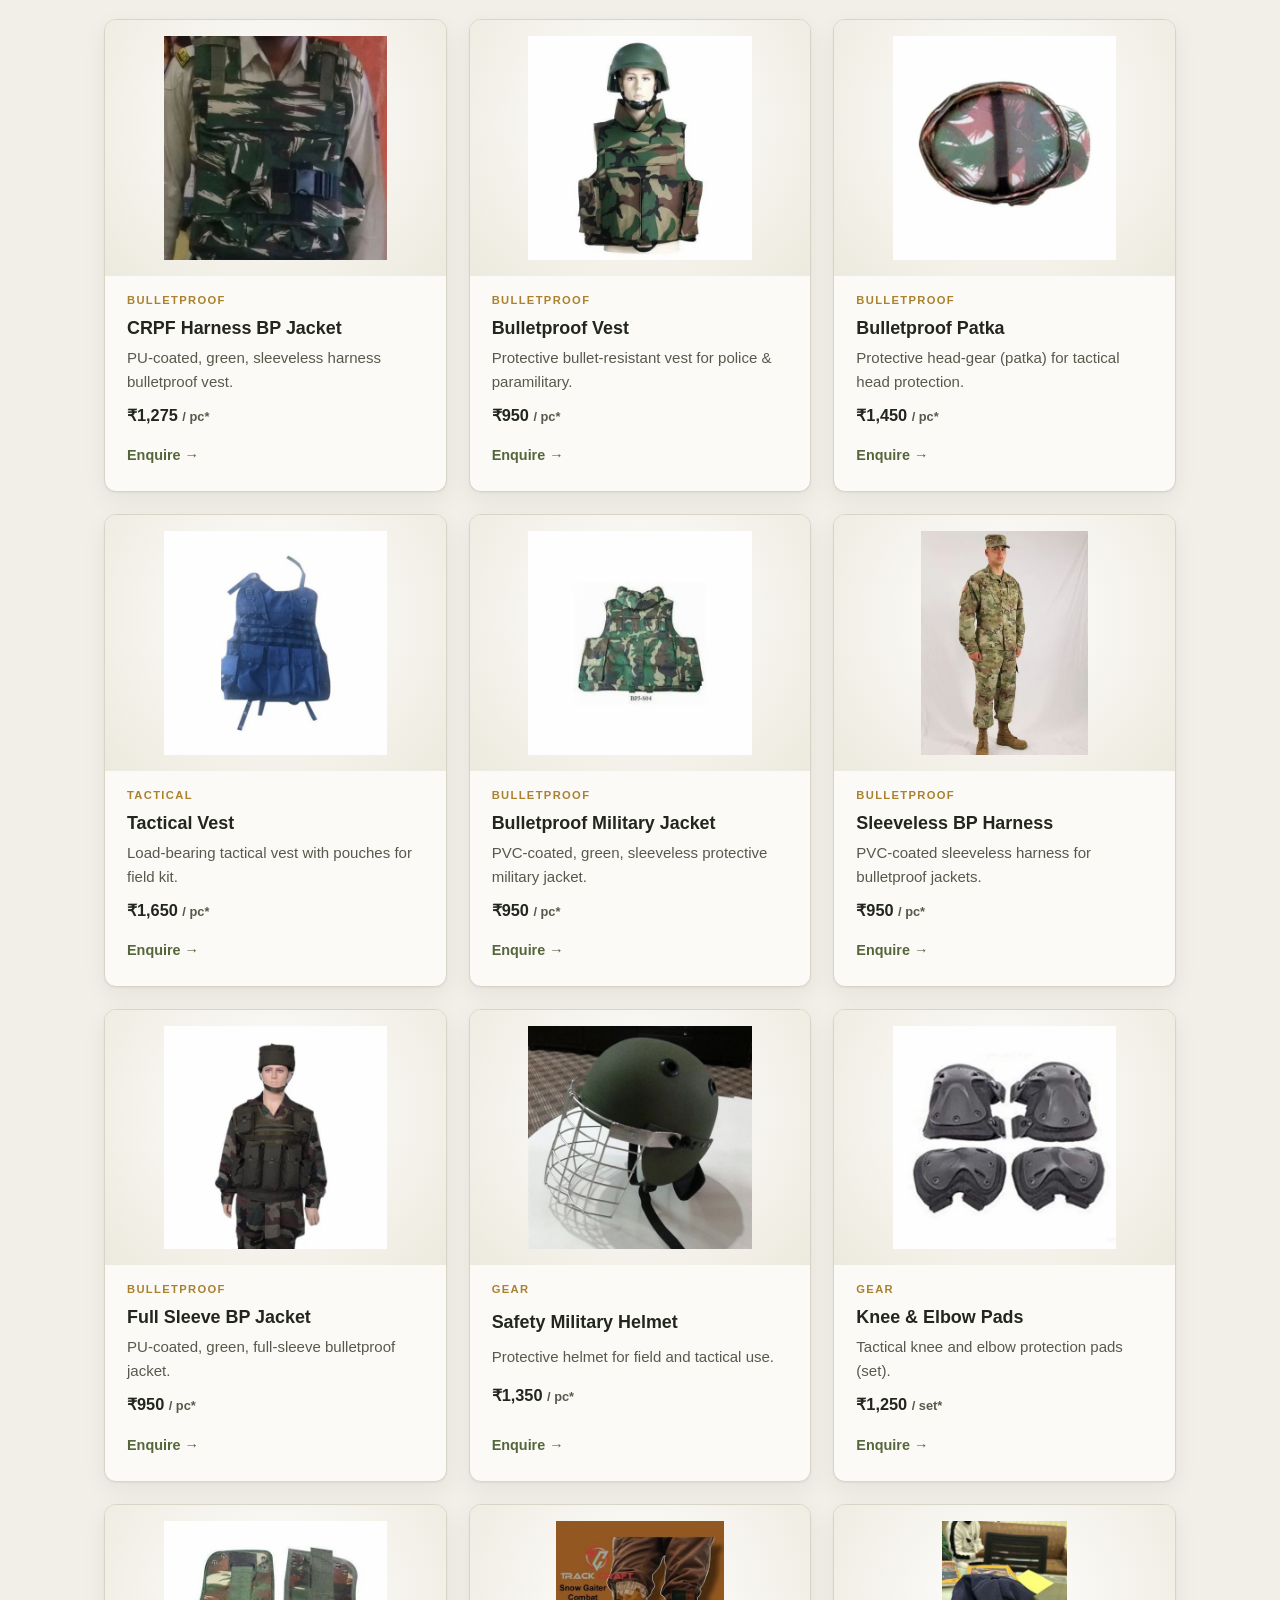
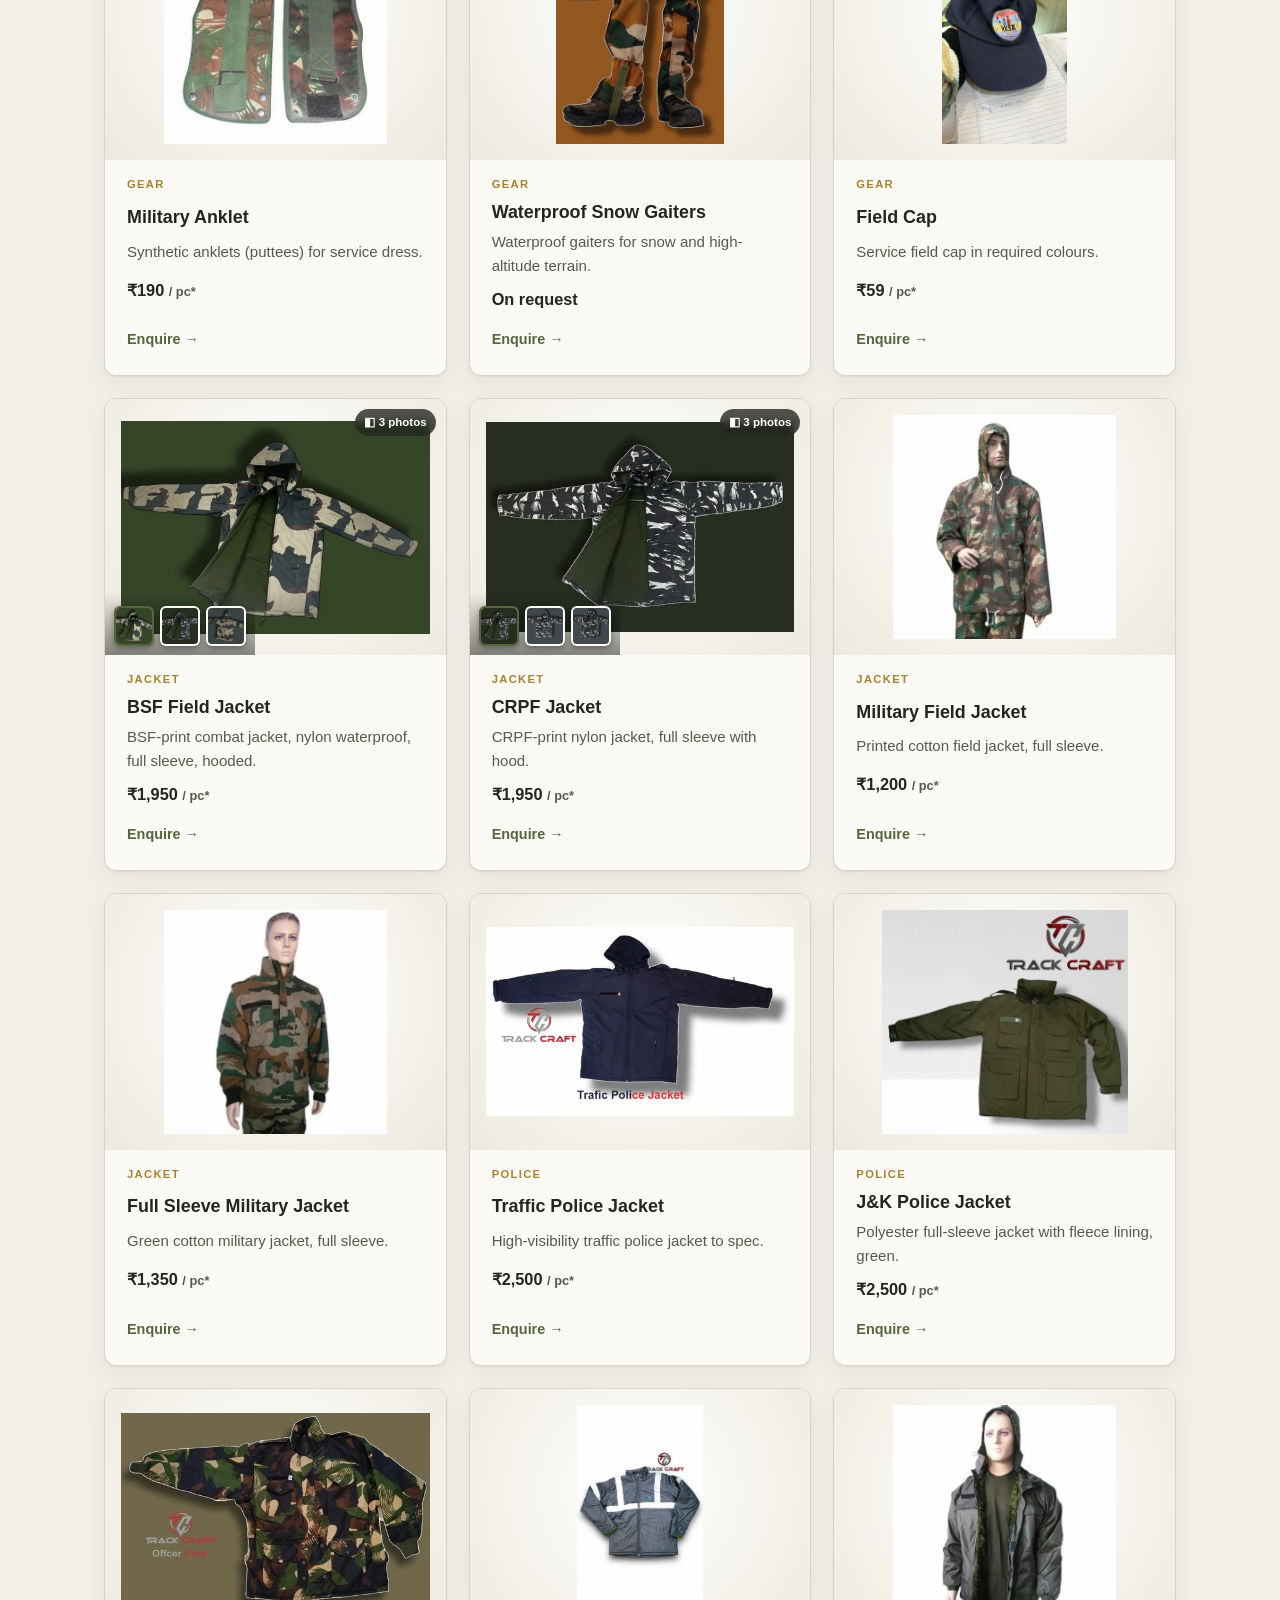
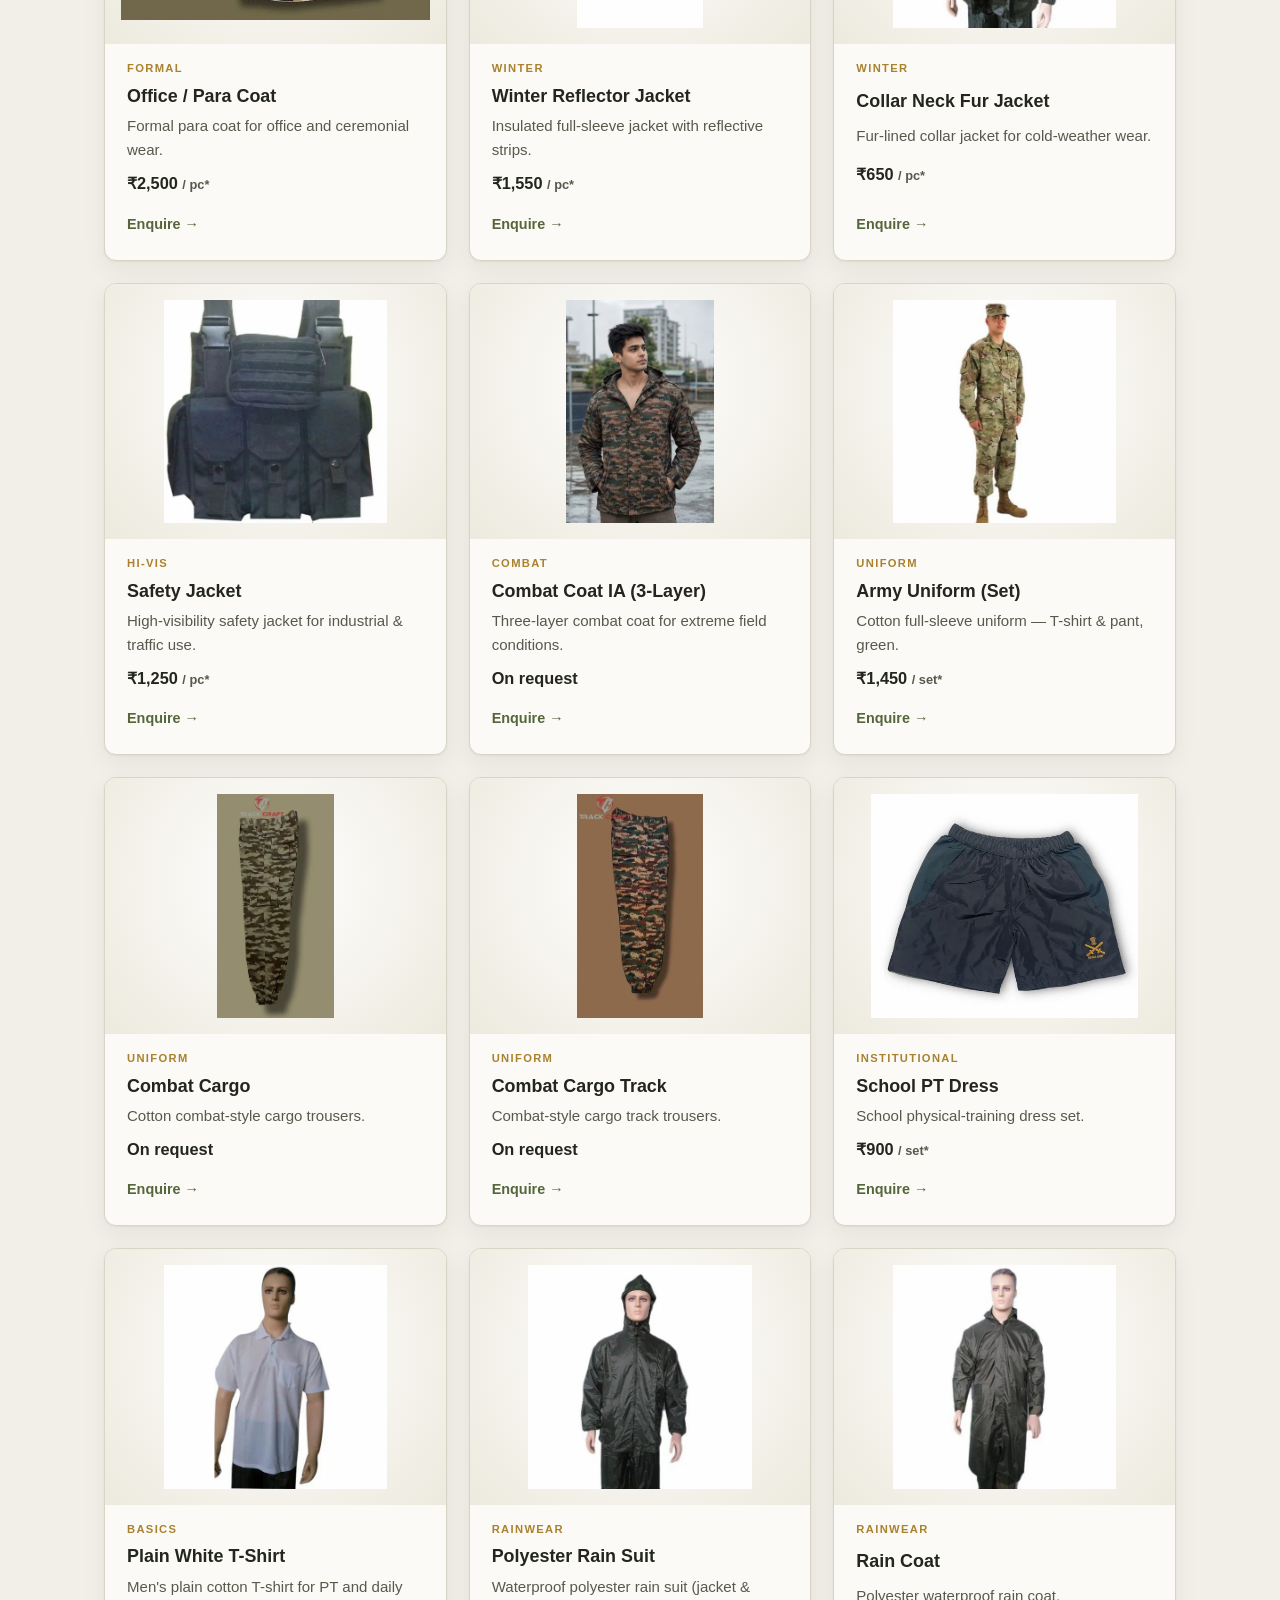
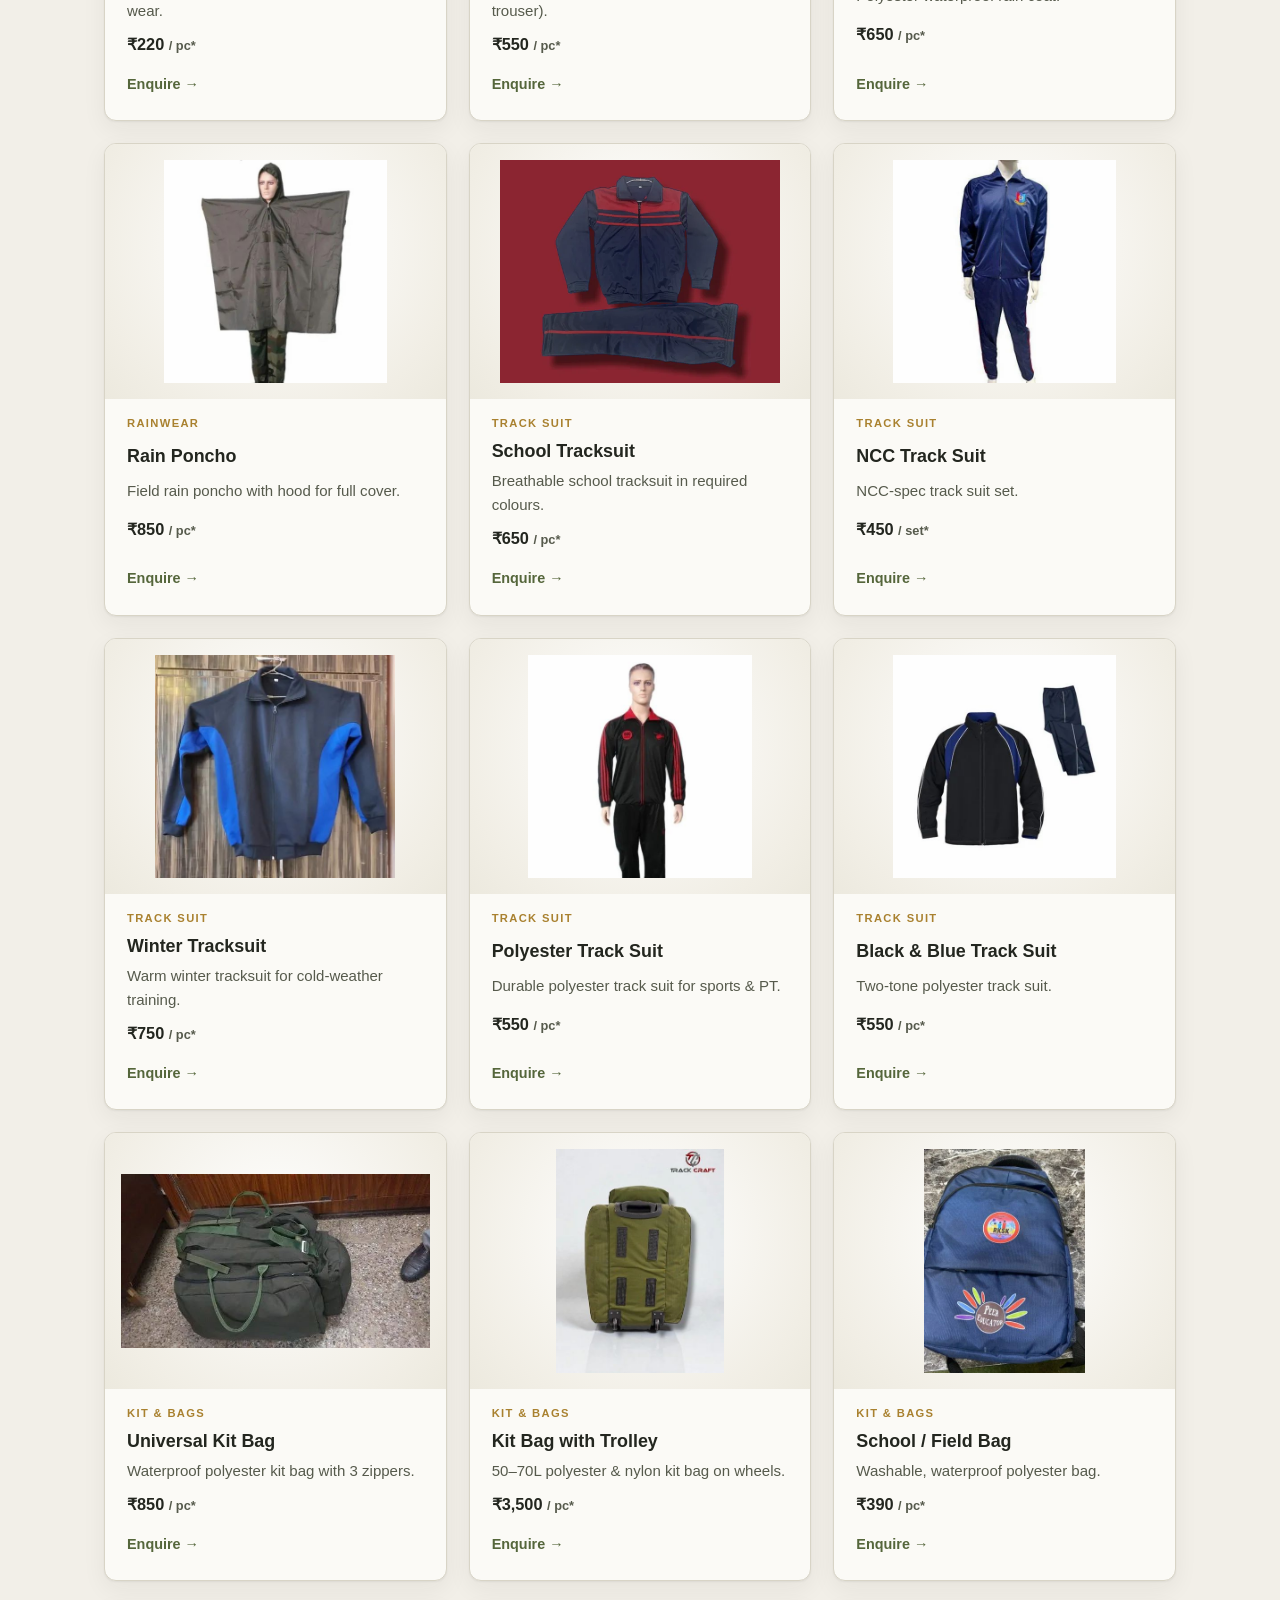
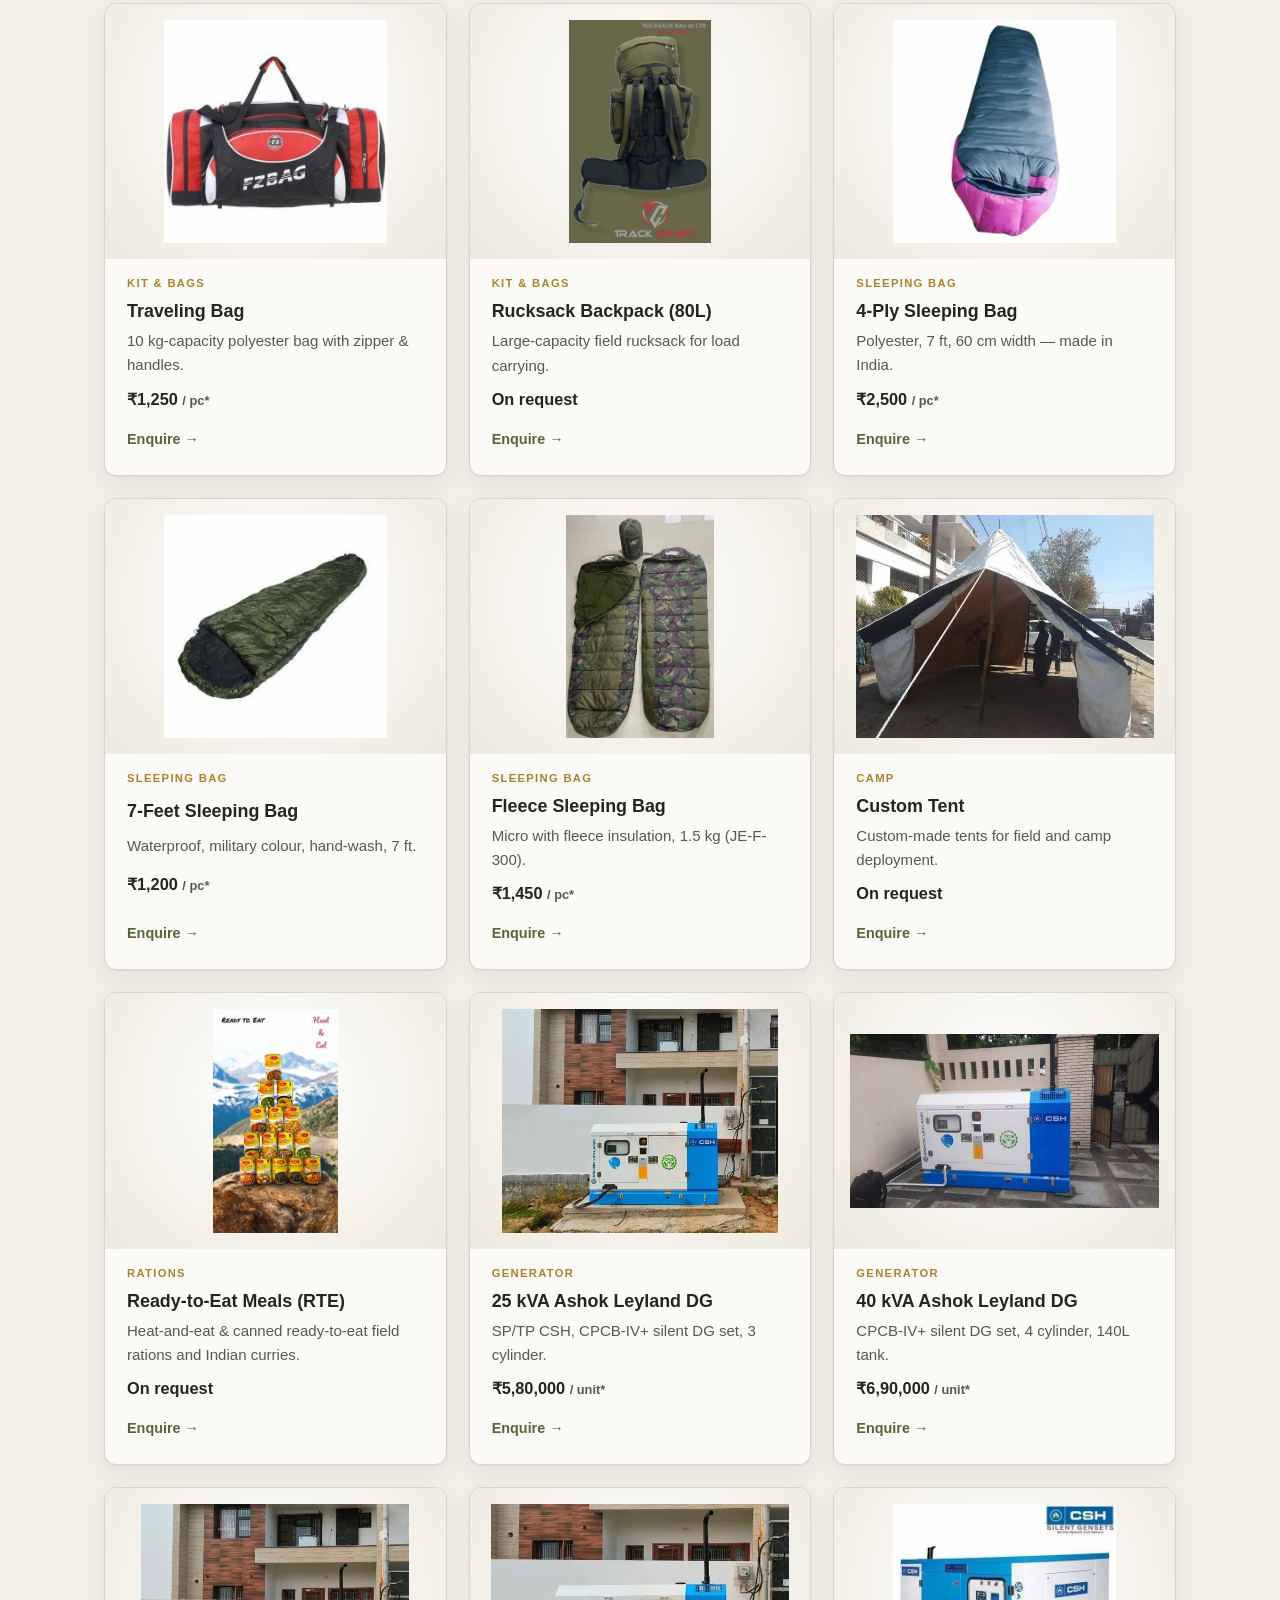
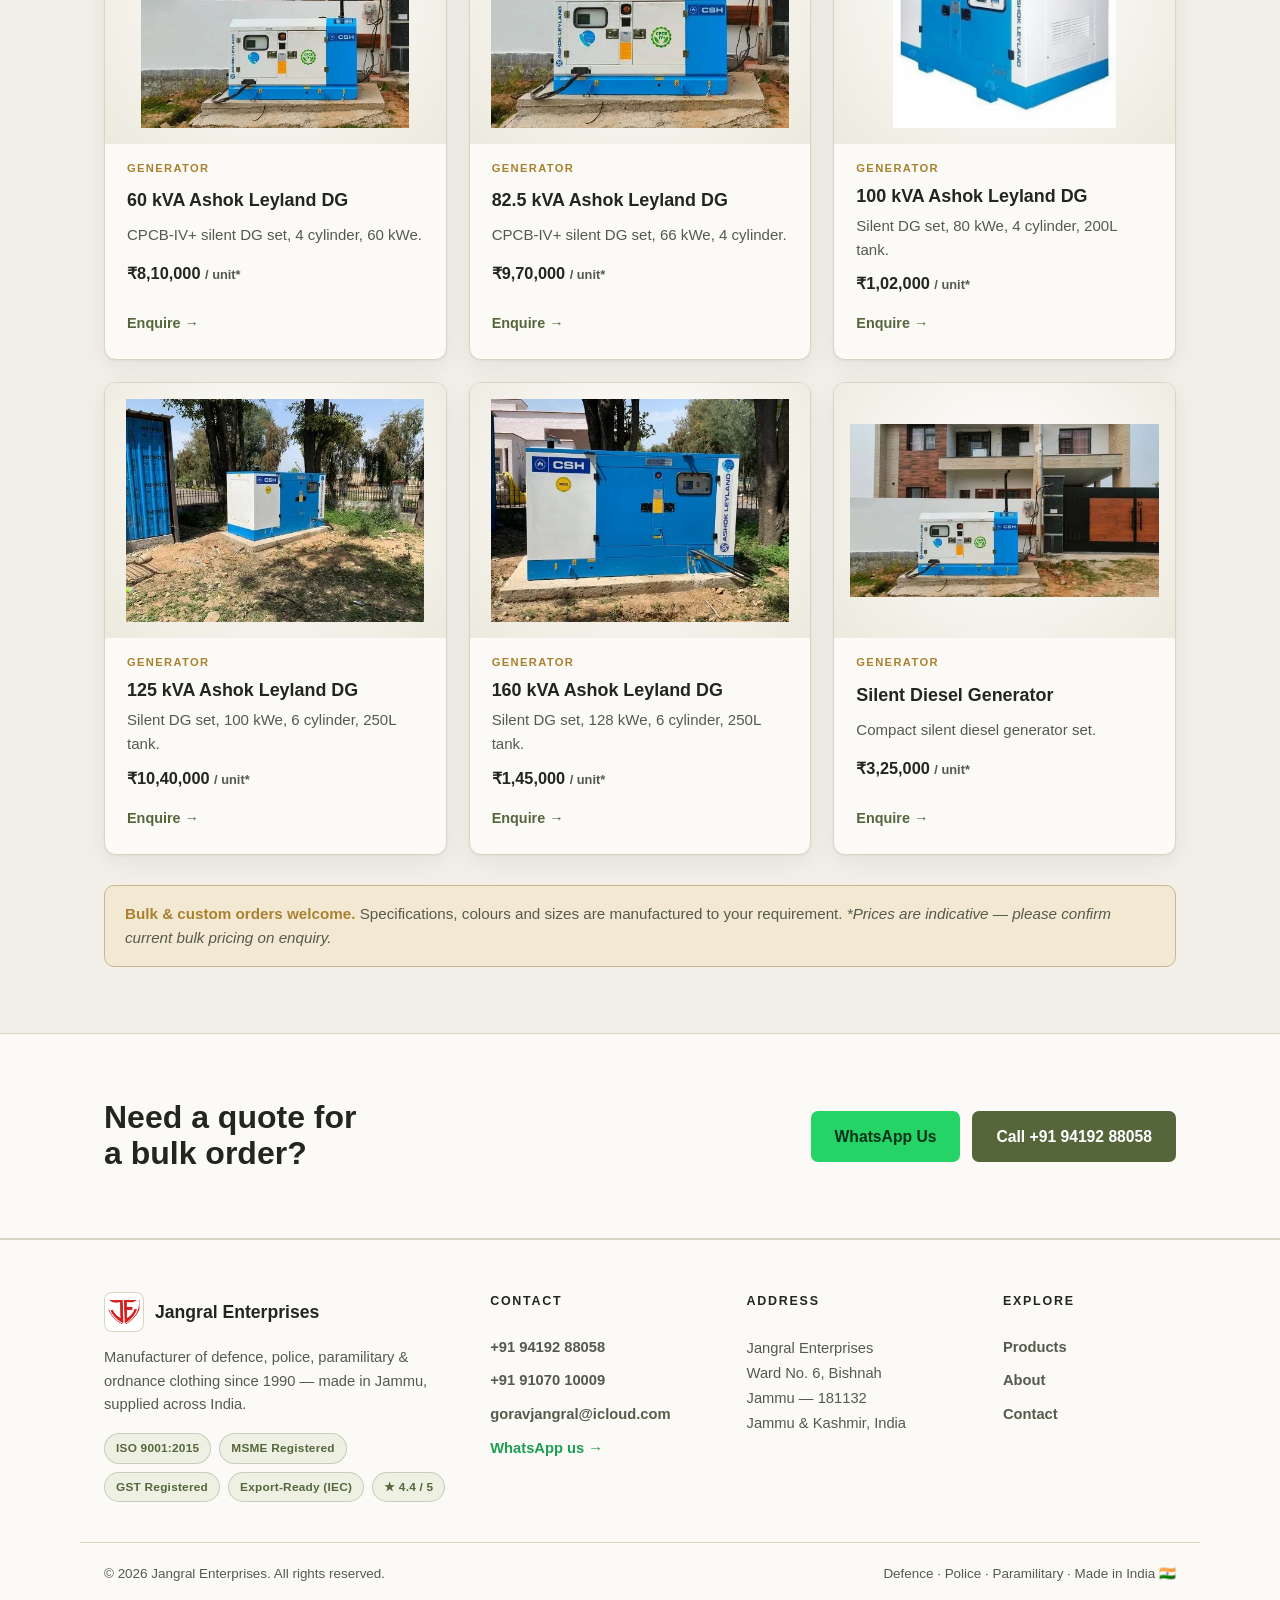
==== commit f67e7c91: "Richer footer (address, phone, credentials badges) + uniform product-photo stage for grid consistenc" ====
--- a/index.html
+++ b/index.html
@@ -391,14 +391,40 @@
 
 </main>
 
-<footer>
-  <div class="wrap foot-inner">
-    <div>© <span id="yr">2026</span> Jangral Enterprises, Jammu · Defence, Police &amp; Paramilitary Clothing</div>
-    <div class="foot-nav">
+<footer class="site-footer">
+  <div class="wrap footer-grid">
+    <div class="f-brand">
+      <div class="f-logo"><img src="images/logo-mark.png" alt="Jangral Enterprises logo" /><span>Jangral Enterprises</span></div>
+      <p>Manufacturer of defence, police, paramilitary &amp; ordnance clothing since 1990 — made in Jammu, supplied across India.</p>
+      <div class="f-badges">
+        <span class="f-badge">ISO 9001:2015</span>
+        <span class="f-badge">MSME Registered</span>
+        <span class="f-badge">GST Registered</span>
+        <span class="f-badge">Export-Ready (IEC)</span>
+        <span class="f-badge">★ 4.4 / 5</span>
+      </div>
+    </div>
+    <div class="f-col">
+      <h4>Contact</h4>
+      <a href="tel:+919419288058">+91 94192 88058</a>
+      <a href="tel:+919107010009">+91 91070 10009</a>
+      <a href="mailto:goravjangral@icloud.com">goravjangral@icloud.com</a>
+      <a class="f-wa" href="https://wa.me/919419288058?text=Hello%20Jangral%20Enterprises%2C%20I%27d%20like%20to%20enquire." target="_blank" rel="noopener">WhatsApp us →</a>
+    </div>
+    <div class="f-col">
+      <h4>Address</h4>
+      <p>Jangral Enterprises<br />Ward No. 6, Bishnah<br />Jammu — 181132<br />Jammu &amp; Kashmir, India</p>
+    </div>
+    <div class="f-col">
+      <h4>Explore</h4>
       <a href="index.html">Products</a>
       <a href="about.html">About</a>
       <a href="contact.html">Contact</a>
     </div>
+  </div>
+  <div class="wrap f-bottom">
+    <span>© <span id="yr">2026</span> Jangral Enterprises. All rights reserved.</span>
+    <span>Defence · Police · Paramilitary · Made in India 🇮🇳</span>
   </div>
 </footer>
 
--- a/style.css
+++ b/style.css
@@ -211,9 +211,10 @@
   transition: transform .14s ease, border-color .14s ease;
 }
 .pcard:hover { transform: translateY(-4px); border-color: color-mix(in srgb, var(--accent) 40%, var(--line)); }
-.pcard .photo { aspect-ratio: 4 / 3; background: var(--surface-2); overflow: hidden; }
-.pcard .photo img { width: 100%; height: 100%; object-fit: cover; transition: transform .3s ease; }
-.pcard:hover .photo img { transform: scale(1.04); }
+.pcard .photo { aspect-ratio: 4 / 3; overflow: hidden;
+  background: radial-gradient(circle at 50% 40%, #ffffff 0%, #f1eee5 78%, #ece9de 100%); }
+.pcard .photo > img { width: 100%; height: 100%; object-fit: contain; padding: 16px; transition: transform .3s ease; }
+.pcard:hover .photo > img { transform: scale(1.04); }
 /* thumbnails overlay the bottom of the photo so all card bodies stay aligned */
 .pcard .photo .thumbs { position: absolute; left: 9px; bottom: 9px; z-index: 3; display: flex; gap: 6px; flex-wrap: wrap; }
 .pcard .photo .thumbs::before {
@@ -235,7 +236,7 @@
   display: inline-flex; align-items: center; gap: 4px; backdrop-filter: blur(4px);
 }
 .pcard .photo { position: relative; }
-.pcard .photo img { cursor: zoom-in; }
+.pcard .photo > img { cursor: zoom-in; }
 
 /* ---------- LIGHTBOX ---------- */
 .lightbox {
@@ -373,9 +374,24 @@
 .cta-inner .btns { display: flex; flex-wrap: wrap; gap: 12px; }
 
 /* ---------- FOOTER ---------- */
-footer { border-top: 1px solid var(--line); background: var(--surface); padding: 40px 0; color: var(--ink-soft); font-size: .9rem; }
-.foot-inner { display: flex; flex-wrap: wrap; gap: 16px; justify-content: space-between; align-items: center; }
-.foot-inner a { color: var(--accent); text-decoration: none; font-weight: 600; }
-.foot-nav { display: flex; gap: 20px; flex-wrap: wrap; }
+.site-footer { border-top: 1px solid var(--line); background: var(--surface); color: var(--ink-soft); font-size: .92rem; }
+.footer-grid { display: grid; grid-template-columns: 1.6fr 1fr 1fr 0.8fr; gap: 40px; padding: 52px 24px 40px; }
+@media (max-width: 860px) { .footer-grid { grid-template-columns: 1fr 1fr; gap: 32px; } }
+@media (max-width: 520px) { .footer-grid { grid-template-columns: 1fr; gap: 28px; } }
+.f-brand .f-logo { display: flex; align-items: center; gap: 11px; margin-bottom: 14px; }
+.f-brand .f-logo img { width: 40px; height: 40px; border-radius: 8px; background: #fff; padding: 3px; border: 1px solid var(--line); }
+.f-brand .f-logo span { font-weight: 800; font-size: 1.1rem; color: var(--ink); }
+.f-brand p { max-width: 42ch; line-height: 1.6; }
+.f-badges { display: flex; flex-wrap: wrap; gap: 8px; margin-top: 16px; }
+.f-badge { font-size: .74rem; font-weight: 700; letter-spacing: .02em; padding: 5px 11px; border-radius: 100px;
+  background: var(--accent-soft); color: var(--accent); border: 1px solid color-mix(in srgb, var(--accent) 25%, transparent); }
+.f-col h4 { font-size: .78rem; text-transform: uppercase; letter-spacing: .14em; color: var(--ink); font-weight: 700; margin: 0 0 14px; }
+.f-col { display: flex; flex-direction: column; gap: 10px; align-items: flex-start; }
+.f-col a { color: var(--ink-soft); text-decoration: none; font-weight: 600; }
+.f-col a:hover { color: var(--accent); }
+.f-col p { line-height: 1.7; margin: 0; }
+.f-col .f-wa { color: #1f9d55; }
+.f-bottom { display: flex; flex-wrap: wrap; gap: 12px; justify-content: space-between; align-items: center;
+  border-top: 1px solid var(--line); padding: 20px 24px; font-size: .84rem; }
 
 :focus-visible { outline: 2px solid var(--accent); outline-offset: 3px; border-radius: 4px; }
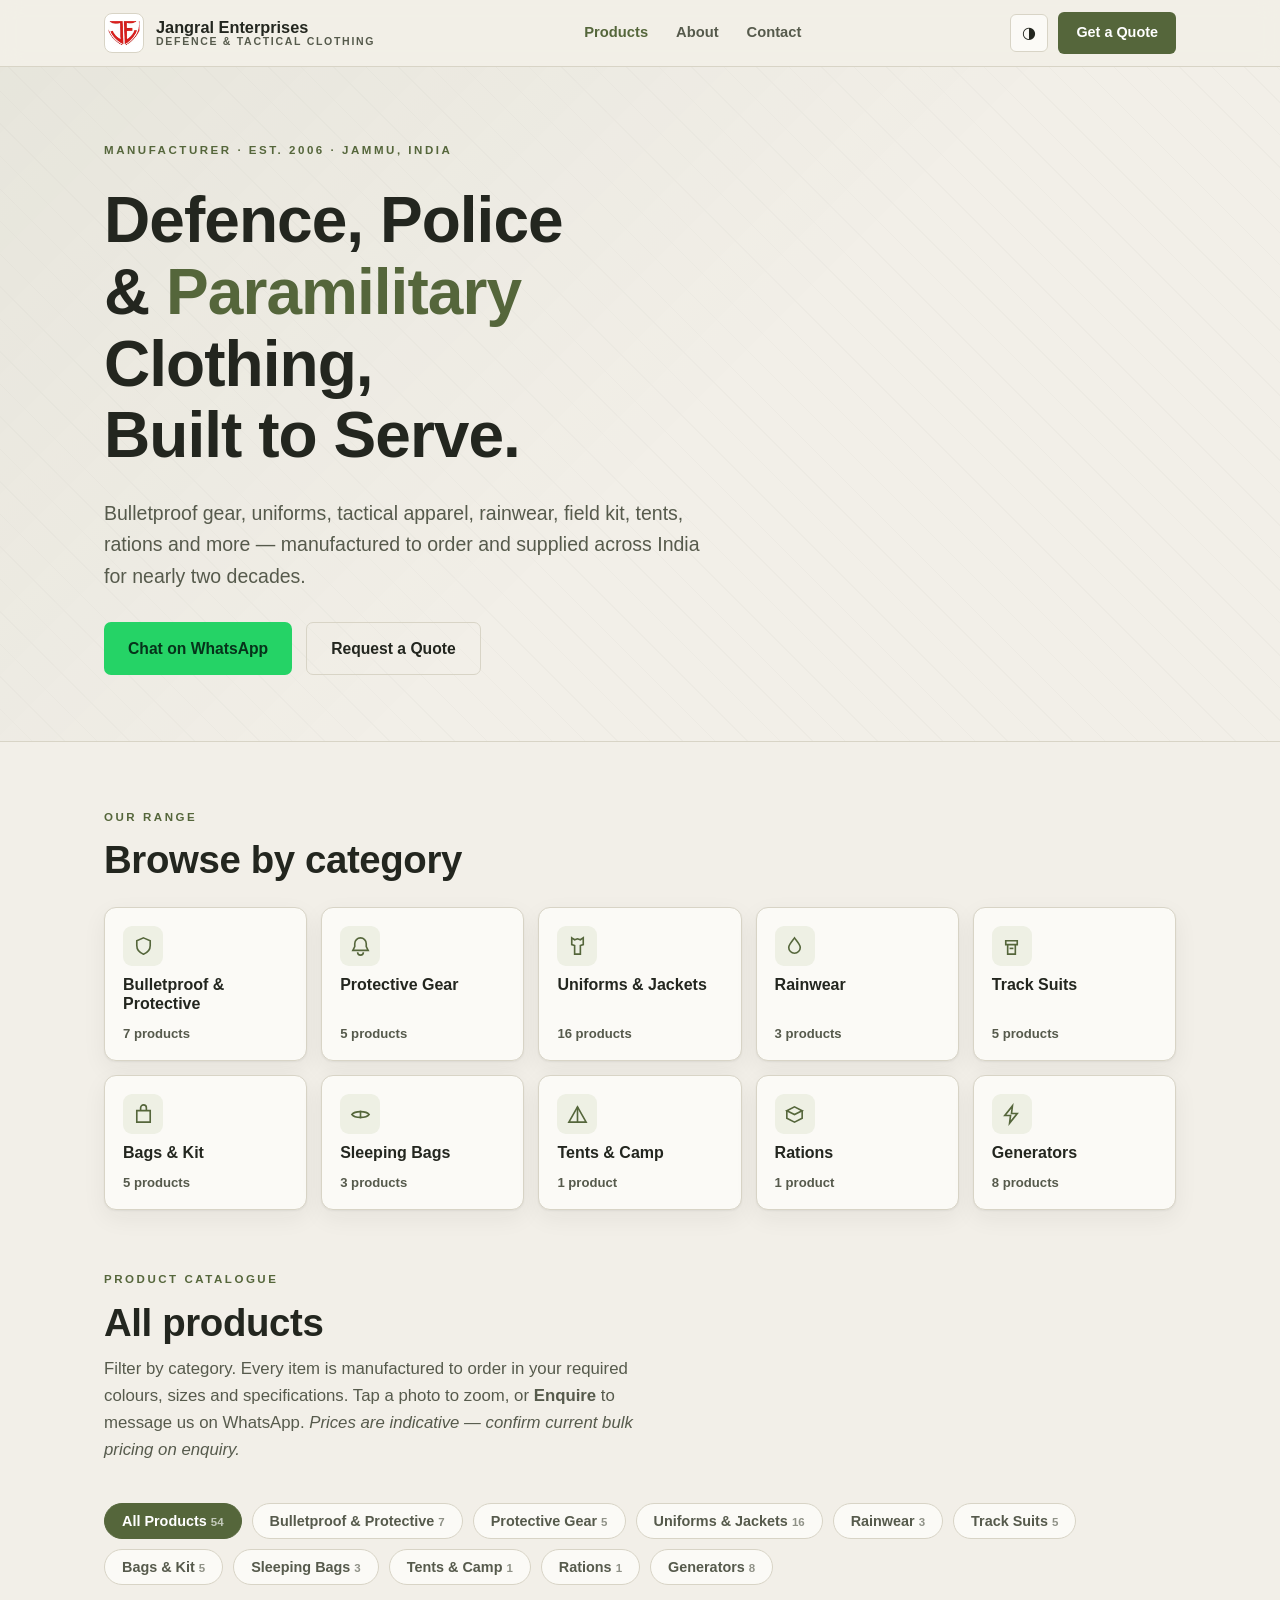
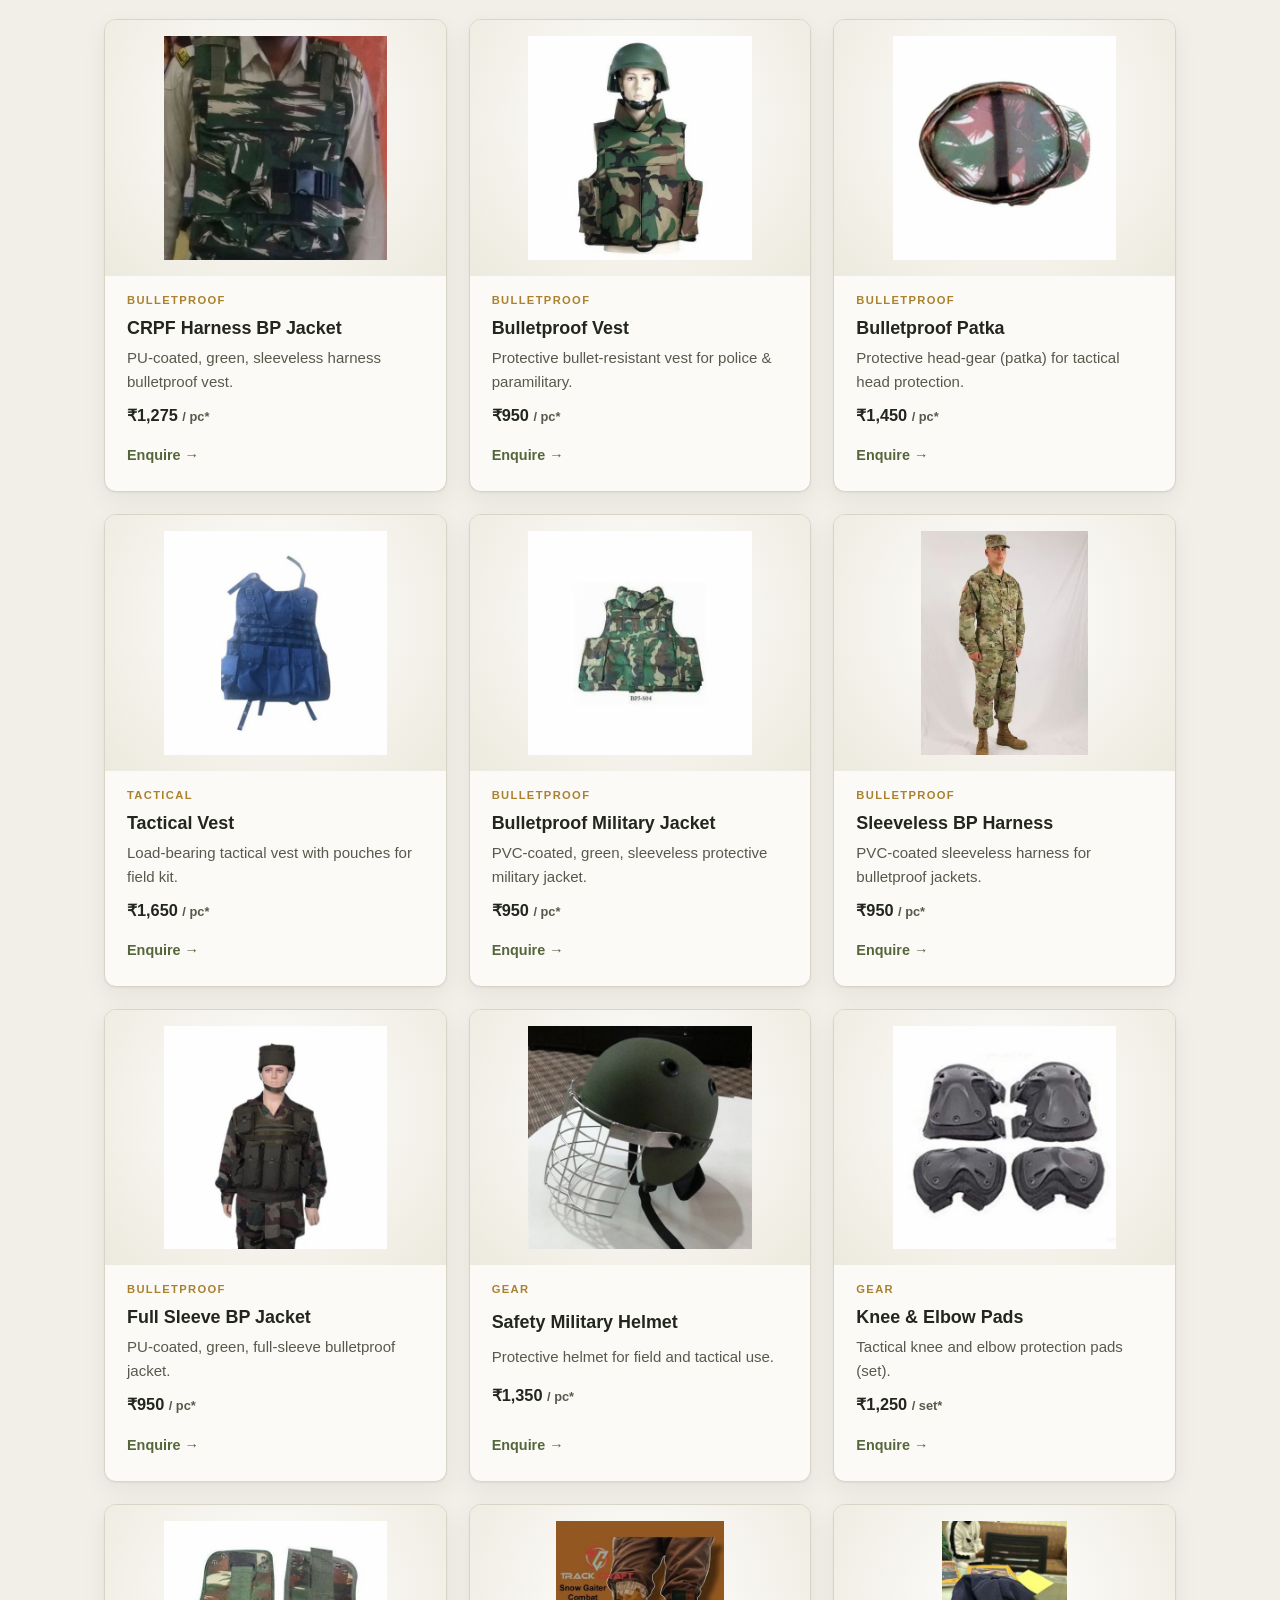
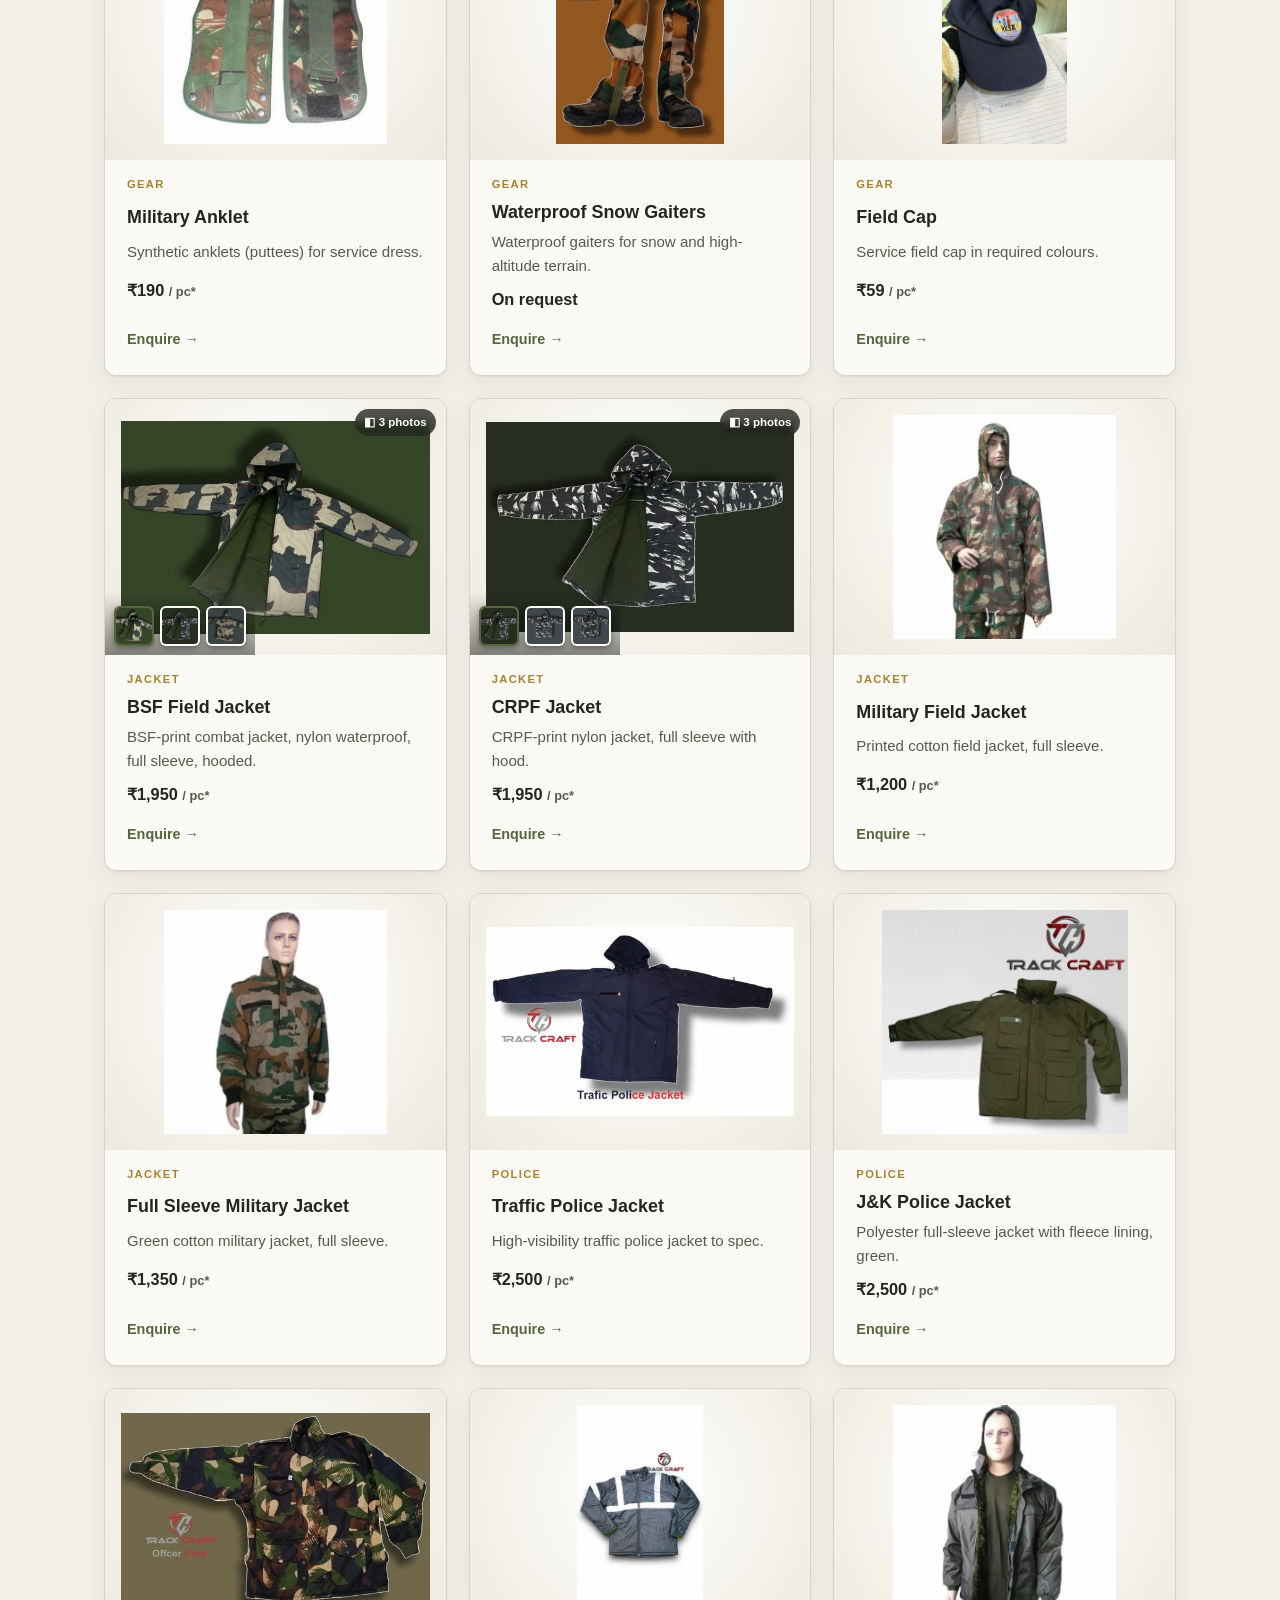
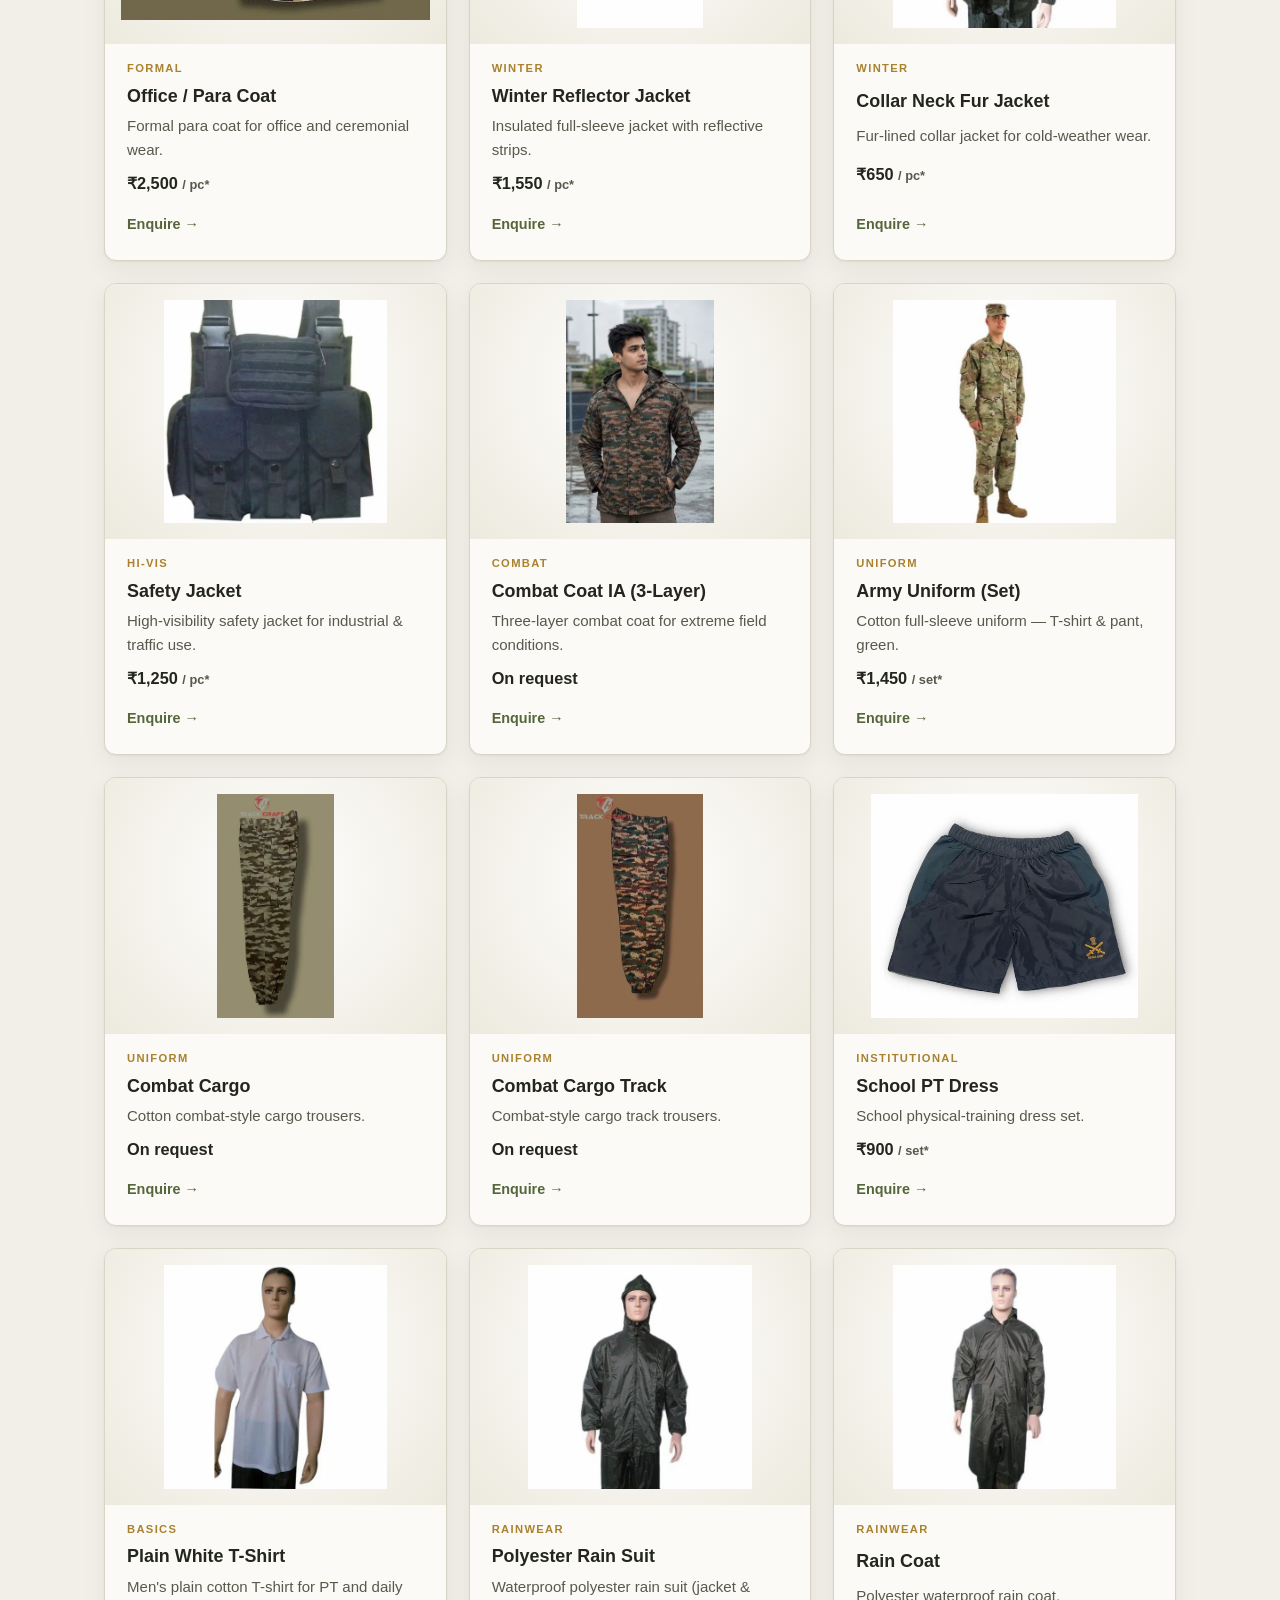
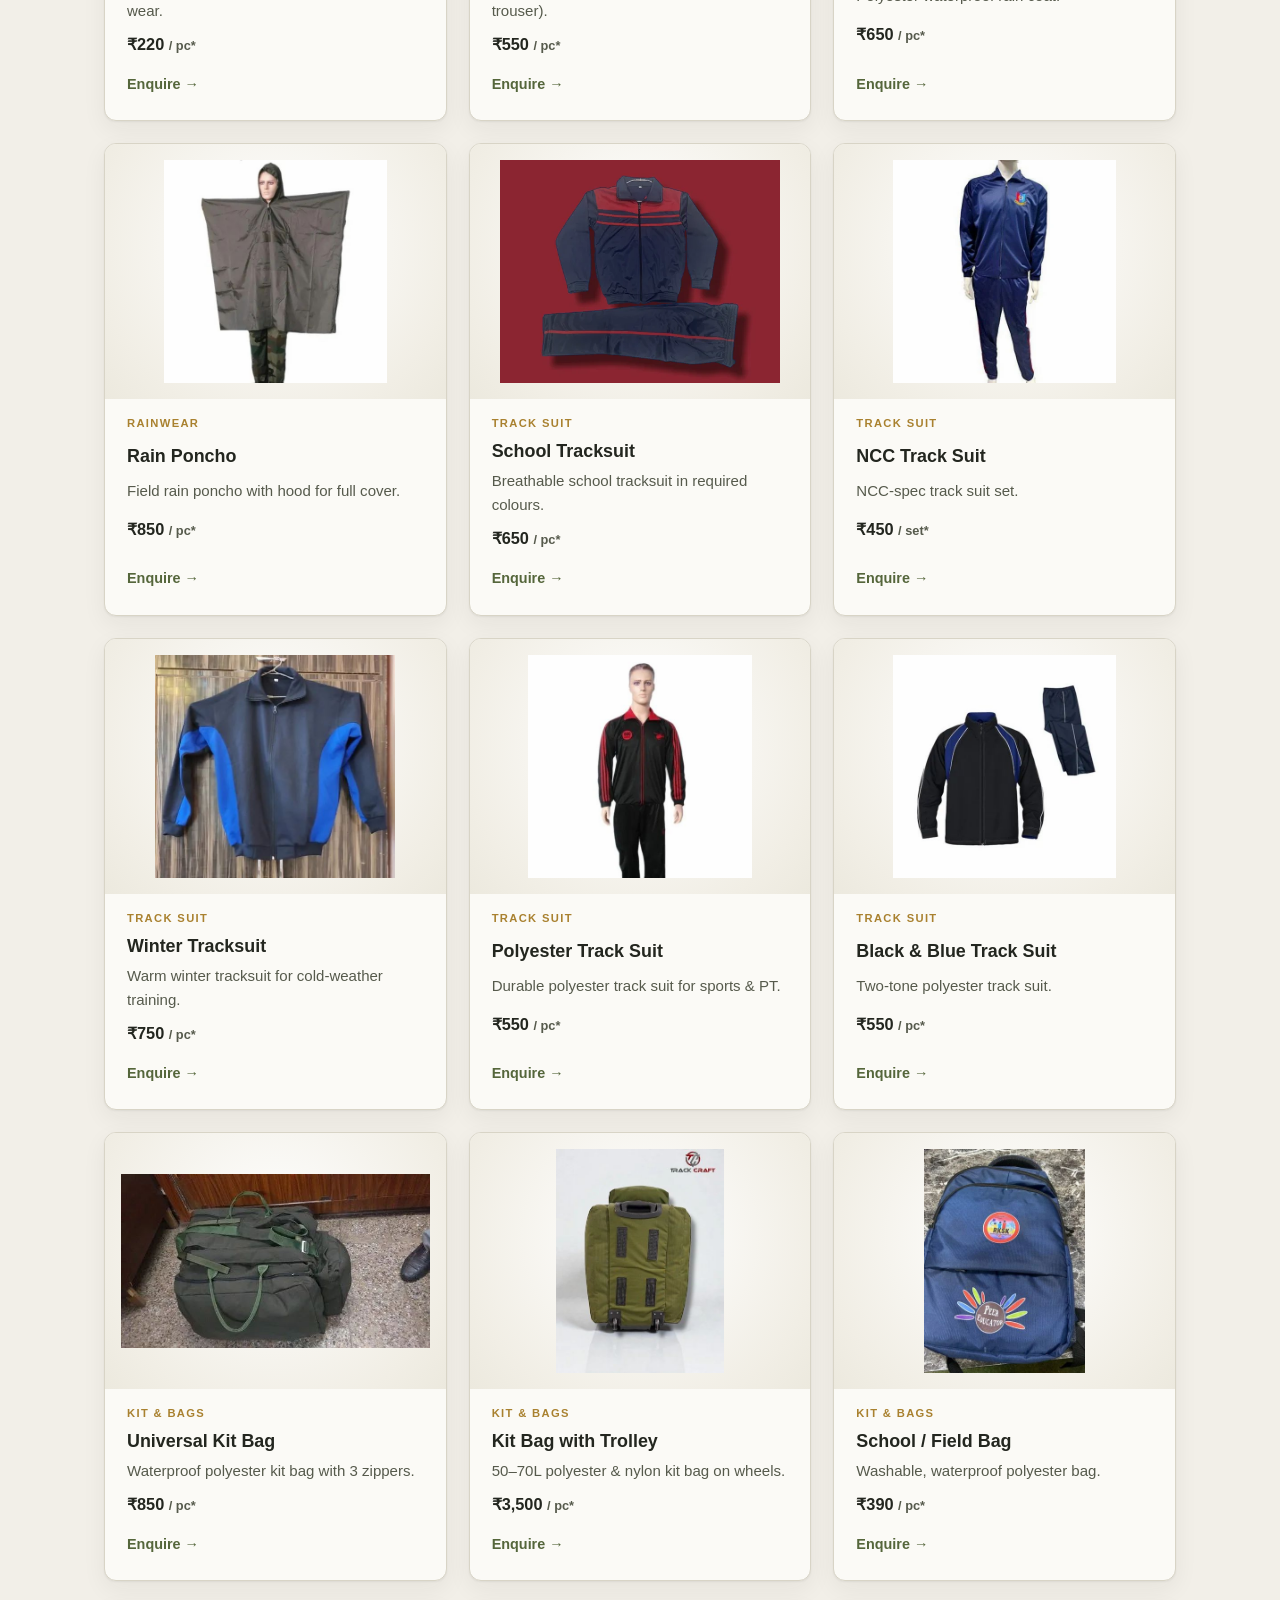
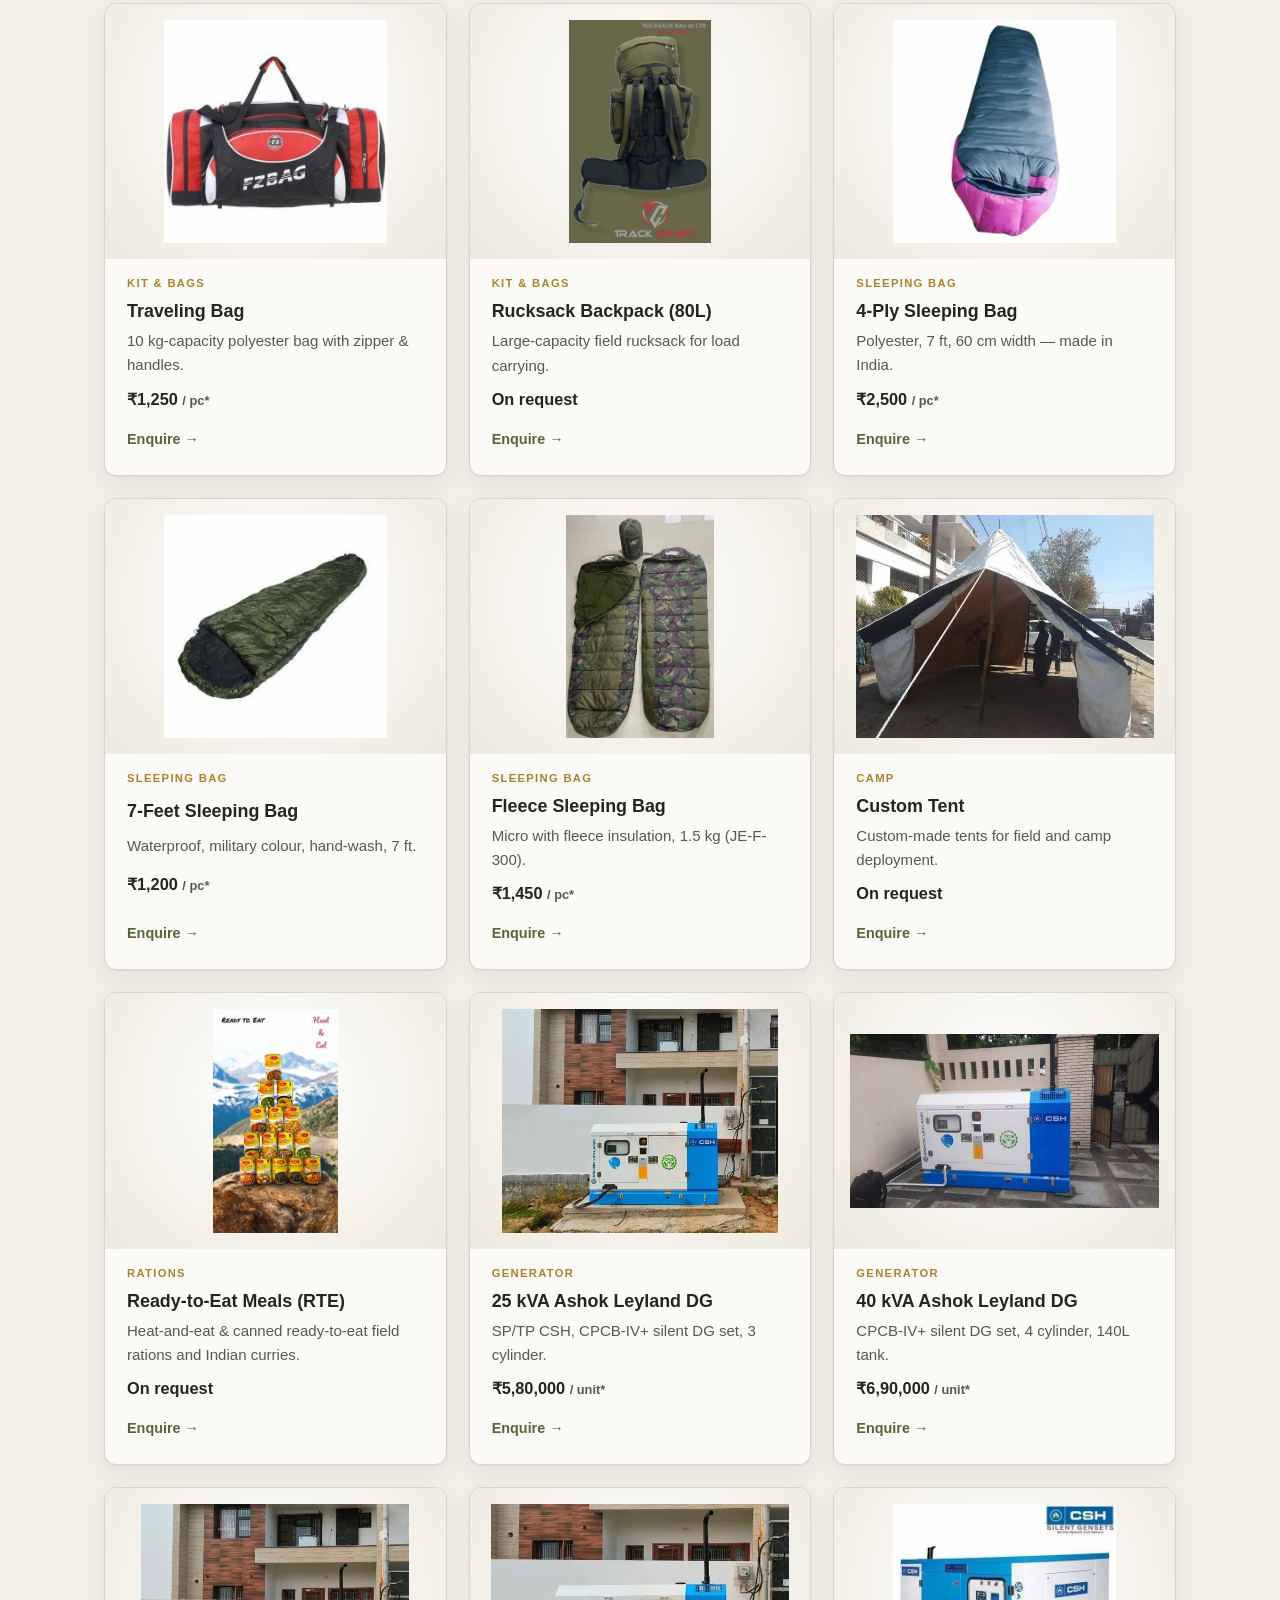
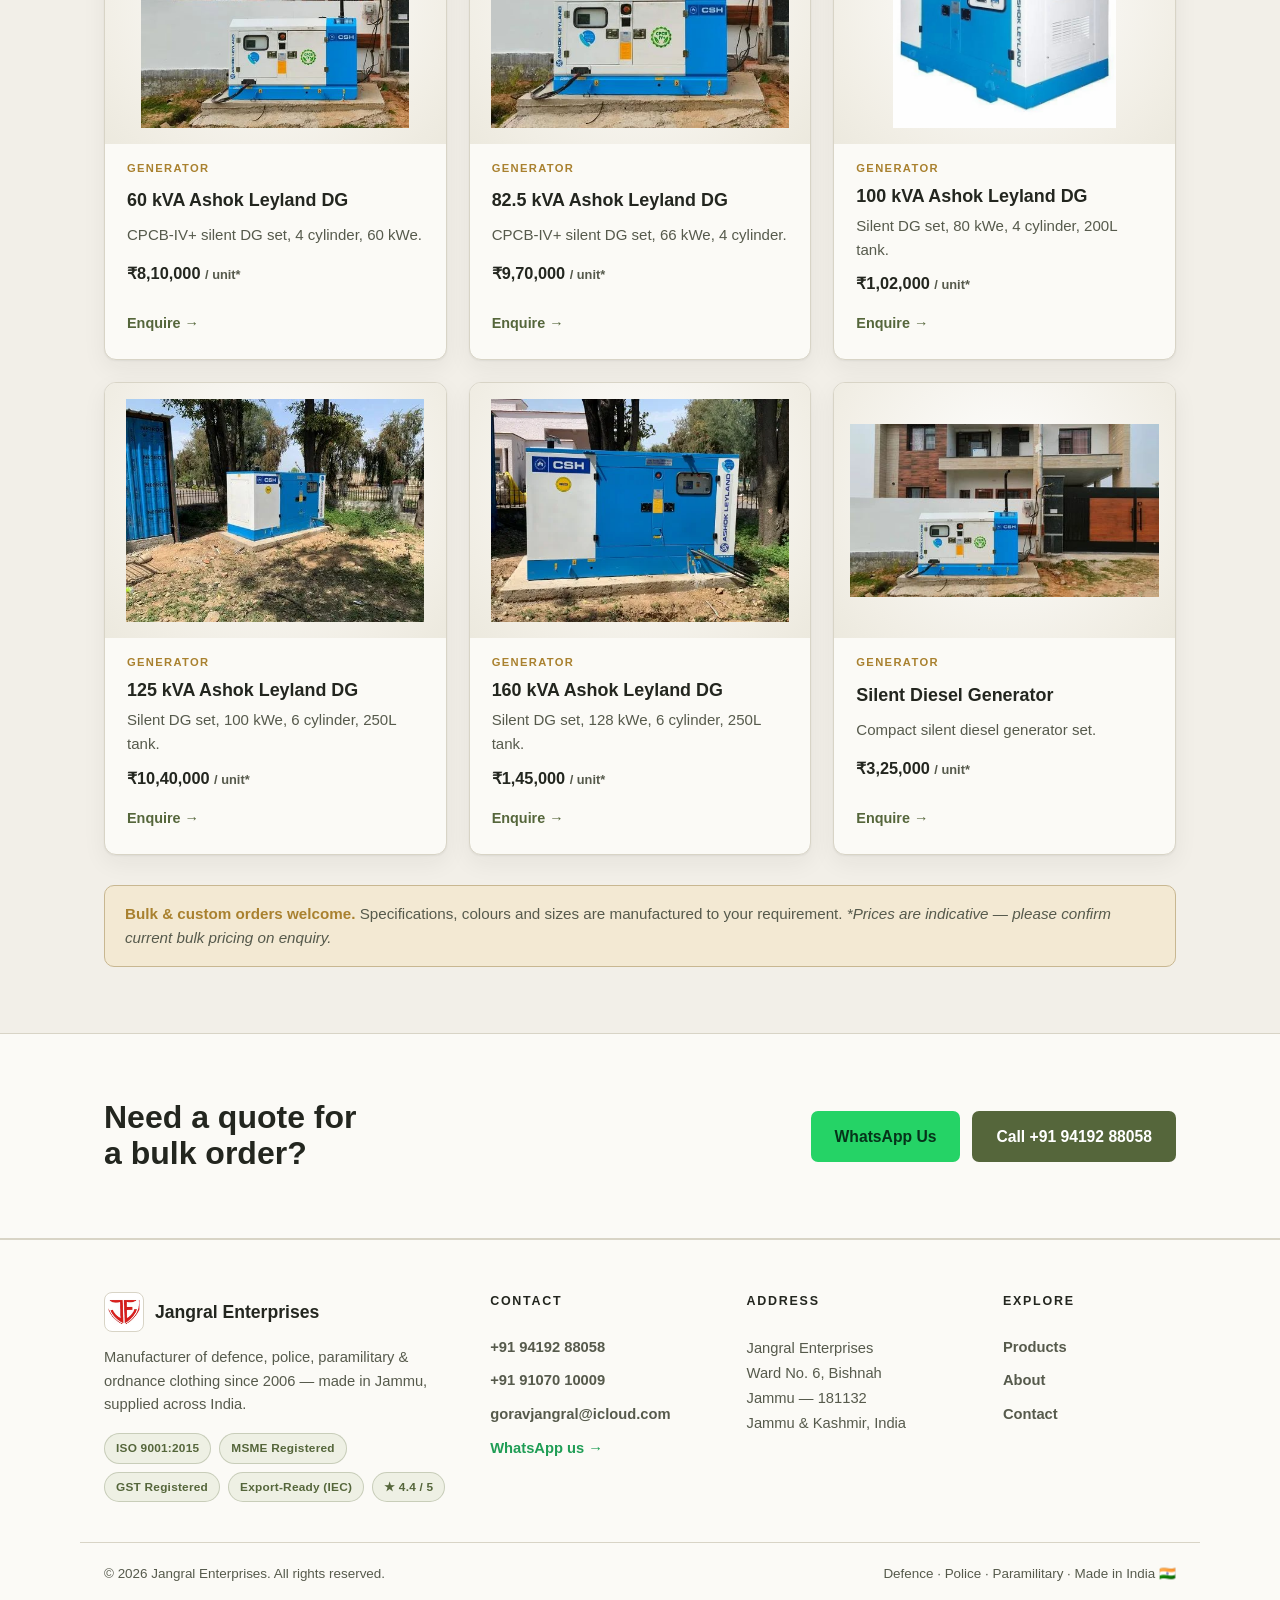
==== commit 3eac7004: "Revert founding year to 2006 (per SlideShare company profile) Co-Authored-By: Claude Opus 4.8 (1M co" ====
--- a/index.html
+++ b/index.html
@@ -4,7 +4,7 @@
 <meta charset="UTF-8" />
 <meta name="viewport" content="width=device-width, initial-scale=1.0" />
 <title>Jangral Enterprises — Defence, Police & Paramilitary Clothing Manufacturer</title>
-<meta name="description" content="Jangral Enterprises, Jammu — manufacturer of defence, police, paramilitary & ordnance clothing since 1990. Bulletproof gear, uniforms, tactical apparel, rainwear, kit bags, sleeping bags, tents, rations & generators." />
+<meta name="description" content="Jangral Enterprises, Jammu — manufacturer of defence, police, paramilitary & ordnance clothing since 2006. Bulletproof gear, uniforms, tactical apparel, rainwear, kit bags, sleeping bags, tents, rations & generators." />
 <link rel="stylesheet" href="style.css" />
 </head>
 <body>
@@ -32,7 +32,7 @@
   <!-- HERO -->
   <section class="hero" style="padding:0;">
     <div class="hero-inner">
-      <span class="eyebrow">Manufacturer · Est. 1990 · Jammu, India</span>
+      <span class="eyebrow">Manufacturer · Est. 2006 · Jammu, India</span>
       <h1>Defence, Police &amp; <em>Paramilitary</em> Clothing, Built to Serve.</h1>
       <p class="lede">Bulletproof gear, uniforms, tactical apparel, rainwear, field kit, tents, rations and more — manufactured to order and supplied across India for nearly two decades.</p>
       <div class="hero-cta">
@@ -395,7 +395,7 @@
   <div class="wrap footer-grid">
     <div class="f-brand">
       <div class="f-logo"><img src="images/logo-mark.png" alt="Jangral Enterprises logo" /><span>Jangral Enterprises</span></div>
-      <p>Manufacturer of defence, police, paramilitary &amp; ordnance clothing since 1990 — made in Jammu, supplied across India.</p>
+      <p>Manufacturer of defence, police, paramilitary &amp; ordnance clothing since 2006 — made in Jammu, supplied across India.</p>
       <div class="f-badges">
         <span class="f-badge">ISO 9001:2015</span>
         <span class="f-badge">MSME Registered</span>
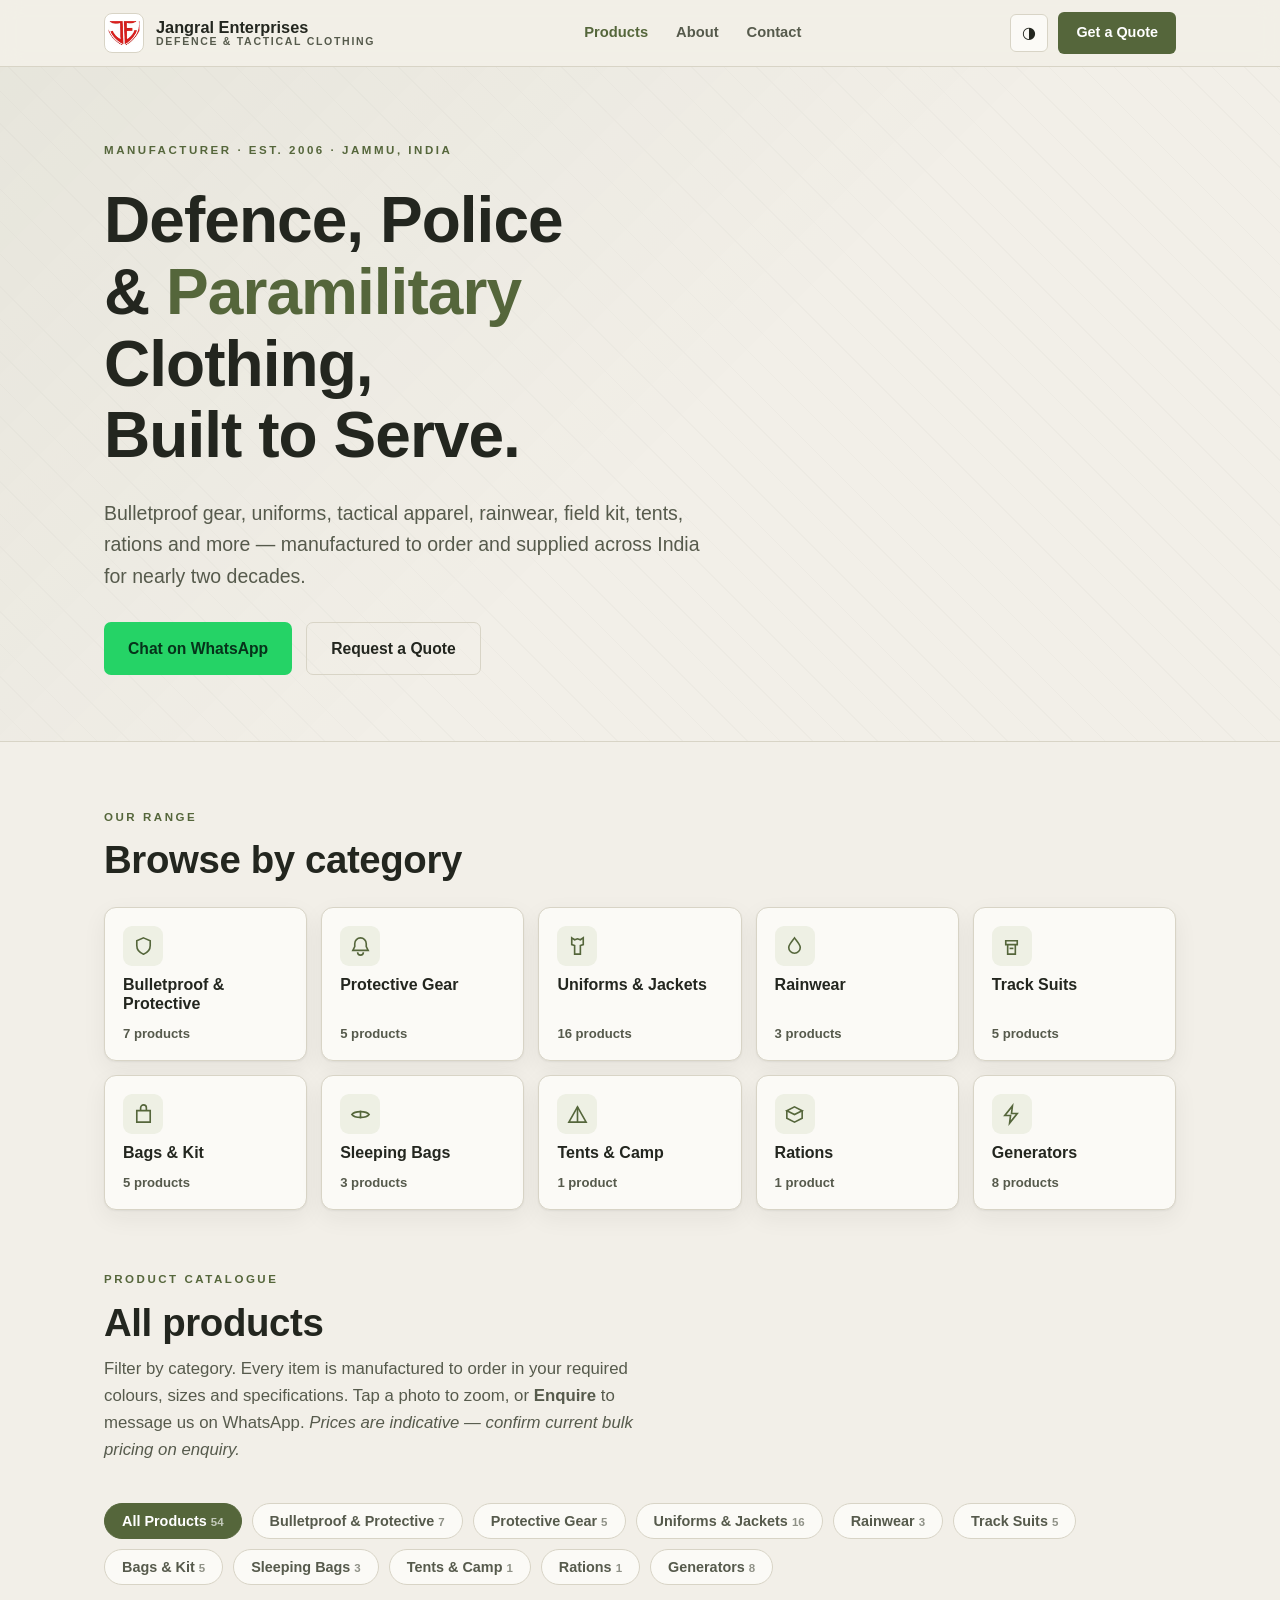
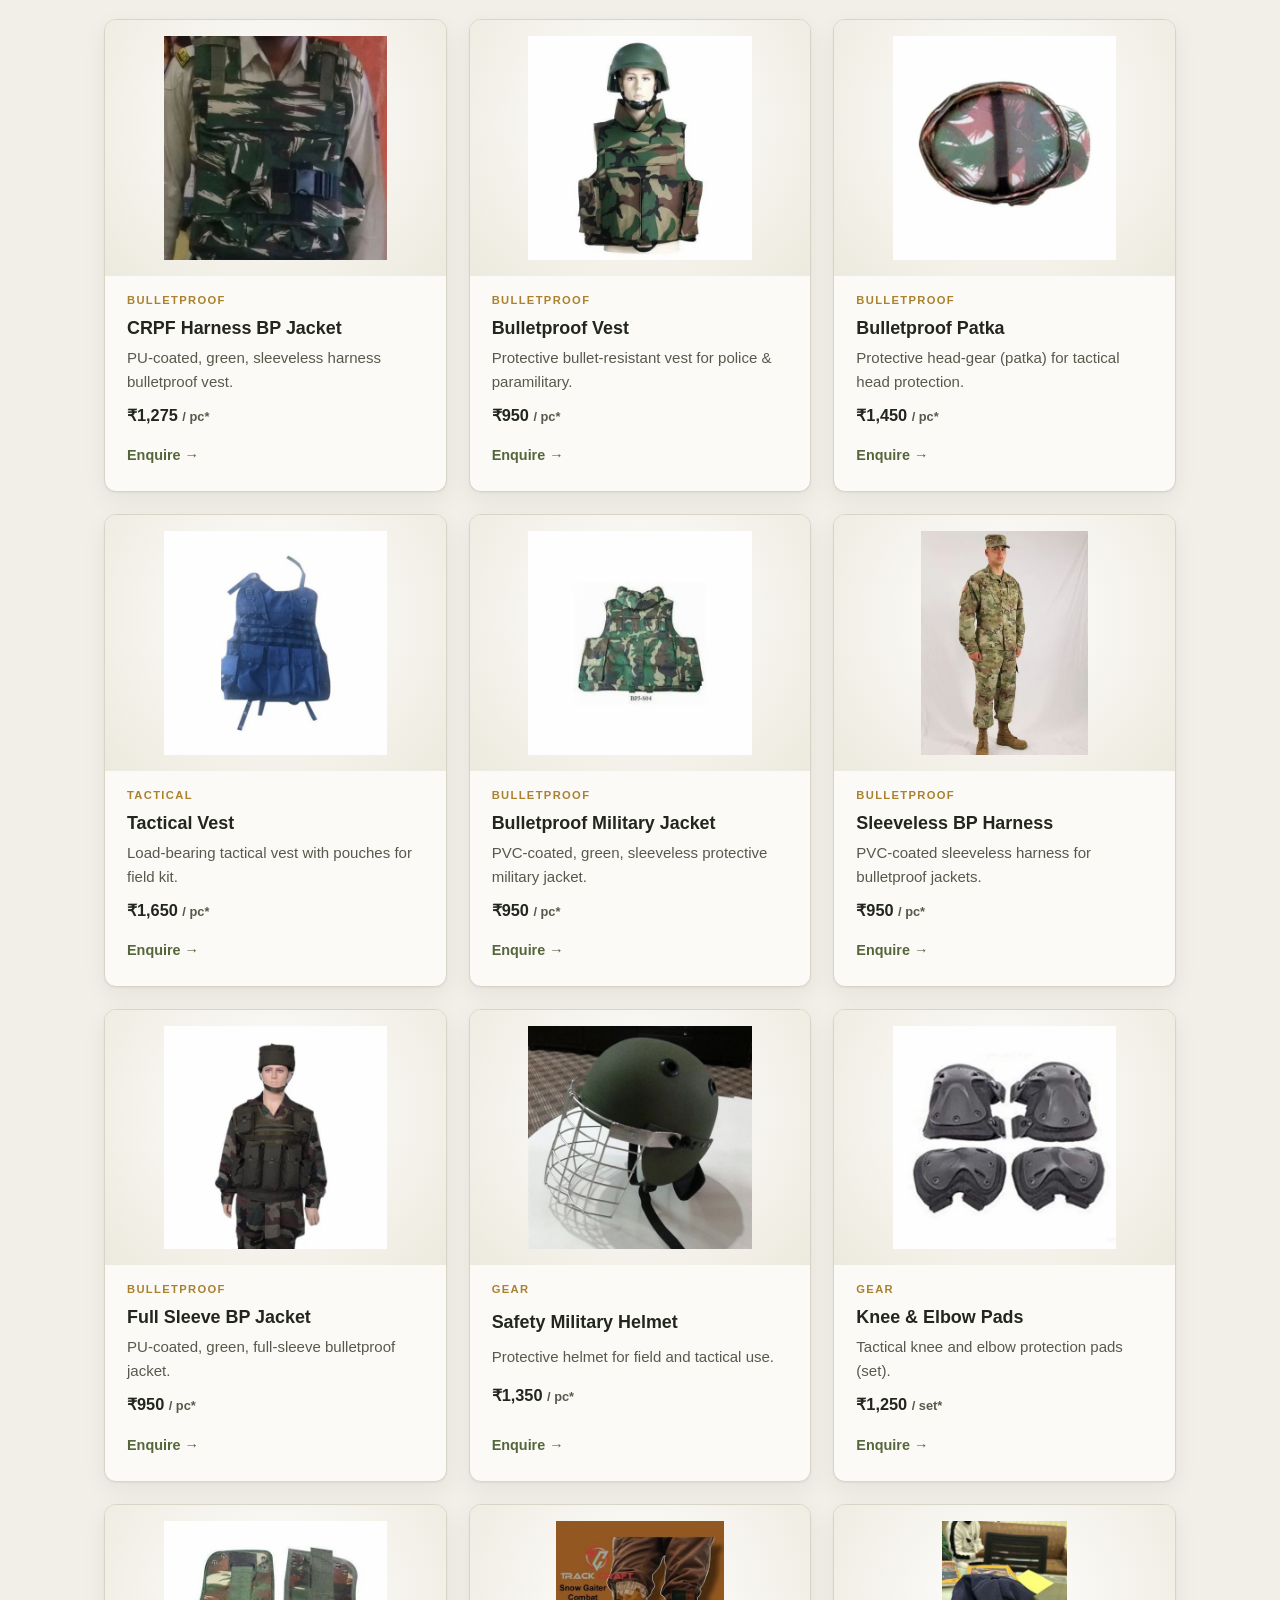
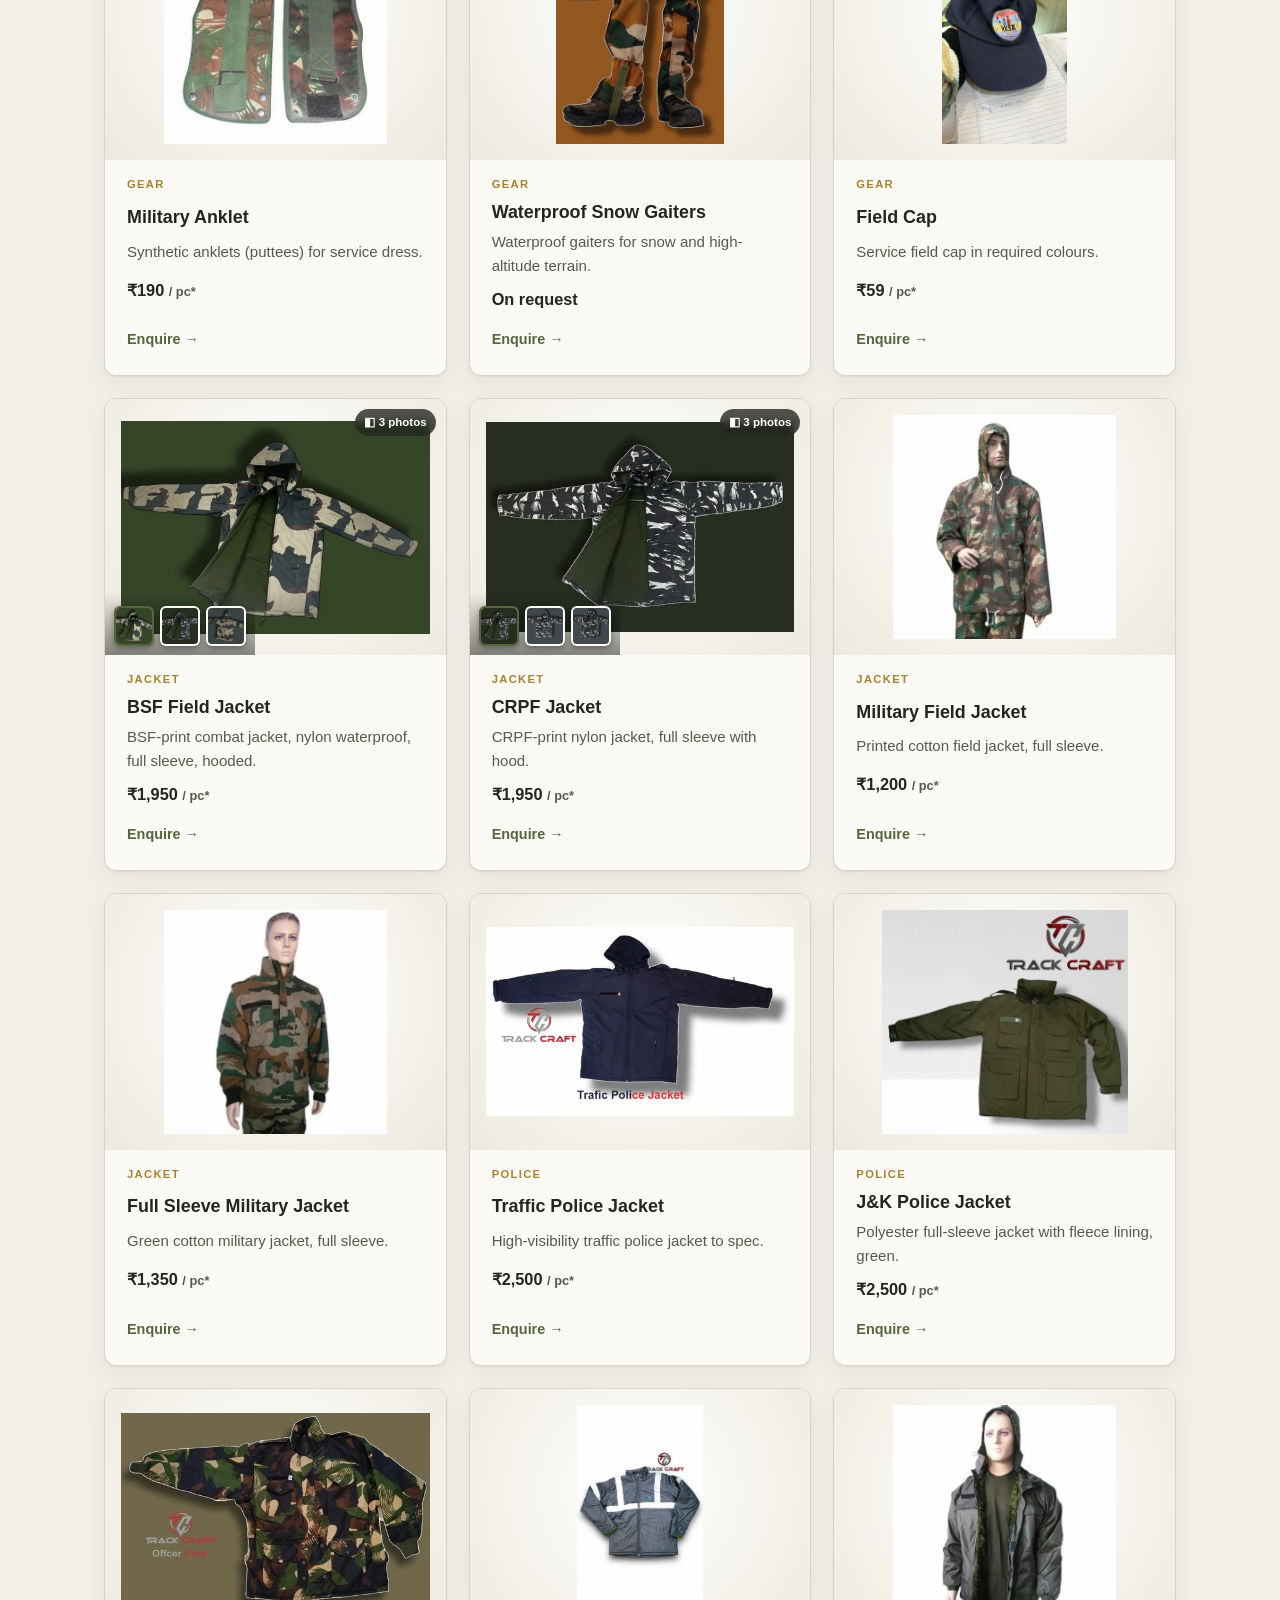
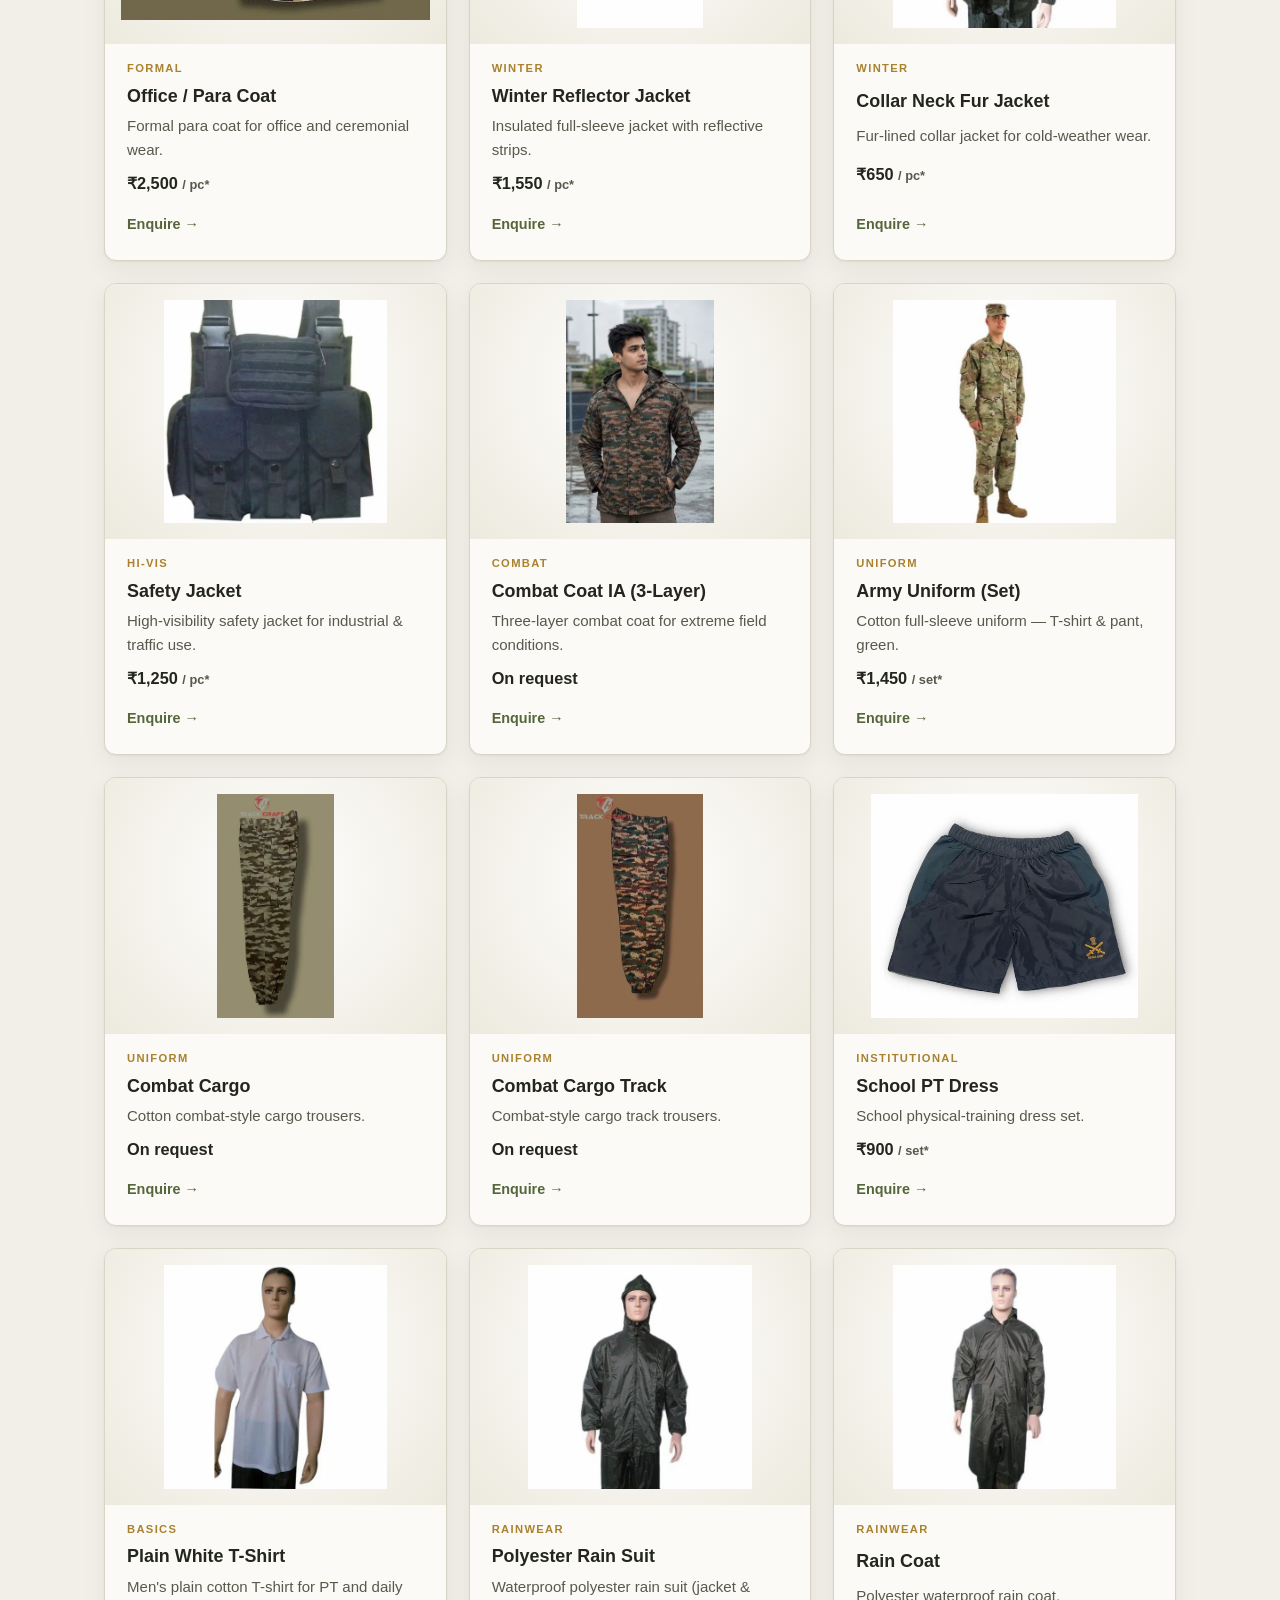
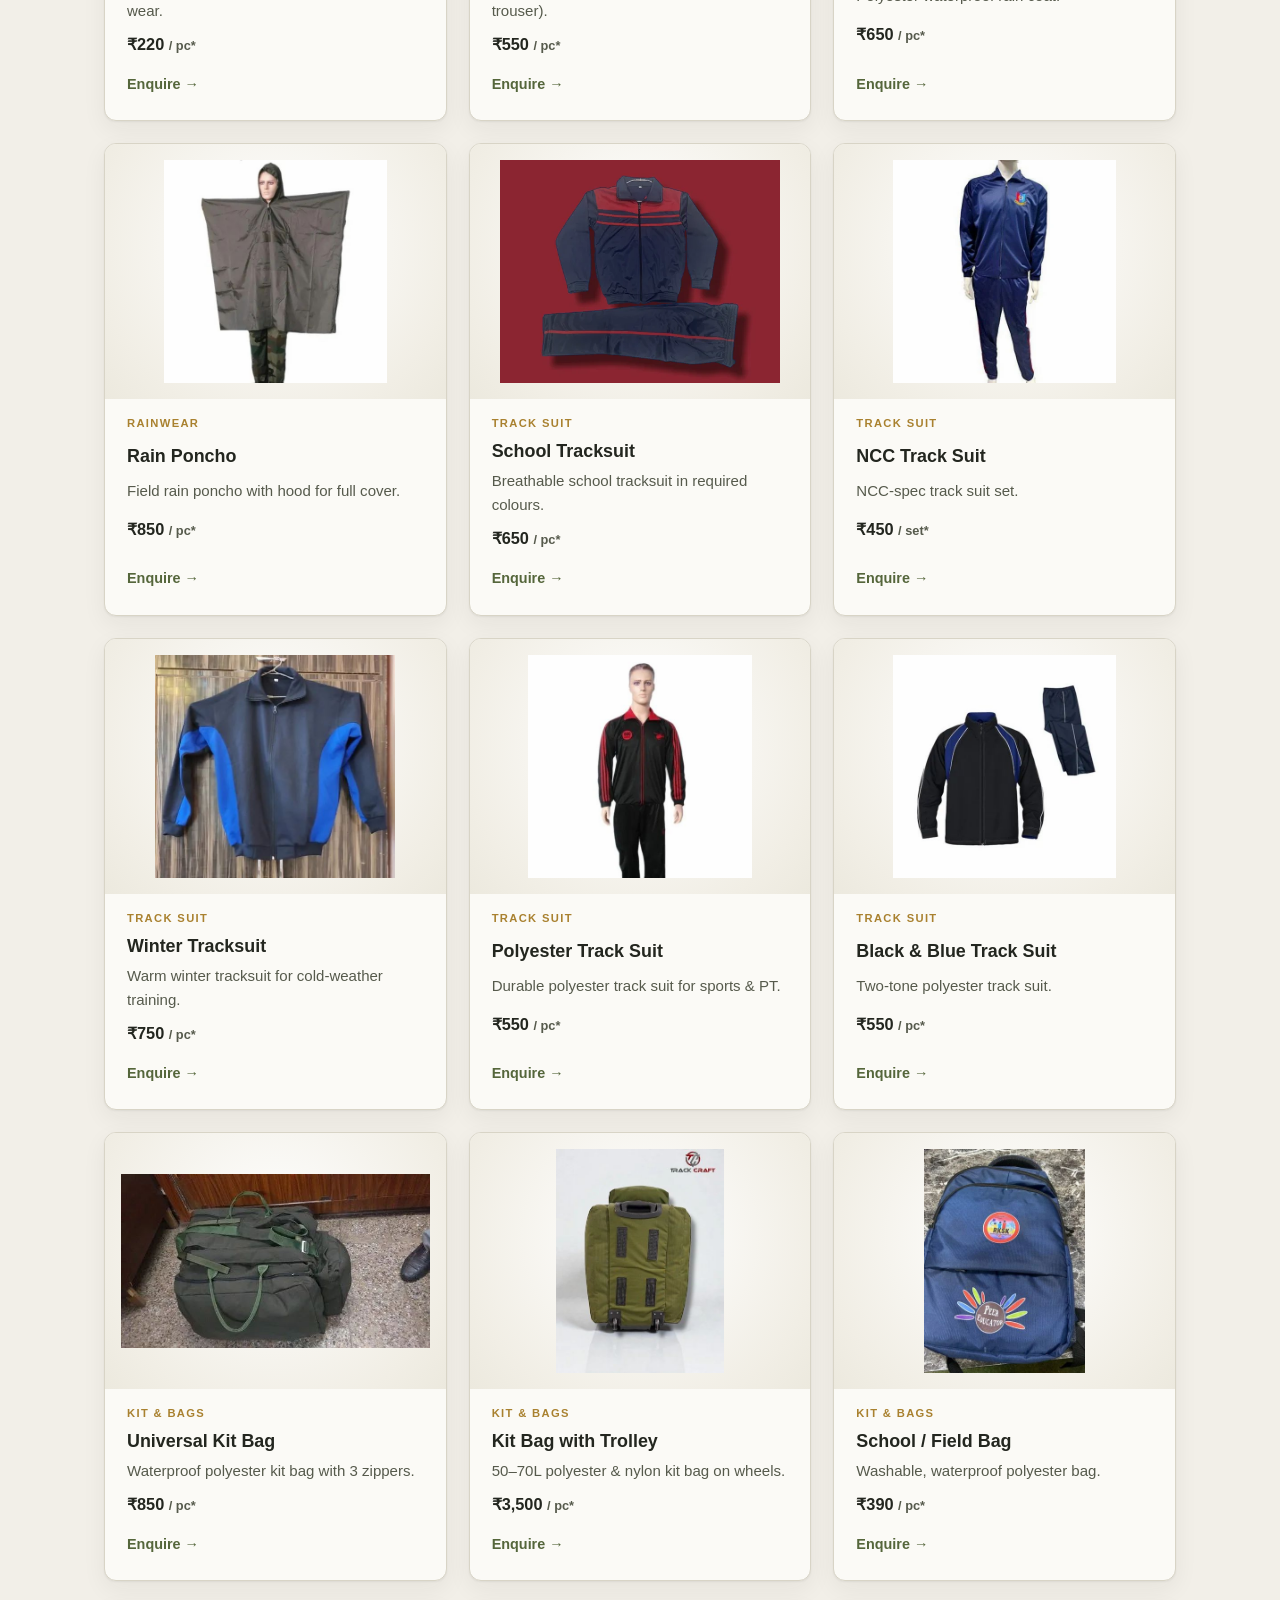
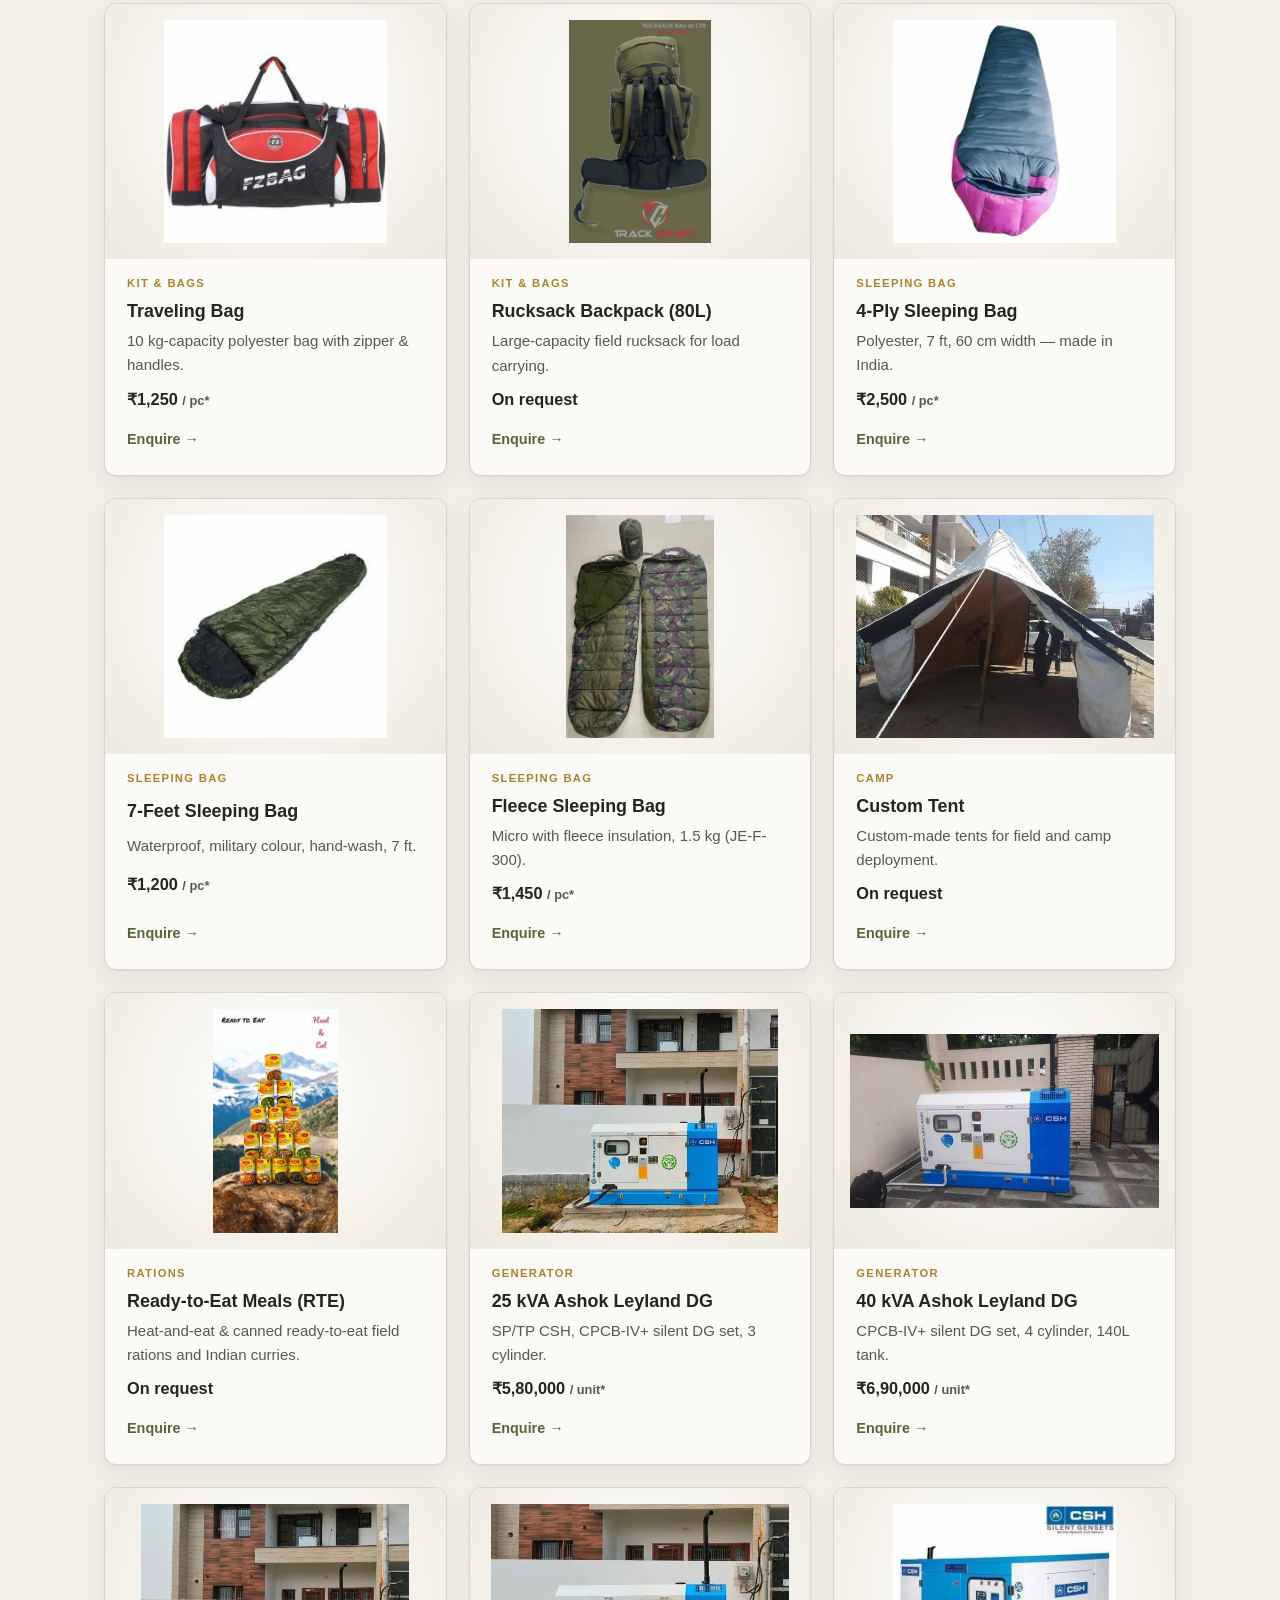
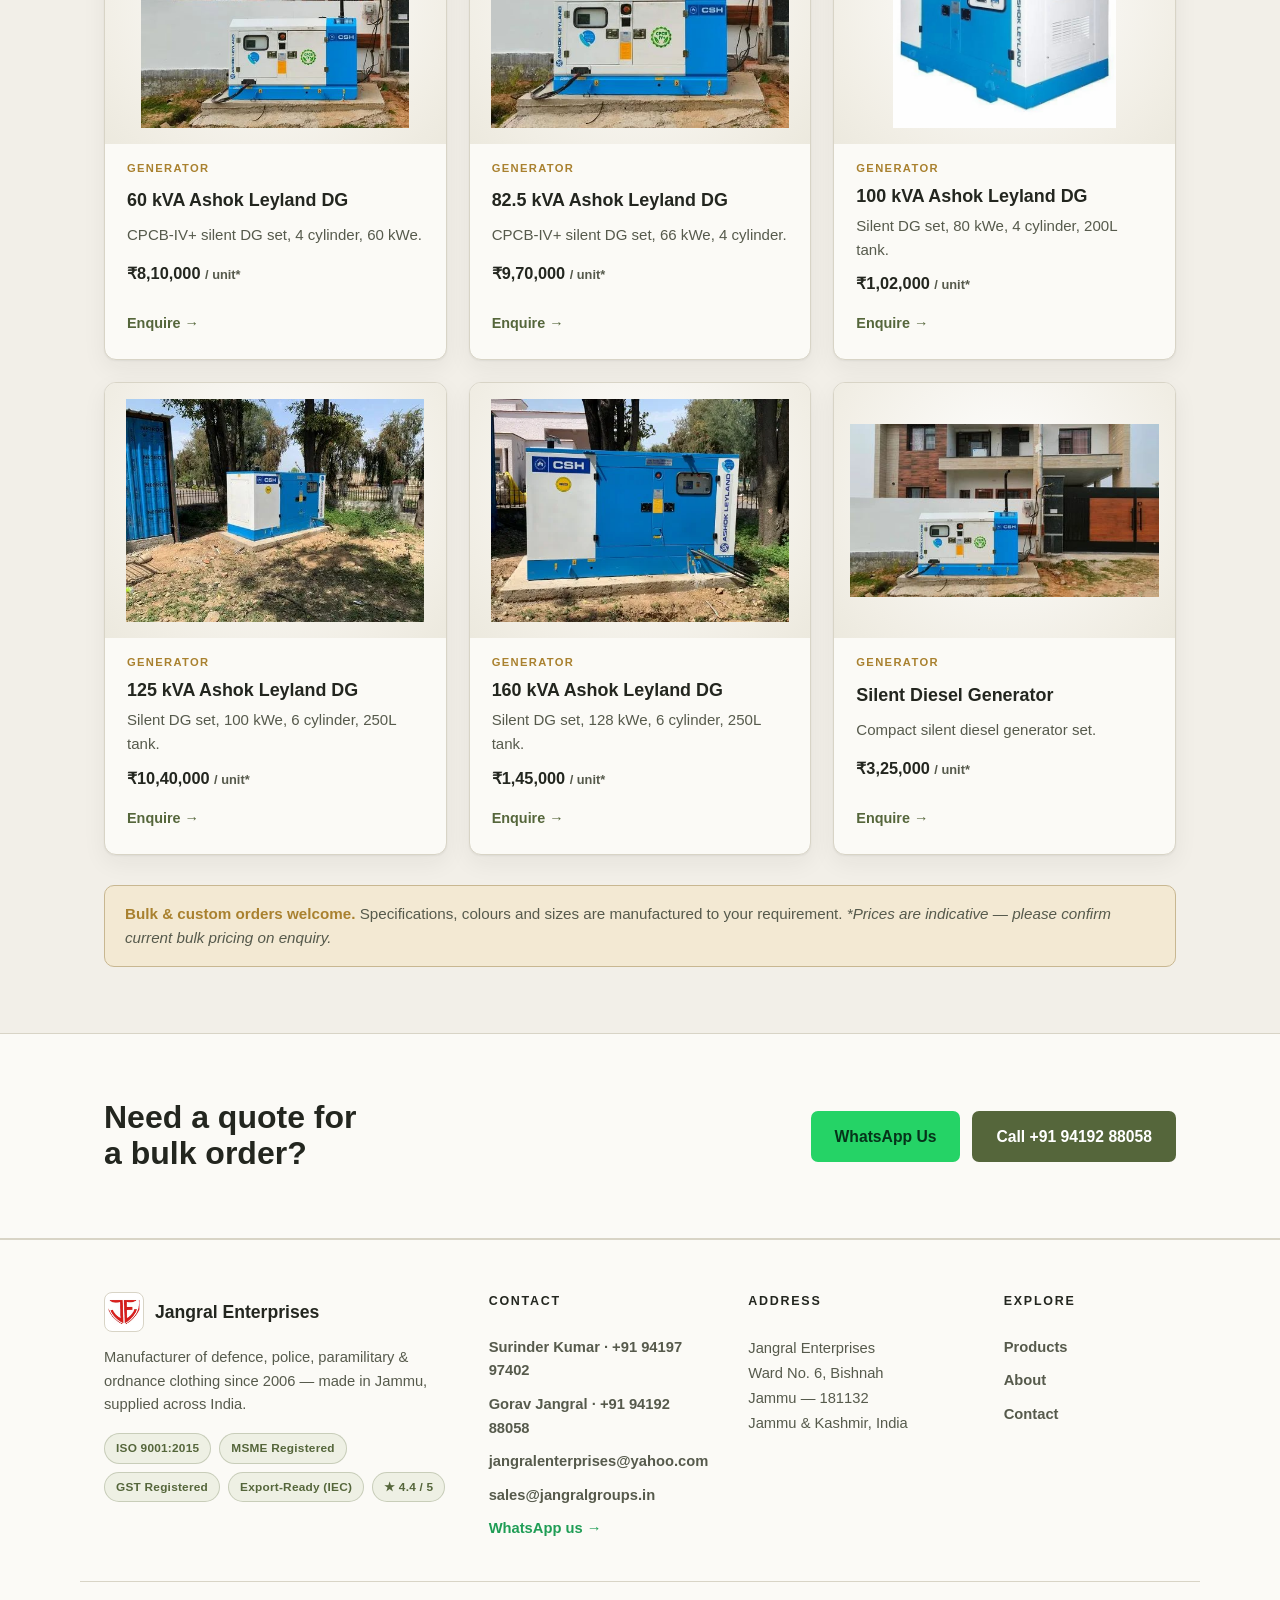
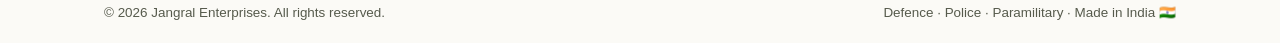
==== commit 38c8338b: "Contact: two-person card (Surinder Kumar - Owner, Gorav Jangral - Marketing Head), balanced right co" ====
--- a/index.html
+++ b/index.html
@@ -3,8 +3,13 @@
 <head>
 <meta charset="UTF-8" />
 <meta name="viewport" content="width=device-width, initial-scale=1.0" />
+<meta name="google-site-verification" content="-9Ytfx9HgzCUZZORp4bWLACLer3HFFp27TIfKmsyqSk" />
 <title>Jangral Enterprises — Defence, Police & Paramilitary Clothing Manufacturer</title>
 <meta name="description" content="Jangral Enterprises, Jammu — manufacturer of defence, police, paramilitary & ordnance clothing since 2006. Bulletproof gear, uniforms, tactical apparel, rainwear, kit bags, sleeping bags, tents, rations & generators." />
+<link rel="canonical" href="https://jangral-enterprises.netlify.app/" />
+<link rel="icon" href="favicon.ico" sizes="any" />
+<link rel="icon" type="image/png" href="favicon-32.png" sizes="32x32" />
+<link rel="apple-touch-icon" href="apple-touch-icon.png" />
 <link rel="stylesheet" href="style.css" />
 </head>
 <body>
@@ -406,9 +411,10 @@
     </div>
     <div class="f-col">
       <h4>Contact</h4>
-      <a href="tel:+919419288058">+91 94192 88058</a>
-      <a href="tel:+919107010009">+91 91070 10009</a>
-      <a href="mailto:goravjangral@icloud.com">goravjangral@icloud.com</a>
+      <a href="tel:+919419797402">Surinder Kumar · +91 94197 97402</a>
+      <a href="tel:+919419288058">Gorav Jangral · +91 94192 88058</a>
+      <a href="mailto:jangralenterprises@yahoo.com">jangralenterprises@yahoo.com</a>
+      <a href="mailto:sales@jangralgroups.in">sales@jangralgroups.in</a>
       <a class="f-wa" href="https://wa.me/919419288058?text=Hello%20Jangral%20Enterprises%2C%20I%27d%20like%20to%20enquire." target="_blank" rel="noopener">WhatsApp us →</a>
     </div>
     <div class="f-col">
--- a/style.css
+++ b/style.css
@@ -126,46 +126,6 @@
 .hero-tags { display: flex; flex-wrap: wrap; gap: 10px; margin-top: 2px; }
 .tag { font-size: .78rem; font-weight: 600; letter-spacing: .04em; background: var(--surface); border: 1px solid var(--line); color: var(--ink-soft); padding: 6px 12px; border-radius: 100px; }
 
-/* ---------- FEATURED CAROUSEL ---------- */
-.carousel { position: relative; max-width: var(--maxw); margin: 0 auto; }
-.carousel-frame {
-  position: relative; border-radius: 16px; overflow: hidden; border: 1px solid var(--line);
-  background: var(--surface-2); box-shadow: var(--shadow); aspect-ratio: 16 / 8;
-}
-@media (max-width: 640px) { .carousel-frame { aspect-ratio: 4 / 5; } }
-.slide {
-  position: absolute; inset: 0; opacity: 0; visibility: hidden;
-  transition: opacity .6s ease; display: grid; grid-template-columns: 1.1fr 1fr;
-}
-@media (max-width: 640px) { .slide { grid-template-columns: 1fr; grid-template-rows: 1fr auto; } }
-.slide.active { opacity: 1; visibility: visible; }
-.slide .s-photo { background: #fff; overflow: hidden; }
-.slide .s-photo img { width: 100%; height: 100%; object-fit: cover; }
-.slide .s-text {
-  padding: clamp(20px, 4vw, 44px); display: flex; flex-direction: column; justify-content: center; gap: 12px;
-  background: var(--surface);
-}
-.slide .s-cat { font-size: .72rem; letter-spacing: .18em; text-transform: uppercase; font-weight: 700; color: var(--brass); }
-.slide .s-text h3 { font-size: clamp(1.4rem, 3.2vw, 2.2rem); font-weight: 800; letter-spacing: -.01em; }
-.slide .s-text p { color: var(--ink-soft); font-size: 1rem; }
-.slide .s-text .btn { align-self: flex-start; margin-top: 6px; }
-.car-btn {
-  position: absolute; top: 50%; transform: translateY(-50%); z-index: 5;
-  width: 46px; height: 46px; border-radius: 50%; border: 1px solid var(--line);
-  background: color-mix(in srgb, var(--surface) 90%, transparent); color: var(--ink);
-  display: grid; place-items: center; cursor: pointer; font-size: 1.3rem; line-height: 1;
-  backdrop-filter: blur(6px); transition: background .15s ease, transform .15s ease;
-}
-.car-btn:hover { background: var(--accent); color: #fff; }
-.car-btn.prev { left: 14px; } .car-btn.next { right: 14px; }
-.car-btn:hover { transform: translateY(-50%) scale(1.06); }
-.car-dots { display: flex; gap: 9px; justify-content: center; margin-top: 18px; }
-.car-dots button {
-  width: 9px; height: 9px; border-radius: 50%; border: none; padding: 0; cursor: pointer;
-  background: var(--line); transition: background .2s ease, transform .2s ease;
-}
-.car-dots button.active { background: var(--accent); transform: scale(1.35); }
-
 /* ---------- CATEGORY SHORTCUT TILES ---------- */
 .cat-tiles { display: grid; grid-template-columns: repeat(5, 1fr); gap: 14px; }
 @media (max-width: 900px) { .cat-tiles { grid-template-columns: repeat(3, 1fr); } }
@@ -350,6 +310,7 @@
 .person .who { font-weight: 800; font-size: 1.2rem; }
 .person .role { color: var(--ink-soft); font-size: .9rem; }
 .contact-lines { display: grid; gap: 2px; margin-bottom: 24px; }
+.person-divider { height: 1px; background: var(--line); margin: 2px 0 22px; }
 .cline { display: flex; align-items: center; gap: 14px; padding: 14px 0; border-top: 1px solid var(--line); text-decoration: none; }
 .cline:last-child { border-bottom: 1px solid var(--line); }
 .cline .ci { width: 40px; height: 40px; border-radius: 9px; flex: none; display: grid; place-items: center; background: var(--accent-soft); color: var(--accent); }
@@ -366,6 +327,19 @@
 .addr .k { font-size: .74rem; text-transform: uppercase; letter-spacing: .14em; color: var(--accent); font-weight: 700; }
 .addr .v { color: var(--ink); font-weight: 600; }
 .hours { color: var(--ink-soft); font-size: .95rem; }
+.next-steps { background: var(--surface); border: 1px solid var(--line); border-radius: 12px; padding: 22px 24px; }
+.next-steps .k { font-size: .74rem; text-transform: uppercase; letter-spacing: .14em; color: var(--accent); font-weight: 700; display: block; margin-bottom: 14px; }
+.next-steps ol { margin: 0; padding: 0; list-style: none; counter-reset: step; display: grid; gap: 14px; }
+.next-steps li { position: relative; padding-left: 40px; color: var(--ink-soft); font-size: .95rem; line-height: 1.5; counter-increment: step; }
+.next-steps li strong { color: var(--ink); }
+.next-steps li::before {
+  content: counter(step); position: absolute; left: 0; top: 0;
+  width: 26px; height: 26px; border-radius: 50%; background: var(--accent-soft); color: var(--accent);
+  display: grid; place-items: center; font-weight: 800; font-size: .85rem;
+}
+.trust-row .k { font-size: .74rem; text-transform: uppercase; letter-spacing: .14em; color: var(--accent); font-weight: 700; display: block; margin-bottom: 12px; }
+.trust-chips { display: flex; flex-wrap: wrap; gap: 8px; }
+.tchip { font-size: .78rem; font-weight: 700; padding: 6px 12px; border-radius: 100px; background: var(--accent-soft); color: var(--accent); border: 1px solid color-mix(in srgb, var(--accent) 22%, transparent); }
 
 /* ---------- CTA BAND ---------- */
 .cta-band { background: var(--surface); border-top: 1px solid var(--line); border-bottom: 1px solid var(--line); }
